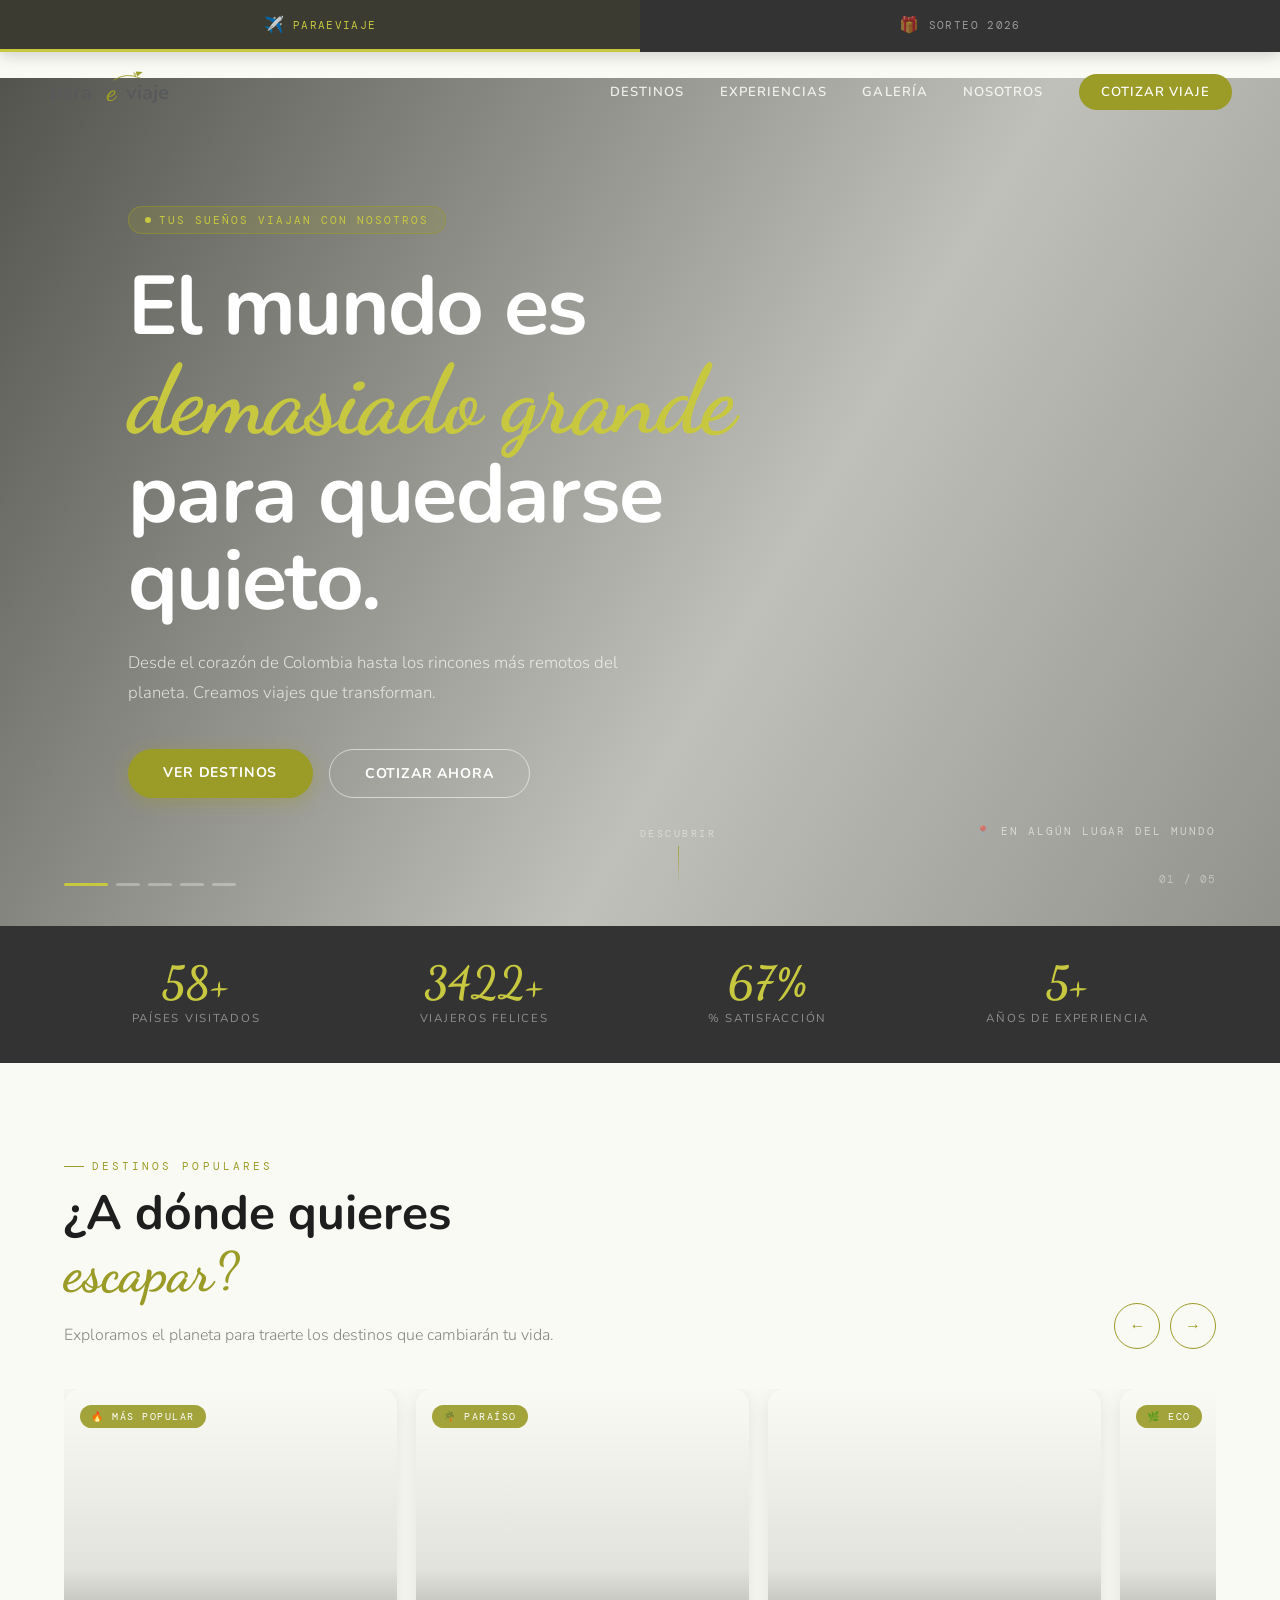
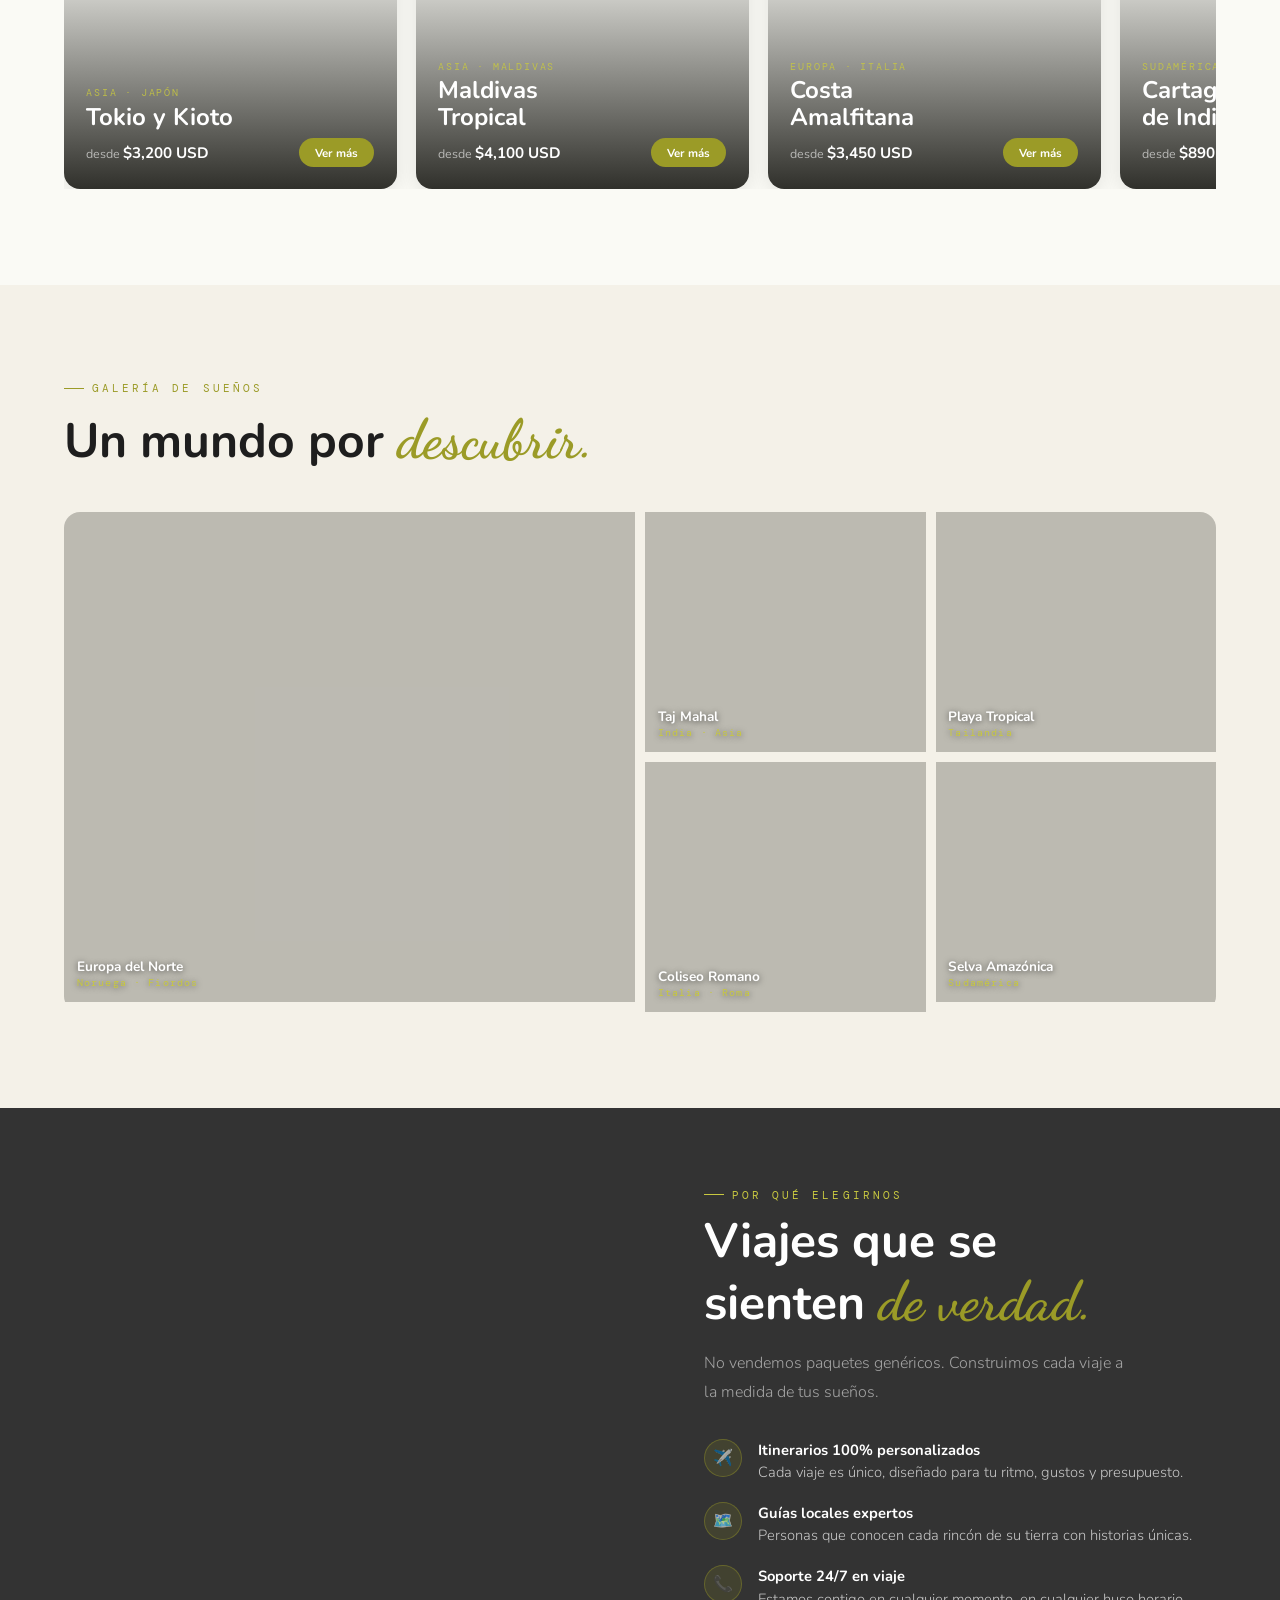
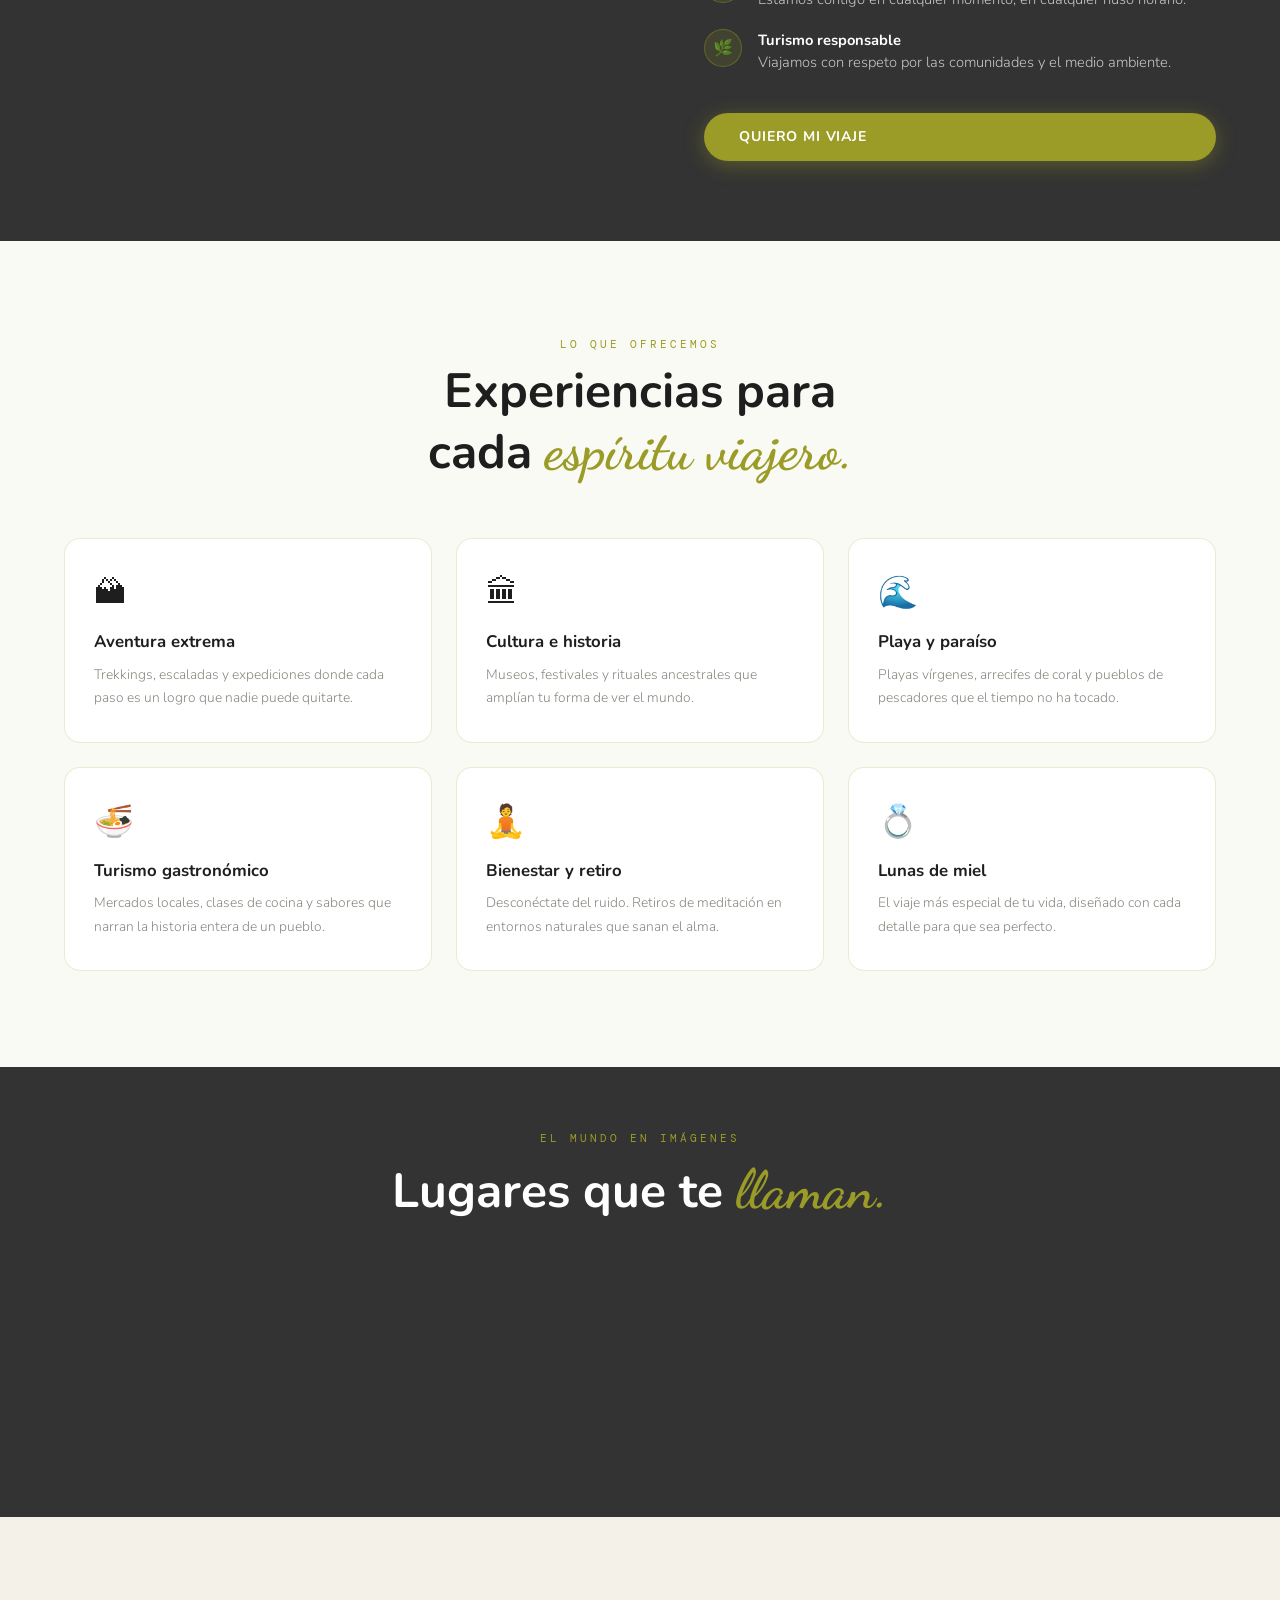
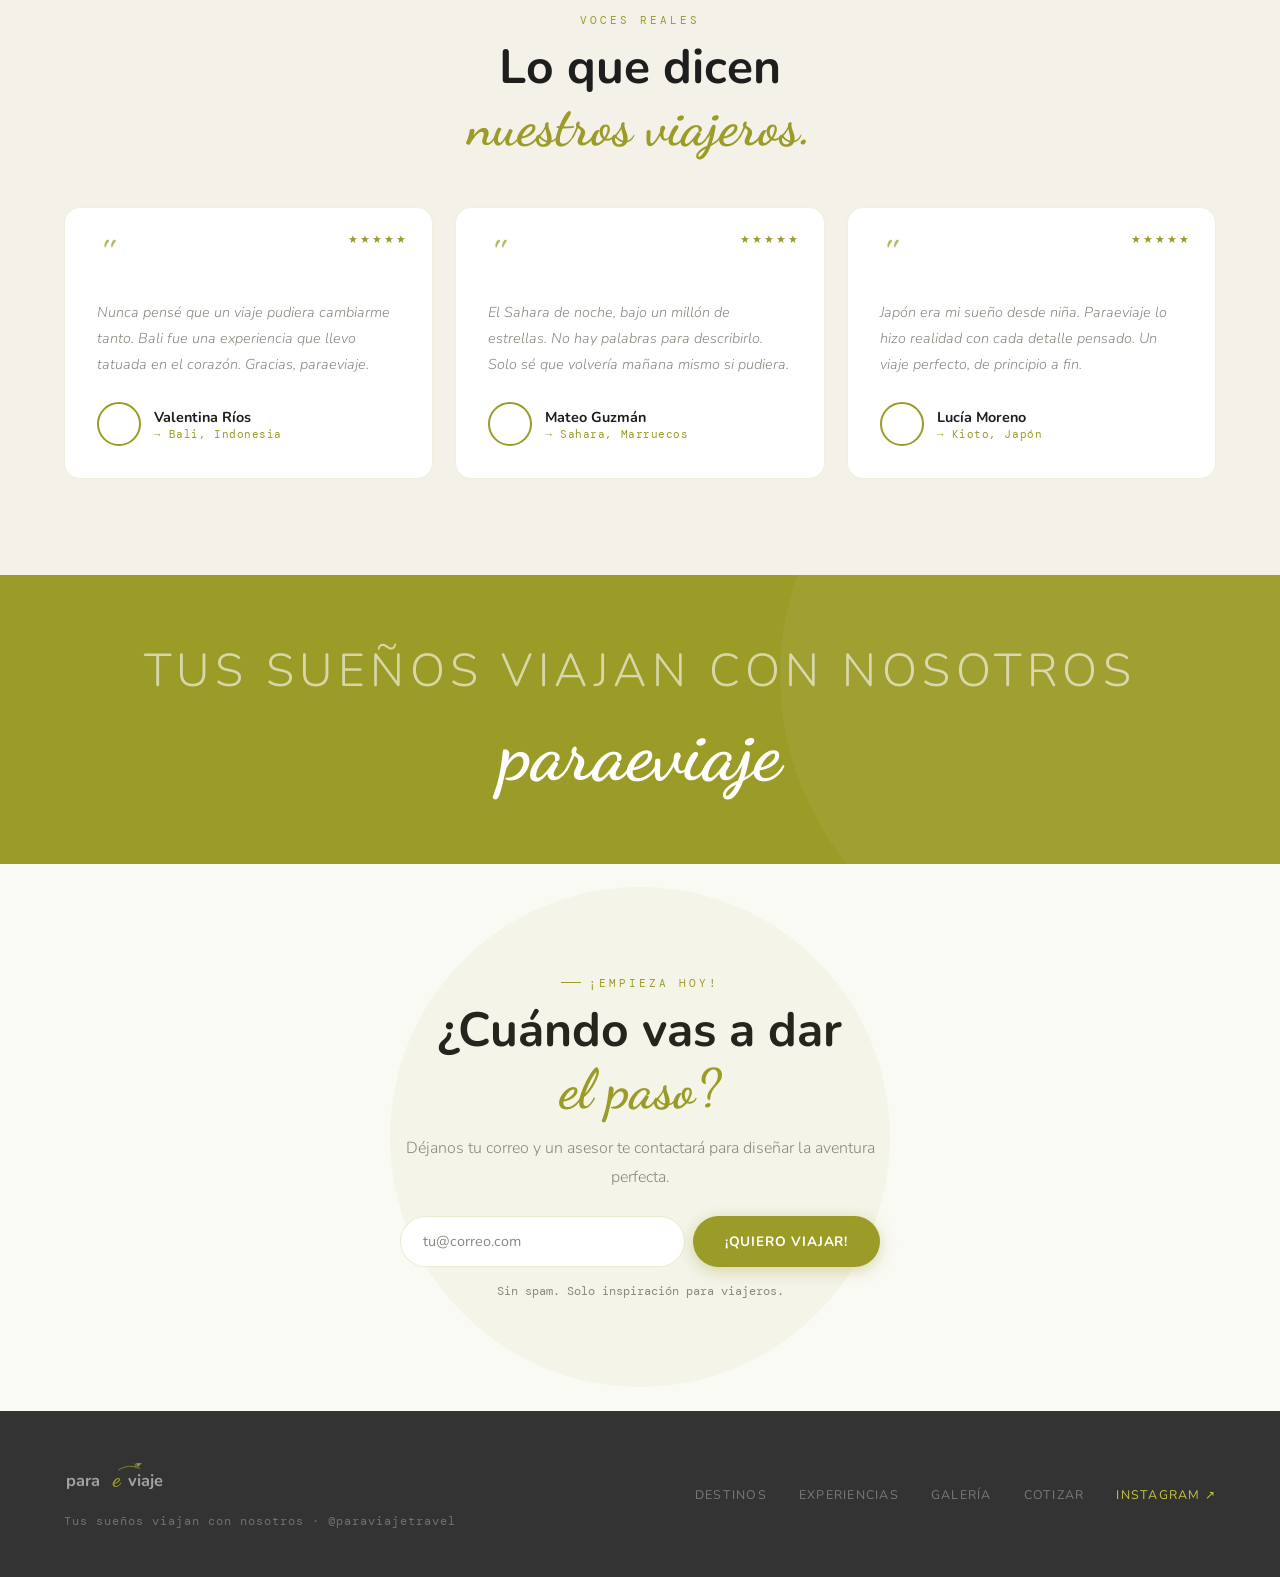
==== paraelviaje.html @ b7adeb0d "initial" ====
<!DOCTYPE html>
<html lang="es">
<head>
<meta charset="UTF-8">
<meta name="viewport" content="width=device-width, initial-scale=1.0">
<meta name="description" content="paraeviaje — Tus sueños viajan con nosotros. Agencia de viajes Colombia.">
<title>paraeviaje — Tus sueños viajan con nosotros</title>
<link rel="preconnect" href="https://fonts.googleapis.com">
<link rel="preconnect" href="https://fonts.gstatic.com" crossorigin>
<link href="https://fonts.googleapis.com/css2?family=Dancing+Script:wght@700&family=Nunito:ital,wght@0,300;0,400;0,600;0,700;1,300&family=DM+Mono:wght@400&display=swap" rel="stylesheet">
<style>
/* ============================================================
   TOKENS DE MARCA
============================================================ */
*, *::before, *::after { box-sizing: border-box; margin: 0; padding: 0; }
:root {
  --oliva:       #9B9B27;
  --oliva-dark:  #7A7A1E;
  --oliva-light: #C8C840;
  --gris:        #58595B;
  --gris-dark:   #333333;
  --cream:       #FAFAF5;
  --sand:        #F4F1E8;
  --white:       #FFFFFF;
  --ink:         #1E1E1E;
  --muted:       #888880;
  --border:      rgba(155,155,39,0.2);
  --error:       #c0392b;
  --success:     #27ae60;
}
html { scroll-behavior: smooth; }
body { font-family: 'Nunito', sans-serif; background: var(--cream); color: var(--ink); overflow-x: hidden; }

/* ============================================================
   BARRA DE TABS
============================================================ */
.tabs-bar {
  position: fixed;
  top: 0; left: 0; right: 0;
  z-index: 200;
  display: flex;
  align-items: stretch;
  background: var(--gris-dark);
  height: 52px;
  box-shadow: 0 2px 16px rgba(0,0,0,0.2);
}
.tab-btn {
  flex: 1;
  display: flex;
  align-items: center;
  justify-content: center;
  gap: 0.5rem;
  font-family: 'DM Mono', monospace;
  font-size: 0.7rem;
  letter-spacing: 0.12em;
  text-transform: uppercase;
  color: rgba(255,255,255,0.5);
  background: none;
  border: none;
  cursor: pointer;
  border-bottom: 3px solid transparent;
  transition: color 0.2s, border-color 0.2s, background 0.2s;
  padding: 0 0.5rem;
}
.tab-btn:hover { color: var(--oliva-light); background: rgba(255,255,255,0.04); }
.tab-btn.active { color: var(--oliva-light); border-bottom-color: var(--oliva-light); background: rgba(155,155,39,0.08); }
.tab-btn .tab-icon { font-size: 1rem; }

/* ============================================================
   PÁGINAS (tabs)
============================================================ */
.page { display: none; }
.page.active { display: block; }

/* ============================================================
   NAV (dentro de la landing)
============================================================ */
nav {
  position: sticky;
  top: 52px;
  left: 0; right: 0;
  z-index: 100;
  display: flex;
  align-items: center;
  justify-content: space-between;
  padding: 1rem 3rem;
  transition: background 0.4s, box-shadow 0.4s;
  background: transparent;
}
nav.scrolled { background: rgba(255,255,255,0.97); box-shadow: 0 1px 24px rgba(0,0,0,0.08); }
.nav-links { display: flex; gap: 2.2rem; list-style: none; align-items: center; }
.nav-links a { color: rgba(255,255,255,0.85); text-decoration: none; font-size: 0.82rem; letter-spacing: 0.08em; text-transform: uppercase; font-weight: 600; transition: color 0.2s; }
nav.scrolled .nav-links a { color: var(--gris); }
.nav-links a:hover { color: var(--oliva); }
.nav-cta { background: var(--oliva) !important; color: var(--white) !important; padding: 0.55rem 1.4rem; border-radius: 30px; }
.nav-cta:hover { background: var(--oliva-dark) !important; }
.hamburger { display: none; flex-direction: column; gap: 5px; cursor: pointer; background: none; border: none; padding: 4px; }
.hamburger span { display: block; width: 24px; height: 2px; background: var(--white); transition: all 0.3s; }
nav.scrolled .hamburger span { background: var(--gris-dark); }

/* ============================================================
   HERO
============================================================ */
.hero { height: calc(100vh - 52px); min-height: 600px; position: relative; display: flex; align-items: center; overflow: hidden; }
.hero-slides { position: absolute; inset: 0; }
.hero-slide { position: absolute; inset: 0; background-size: cover; background-position: center; opacity: 0; transition: opacity 1.4s ease; }
.hero-slide.active { opacity: 1; }
.hero-slide::after { content: ''; position: absolute; inset: 0; background: linear-gradient(120deg, rgba(20,20,15,0.72) 0%, rgba(20,20,15,0.25) 60%, rgba(20,20,15,0.45) 100%); }
.hero-content { position: relative; z-index: 2; padding: 0 4rem; max-width: 780px; }
.hero-badge { display: inline-flex; align-items: center; gap: 0.5rem; background: rgba(155,155,39,0.2); border: 1px solid rgba(155,155,39,0.5); padding: 0.4rem 1rem; border-radius: 30px; margin-bottom: 1.8rem; opacity: 0; animation: fadeUp 0.8s ease 0.3s forwards; }
.hero-badge span { font-family: 'DM Mono', monospace; font-size: 0.7rem; letter-spacing: 0.18em; text-transform: uppercase; color: var(--oliva-light); }
.hero-badge-dot { width: 6px; height: 6px; border-radius: 50%; background: var(--oliva-light); animation: pulse 2s infinite; }
@keyframes pulse { 0%,100%{opacity:1;transform:scale(1)} 50%{opacity:0.5;transform:scale(1.4)} }
.hero-title { font-family: 'Nunito', sans-serif; font-size: clamp(2.8rem, 6.5vw, 5.5rem); font-weight: 700; color: var(--white); line-height: 1.05; letter-spacing: -0.02em; margin-bottom: 1.4rem; opacity: 0; animation: fadeUp 0.8s ease 0.5s forwards; }
.hero-title .cursiva { font-family: 'Dancing Script', cursive; color: var(--oliva-light); font-size: 1.15em; }
.hero-sub { font-size: 1.05rem; color: rgba(255,255,255,0.72); line-height: 1.8; max-width: 500px; margin-bottom: 2.5rem; font-weight: 300; opacity: 0; animation: fadeUp 0.8s ease 0.7s forwards; }
.hero-actions { display: flex; gap: 1rem; flex-wrap: wrap; opacity: 0; animation: fadeUp 0.8s ease 0.9s forwards; }
.btn-primary { background: var(--oliva); color: var(--white); padding: 0.9rem 2.2rem; font-size: 0.88rem; font-weight: 700; letter-spacing: 0.06em; text-transform: uppercase; text-decoration: none; border: none; cursor: pointer; border-radius: 30px; transition: transform 0.2s, background 0.2s, box-shadow 0.2s; display: inline-block; box-shadow: 0 4px 20px rgba(155,155,39,0.4); }
.btn-primary:hover { background: var(--oliva-dark); transform: translateY(-2px); box-shadow: 0 8px 28px rgba(155,155,39,0.5); }
.btn-outline { background: transparent; color: var(--white); padding: 0.9rem 2.2rem; font-size: 0.88rem; font-weight: 700; letter-spacing: 0.06em; text-transform: uppercase; text-decoration: none; border: 1.5px solid rgba(255,255,255,0.55); cursor: pointer; border-radius: 30px; transition: border-color 0.2s, background 0.2s; display: inline-block; }
.btn-outline:hover { border-color: var(--oliva-light); background: rgba(155,155,39,0.12); }
.hero-scroll-hint { position: absolute; bottom: 2.5rem; left: 50%; transform: translateX(-50%); z-index: 3; display: flex; flex-direction: column; align-items: center; gap: 0.4rem; opacity: 0; animation: fadeUp 0.8s ease 1.2s forwards; }
.hero-scroll-hint span { font-family: 'DM Mono', monospace; font-size: 0.62rem; letter-spacing: 0.25em; text-transform: uppercase; color: rgba(255,255,255,0.45); }
.scroll-line { width: 1px; height: 40px; background: linear-gradient(to bottom, rgba(155,155,39,0.8), transparent); animation: scrollLine 2s infinite; }
@keyframes scrollLine { 0%{transform:scaleY(0);transform-origin:top} 50%{transform:scaleY(1);transform-origin:top} 51%{transform:scaleY(1);transform-origin:bottom} 100%{transform:scaleY(0);transform-origin:bottom} }
.hero-dots { position: absolute; bottom: 2.5rem; left: 4rem; z-index: 3; display: flex; gap: 0.5rem; }
.dot { width: 24px; height: 3px; background: rgba(255,255,255,0.3); cursor: pointer; border-radius: 2px; transition: background 0.3s, width 0.3s; }
.dot.active { background: var(--oliva-light); width: 44px; }
.hero-counter { position: absolute; bottom: 2.5rem; right: 4rem; z-index: 3; font-family: 'DM Mono', monospace; font-size: 0.7rem; color: rgba(255,255,255,0.4); letter-spacing: 0.1em; }
.slide-location { position: absolute; bottom: 5.5rem; right: 4rem; z-index: 3; font-family: 'DM Mono', monospace; font-size: 0.68rem; letter-spacing: 0.18em; text-transform: uppercase; color: rgba(255,255,255,0.55); }

/* STATS */
.stats-strip { background: var(--gris-dark); padding: 2.2rem 4rem; display: flex; justify-content: space-around; flex-wrap: wrap; gap: 1.5rem; }
.stat-item { text-align: center; }
.stat-number { font-family: 'Dancing Script', cursive; font-size: 2.8rem; font-weight: 700; color: var(--oliva-light); display: block; line-height: 1; }
.stat-label { font-size: 0.72rem; text-transform: uppercase; letter-spacing: 0.15em; color: rgba(255,255,255,0.45); margin-top: 0.3rem; }

/* SECTION COMMONS */
section { padding: 6rem 4rem; }
.section-tag { font-family: 'DM Mono', monospace; font-size: 0.68rem; letter-spacing: 0.28em; text-transform: uppercase; color: var(--oliva); margin-bottom: 0.8rem; display: flex; align-items: center; gap: 0.5rem; }
.section-tag::before { content: ''; width: 20px; height: 1px; background: var(--oliva); }
.section-title { font-family: 'Nunito', sans-serif; font-size: clamp(1.9rem, 3.8vw, 3rem); font-weight: 700; line-height: 1.15; color: var(--ink); margin-bottom: 1rem; }
.section-title .cursiva { font-family: 'Dancing Script', cursive; color: var(--oliva); font-size: 1.15em; }
.section-sub { font-size: 1rem; color: var(--muted); line-height: 1.8; max-width: 500px; font-weight: 300; }

/* DESTINOS */
.destinations { background: var(--cream); overflow: hidden; }
.dest-header { display: flex; justify-content: space-between; align-items: flex-end; margin-bottom: 2.5rem; flex-wrap: wrap; gap: 1.5rem; }
.dest-nav { display: flex; gap: 0.6rem; }
.arr-btn { width: 46px; height: 46px; border-radius: 50%; border: 1.5px solid var(--oliva); background: none; cursor: pointer; font-size: 1rem; display: flex; align-items: center; justify-content: center; transition: background 0.2s, color 0.2s; color: var(--oliva); }
.arr-btn:hover { background: var(--oliva); color: var(--white); }
.cards-track-wrap { overflow: hidden; }
.cards-track { display: flex; gap: 1.2rem; transition: transform 0.65s cubic-bezier(0.25,0.46,0.45,0.94); }
.dest-card { flex: 0 0 calc(30% - 0.8rem); min-width: 260px; border-radius: 16px; overflow: hidden; position: relative; cursor: pointer; box-shadow: 0 4px 20px rgba(0,0,0,0.1); transition: box-shadow 0.3s, transform 0.3s; }
.dest-card:hover { transform: translateY(-6px); box-shadow: 0 12px 36px rgba(0,0,0,0.18); }
.dest-card-img { height: 400px; background-size: cover; background-position: center; transition: transform 0.6s ease; position: relative; }
.dest-card:hover .dest-card-img { transform: scale(1.06); }
.dest-card-img::after { content: ''; position: absolute; inset: 0; background: linear-gradient(to top, rgba(20,20,15,0.88) 0%, rgba(20,20,15,0.1) 55%, transparent 100%); }
.dest-card-tag { position: absolute; top: 1rem; left: 1rem; z-index: 2; background: rgba(155,155,39,0.9); color: var(--white); font-size: 0.62rem; font-family: 'DM Mono', monospace; letter-spacing: 0.15em; text-transform: uppercase; padding: 0.3rem 0.7rem; border-radius: 20px; }
.dest-card-body { position: absolute; bottom: 0; left: 0; right: 0; padding: 1.4rem; z-index: 1; }
.dest-card-region { font-family: 'DM Mono', monospace; font-size: 0.62rem; letter-spacing: 0.18em; text-transform: uppercase; color: rgba(200,200,64,0.85); margin-bottom: 0.3rem; }
.dest-card-name { font-family: 'Nunito', sans-serif; font-size: 1.5rem; font-weight: 700; color: var(--white); line-height: 1.1; margin-bottom: 0.5rem; }
.dest-card-meta { display: flex; justify-content: space-between; align-items: center; }
.dest-card-price { font-size: 0.78rem; color: rgba(255,255,255,0.6); }
.dest-card-price strong { color: var(--white); font-size: 0.95rem; }
.dest-card-btn { background: var(--oliva); color: var(--white); border: none; padding: 0.4rem 1rem; border-radius: 20px; font-size: 0.72rem; font-weight: 700; cursor: pointer; transition: background 0.2s; text-decoration: none; font-family: 'Nunito', sans-serif; display: inline-block; }
.dest-card-btn:hover { background: var(--oliva-dark); }

/* MOSAICO */
.mosaic-section { background: var(--sand); padding: 6rem 4rem; }
.mosaic-grid { display: grid; grid-template-columns: repeat(4,1fr); grid-template-rows: 240px 240px; gap: 10px; border-radius: 16px; overflow: hidden; margin-top: 2.5rem; }
.mosaic-cell { background-size: cover; background-position: center; position: relative; overflow: hidden; cursor: pointer; }
.mosaic-cell::after { content: ''; position: absolute; inset: 0; background: rgba(20,20,15,0.25); transition: background 0.3s; }
.mosaic-cell:hover::after { background: rgba(155,155,39,0.25); }
.mosaic-cell.large { grid-column: span 2; grid-row: span 2; }
.mosaic-cell.tall  { grid-row: span 2; }
.mosaic-label { position: absolute; bottom: 0.8rem; left: 0.8rem; z-index: 2; color: var(--white); font-weight: 700; font-size: 0.85rem; text-shadow: 0 1px 6px rgba(0,0,0,0.6); }
.mosaic-label small { display: block; font-family: 'DM Mono', monospace; font-size: 0.6rem; letter-spacing: 0.12em; color: var(--oliva-light); font-weight: 400; }

/* FEATURE */
.feature-section { background: var(--gris-dark); display: grid; grid-template-columns: 1fr 1fr; gap: 0; padding: 0; min-height: 580px; }
.feature-img { background-size: cover; background-position: center; min-height: 480px; position: relative; }
.feature-img::after { content: ''; position: absolute; inset: 0; background: linear-gradient(to right, transparent 60%, rgba(51,51,51,0.5) 100%); }
.feature-text { padding: 5rem 4rem; display: flex; flex-direction: column; justify-content: center; }
.feature-text .section-tag { color: var(--oliva-light); }
.feature-text .section-tag::before { background: var(--oliva-light); }
.feature-text .section-title { color: var(--white); }
.feature-text .section-sub { color: rgba(255,255,255,0.55); max-width: 420px; }
.feature-list { list-style: none; margin: 2rem 0; display: flex; flex-direction: column; gap: 1.2rem; }
.feature-list li { display: flex; align-items: flex-start; gap: 1rem; color: rgba(255,255,255,0.72); font-size: 0.92rem; font-weight: 300; line-height: 1.5; }
.feat-icon { width: 38px; height: 38px; border-radius: 50%; background: rgba(155,155,39,0.15); border: 1px solid rgba(155,155,39,0.4); display: flex; align-items: center; justify-content: center; font-size: 1rem; flex-shrink: 0; }
.feat-text strong { color: var(--white); font-weight: 700; display: block; }

/* EXPERIENCIAS */
.experiences { background: var(--cream); }
.exp-header { text-align: center; max-width: 560px; margin: 0 auto 3.5rem; }
.exp-header .section-tag { justify-content: center; }
.exp-header .section-tag::before { display: none; }
.exp-grid { display: grid; grid-template-columns: repeat(3,1fr); gap: 1.5rem; }
.exp-item { background: var(--white); border: 1px solid var(--border); border-radius: 16px; padding: 2rem 1.8rem; transition: border-color 0.3s, box-shadow 0.3s, transform 0.3s; cursor: default; position: relative; overflow: hidden; }
.exp-item::before { content: ''; position: absolute; top: 0; left: 0; right: 0; height: 3px; background: var(--oliva); transform: scaleX(0); transform-origin: left; transition: transform 0.3s; }
.exp-item:hover::before { transform: scaleX(1); }
.exp-item:hover { border-color: var(--oliva); box-shadow: 0 8px 28px rgba(155,155,39,0.12); transform: translateY(-4px); }
.exp-icon { font-size: 2rem; margin-bottom: 1rem; }
.exp-title { font-size: 1.05rem; font-weight: 700; margin-bottom: 0.6rem; color: var(--ink); }
.exp-desc { font-size: 0.86rem; color: var(--muted); line-height: 1.7; font-weight: 300; }

/* GALERÍA */
.gallery-section { background: var(--gris-dark); padding: 4rem 0; overflow: hidden; }
.gallery-title { text-align: center; margin-bottom: 2rem; padding: 0 4rem; }
.gallery-title .section-tag { justify-content: center; }
.gallery-title .section-tag::before { display: none; }
.gallery-title .section-title { color: var(--white); }
.gallery-strip { display: flex; gap: 1rem; animation: scrollStrip 40s linear infinite; width: max-content; }
.gallery-strip:hover { animation-play-state: paused; }
@keyframes scrollStrip { from{transform:translateX(0)} to{transform:translateX(-50%)} }
.gallery-img { width: 260px; height: 200px; flex-shrink: 0; background-size: cover; background-position: center; border-radius: 12px; opacity: 0.85; transition: opacity 0.3s, transform 0.3s; }
.gallery-img:hover { opacity: 1; transform: scale(1.03); }

/* TESTIMONIOS */
.testimonials { background: var(--sand); }
.test-header { text-align: center; max-width: 480px; margin: 0 auto 3rem; }
.test-header .section-tag { justify-content: center; }
.test-header .section-tag::before { display: none; }
.test-grid { display: grid; grid-template-columns: repeat(3,1fr); gap: 1.4rem; }
.test-card { background: var(--white); border: 1px solid rgba(155,155,39,0.15); border-radius: 16px; padding: 2rem; position: relative; transition: box-shadow 0.3s; }
.test-card:hover { box-shadow: 0 8px 28px rgba(155,155,39,0.1); }
.test-quote { font-family: 'Dancing Script', cursive; font-size: 3.5rem; color: var(--oliva); line-height: 0.8; margin-bottom: 1rem; opacity: 0.7; }
.test-text { font-size: 0.9rem; color: var(--muted); line-height: 1.8; font-weight: 300; margin-bottom: 1.5rem; font-style: italic; }
.test-author { display: flex; align-items: center; gap: 0.8rem; }
.test-avatar { width: 44px; height: 44px; border-radius: 50%; background-size: cover; background-position: center; flex-shrink: 0; border: 2px solid var(--oliva); }
.test-name { font-weight: 700; font-size: 0.9rem; color: var(--ink); }
.test-trip { font-size: 0.7rem; color: var(--oliva); font-family: 'DM Mono', monospace; letter-spacing: 0.05em; }
.test-stars { position: absolute; top: 1.5rem; right: 1.5rem; color: var(--oliva); font-size: 0.7rem; letter-spacing: 2px; }

/* TAGLINE */
.tagline-section { background: var(--oliva); padding: 4rem; text-align: center; overflow: hidden; position: relative; }
.tagline-section::before { content: ''; position: absolute; width: 600px; height: 600px; border-radius: 50%; background: rgba(255,255,255,0.05); top: -200px; right: -100px; }
.tagline-big { font-family: 'Dancing Script', cursive; font-size: clamp(2.5rem,6vw,5rem); color: var(--white); font-weight: 700; position: relative; z-index: 1; }
.tagline-big span { opacity: 0.6; font-size: 0.6em; font-family: 'Nunito', sans-serif; display: block; letter-spacing: 0.12em; text-transform: uppercase; font-weight: 300; margin-bottom: 0.3rem; }

/* CTA */
.cta-section { background: var(--cream); text-align: center; padding: 7rem 4rem; position: relative; }
.cta-section::before { content: ''; position: absolute; width: 500px; height: 500px; border-radius: 50%; background: rgba(155,155,39,0.06); top: 50%; left: 50%; transform: translate(-50%,-50%); }
.cta-section .section-sub { margin: 0 auto 1rem; }
.cta-form { display: flex; gap: 0.5rem; max-width: 480px; margin: 1.5rem auto 0; flex-wrap: wrap; position: relative; z-index: 1; }
.cta-input { flex: 1; min-width: 220px; padding: 0.9rem 1.4rem; background: var(--white); border: 1.5px solid var(--border); border-radius: 30px; color: var(--ink); font-family: 'Nunito', sans-serif; font-size: 0.9rem; outline: none; transition: border-color 0.2s; }
.cta-input::placeholder { color: var(--muted); }
.cta-input:focus { border-color: var(--oliva); }
.cta-btn { background: var(--oliva); color: var(--white); border: none; padding: 0.9rem 2rem; font-family: 'Nunito', sans-serif; font-size: 0.85rem; font-weight: 700; letter-spacing: 0.06em; text-transform: uppercase; cursor: pointer; border-radius: 30px; transition: background 0.2s, transform 0.2s; white-space: nowrap; box-shadow: 0 4px 16px rgba(155,155,39,0.35); }
.cta-btn:hover { background: var(--oliva-dark); transform: translateY(-1px); }

/* FOOTER */
footer { background: var(--gris-dark); padding: 3rem 4rem; display: grid; grid-template-columns: 1fr auto; gap: 2rem; align-items: center; }
.footer-tagline { font-size: 0.78rem; color: rgba(255,255,255,0.3); margin-top: 0.5rem; font-family: 'DM Mono', monospace; letter-spacing: 0.08em; }
.footer-links { display: flex; gap: 2rem; list-style: none; flex-wrap: wrap; }
.footer-links a { font-size: 0.78rem; color: rgba(255,255,255,0.35); text-decoration: none; text-transform: uppercase; letter-spacing: 0.1em; transition: color 0.2s; }
.footer-links a:hover { color: var(--oliva-light); }

/* MOBILE MENU */
.mobile-menu { display: none; position: fixed; inset: 0; background: var(--gris-dark); z-index: 200; flex-direction: column; align-items: center; justify-content: center; gap: 2rem; }
.mobile-menu.open { display: flex; }
.mobile-menu a { font-family: 'Dancing Script', cursive; font-size: 2.4rem; font-weight: 700; color: var(--white); text-decoration: none; transition: color 0.2s; }
.mobile-menu a:hover { color: var(--oliva-light); }
.mobile-close { position: absolute; top: calc(52px + 1rem); right: 1.5rem; background: none; border: none; color: var(--white); font-size: 1.6rem; cursor: pointer; }

/* REVEAL */
@keyframes fadeUp { from{opacity:0;transform:translateY(24px)} to{opacity:1;transform:translateY(0)} }
.reveal { opacity: 0; transform: translateY(28px); transition: opacity 0.7s ease, transform 0.7s ease; }
.reveal.visible { opacity: 1; transform: translateY(0); }

/* NOTIF */
.notif { position: fixed; bottom: 2rem; right: 2rem; background: var(--gris-dark); color: var(--white); padding: 1rem 1.5rem; font-size: 0.85rem; border-left: 3px solid var(--oliva); z-index: 9999; border-radius: 8px; transform: translateX(150%); transition: transform 0.4s cubic-bezier(0.175,0.885,0.32,1.275); max-width: 300px; }
.notif.show { transform: translateX(0); }

/* ============================================================
   SORTEO — estilos con marca paraeviaje
============================================================ */
.sorteo-page {
  min-height: 100vh;
  background: var(--cream);
  padding-top: 0;
}

/* Hero sorteo */
.sorteo-hero {
  background:
    linear-gradient(135deg, rgba(26,22,16,0.9) 0%, rgba(155,155,39,0.55) 100%),
    url('https://images.unsplash.com/photo-1506929562872-bb421503ef21?w=1400&q=80') center/cover;
  min-height: 60vh;
  display: flex;
  align-items: center;
  justify-content: center;
  text-align: center;
  padding: 5rem 2rem 3rem;
  position: relative;
  overflow: hidden;
}
.sorteo-hero::before {
  content: '';
  position: absolute;
  width: 500px; height: 500px;
  border-radius: 50%;
  border: 2px solid rgba(200,200,64,0.12);
  top: -150px; right: -150px;
}
.sorteo-hero::after {
  content: '';
  position: absolute;
  width: 300px; height: 300px;
  border-radius: 50%;
  border: 2px solid rgba(200,200,64,0.08);
  bottom: -100px; left: -80px;
}
.sorteo-hero-content { position: relative; z-index: 2; max-width: 600px; }

.sorteo-logo-icon {
  font-size: 72px;
  display: block;
  margin-bottom: 1.2rem;
  animation: flotar 3.5s ease-in-out infinite;
  filter: drop-shadow(0 6px 16px rgba(0,0,0,0.4));
}
@keyframes flotar {
  0%,100% { transform: translateY(0) rotate(-3deg); }
  50%      { transform: translateY(-14px) rotate(3deg); }
}

.sorteo-hero h1 {
  font-family: 'Nunito', sans-serif;
  font-size: clamp(2.4rem, 8vw, 4rem);
  font-weight: 700;
  color: var(--white);
  line-height: 1.1;
  margin-bottom: 0.8rem;
  letter-spacing: -0.02em;
}
.sorteo-hero h1 .cursiva {
  font-family: 'Dancing Script', cursive;
  color: var(--oliva-light);
  font-size: 1.15em;
}
.sorteo-hero-sub {
  font-family: 'DM Mono', monospace;
  font-size: 0.78rem;
  letter-spacing: 0.22em;
  text-transform: uppercase;
  color: var(--oliva-light);
  margin-bottom: 1.5rem;
  display: block;
}
.sorteo-hero-desc {
  font-size: 1rem;
  color: rgba(255,255,255,0.8);
  line-height: 1.8;
  margin-bottom: 2rem;
  font-weight: 300;
}
.sorteo-btn-hero {
  display: inline-block;
  background: var(--oliva);
  color: var(--white);
  font-family: 'Nunito', sans-serif;
  font-size: 0.9rem;
  font-weight: 700;
  letter-spacing: 0.08em;
  text-transform: uppercase;
  padding: 1rem 2.4rem;
  border-radius: 30px;
  text-decoration: none;
  transition: background 0.2s, transform 0.2s, box-shadow 0.2s;
  box-shadow: 0 4px 20px rgba(155,155,39,0.45);
}
.sorteo-btn-hero:hover { background: var(--oliva-dark); transform: translateY(-2px); box-shadow: 0 8px 28px rgba(155,155,39,0.55); }

/* Contenedor del formulario sorteo */
.sorteo-body {
  max-width: 600px;
  margin: 0 auto;
  padding: 0 1.5rem 4rem;
}

.form-card {
  background: var(--white);
  border-radius: 20px;
  box-shadow: 0 8px 40px rgba(0,0,0,0.1);
  padding: 2.5rem 2rem;
  margin-top: -2.5rem;
  position: relative;
  border: 1px solid var(--border);
}

.form-header { text-align: center; margin-bottom: 2rem; }
.form-icon { font-size: 2.8rem; display: block; margin-bottom: 0.8rem; }
.form-header h2 {
  font-family: 'Nunito', sans-serif;
  font-size: 1.5rem;
  font-weight: 700;
  color: var(--ink);
  margin-bottom: 0.4rem;
}
.form-header p { font-size: 0.88rem; color: var(--muted); }

.form-group { margin-bottom: 1.2rem; }
.form-group label {
  display: block;
  font-size: 0.82rem;
  font-weight: 700;
  color: var(--gris-dark);
  margin-bottom: 0.5rem;
  letter-spacing: 0.03em;
}
.form-group input {
  width: 100%;
  padding: 0.85rem 1.1rem;
  border: 1.5px solid rgba(155,155,39,0.25);
  border-radius: 12px;
  font-size: 0.95rem;
  font-family: 'Nunito', sans-serif;
  color: var(--ink);
  background: var(--cream);
  outline: none;
  transition: border-color 0.2s, box-shadow 0.2s, background 0.2s;
  -webkit-appearance: none;
}
.form-group input:focus {
  border-color: var(--oliva);
  background: var(--white);
  box-shadow: 0 0 0 3px rgba(155,155,39,0.15);
}
.form-group input.input-error { border-color: var(--error); background: #fff5f5; }
.form-group input.input-valid { border-color: var(--success); background: #f6fff8; }

.error-msg {
  display: block;
  font-size: 0.75rem;
  color: var(--error);
  margin-top: 0.4rem;
  min-height: 16px;
  padding-left: 4px;
  font-family: 'DM Mono', monospace;
}
.required { color: var(--error); }

/* Nota de condición */
.prize-condition-note {
  display: flex;
  align-items: flex-start;
  gap: 0.8rem;
  background: linear-gradient(135deg, #f9f7e8, #f4f1d8);
  border: 1.5px solid rgba(155,155,39,0.35);
  border-radius: 12px;
  padding: 1rem 1.2rem;
  margin: 1.5rem 0 1.2rem;
}
.note-icon { font-size: 1.1rem; flex-shrink: 0; margin-top: 1px; }
.prize-condition-note p { font-size: 0.82rem; color: #5a4e10; line-height: 1.6; }
.prize-condition-note strong { color: var(--oliva-dark); }

/* Botón submit */
.btn-submit {
  width: 100%;
  background: var(--oliva);
  color: var(--white);
  border: none;
  border-radius: 30px;
  padding: 1rem 1.5rem;
  font-family: 'Nunito', sans-serif;
  font-size: 1rem;
  font-weight: 700;
  letter-spacing: 0.06em;
  text-transform: uppercase;
  cursor: pointer;
  transition: background 0.2s, transform 0.2s, box-shadow 0.2s;
  display: flex;
  align-items: center;
  justify-content: center;
  gap: 0.6rem;
  box-shadow: 0 4px 20px rgba(155,155,39,0.38);
}
.btn-submit:hover { background: var(--oliva-dark); transform: translateY(-2px); box-shadow: 0 8px 28px rgba(155,155,39,0.5); }
.btn-submit:disabled { opacity: 0.65; cursor: not-allowed; transform: none; }
.btn-icon { font-size: 1.2rem; }

.legal-note {
  margin-top: 1.2rem;
  padding-top: 1rem;
  border-top: 1px solid rgba(155,155,39,0.15);
}
.legal-note p { font-size: 0.7rem; color: var(--muted); line-height: 1.7; margin-bottom: 3px; font-family: 'DM Mono', monospace; }

/* Sección premio */
.prize-section { padding: 2rem 0 4rem; min-height: 60vh; display: flex; align-items: center; }
.prize-section.hidden { display: none !important; }

.prize-card {
  background: var(--white);
  border-radius: 20px;
  box-shadow: 0 8px 40px rgba(0,0,0,0.1);
  padding: 2.5rem 2rem;
  text-align: center;
  position: relative;
  overflow: hidden;
  border: 1px solid var(--border);
  animation: entradaSlide 0.65s ease both;
}
@keyframes entradaSlide { from{opacity:0;transform:translateY(36px)} to{opacity:1;transform:translateY(0)} }

.prize-trophy { font-size: 68px; display: block; margin-bottom: 1rem; animation: reboteTrofeo 0.7s ease 0.2s both; }
@keyframes reboteTrofeo { 0%{transform:scale(0);opacity:0} 55%{transform:scale(1.25)} 78%{transform:scale(0.88)} 100%{transform:scale(1);opacity:1} }

.prize-title {
  font-family: 'Dancing Script', cursive;
  font-size: clamp(2rem, 7vw, 2.8rem);
  font-weight: 700;
  color: var(--oliva);
  margin-bottom: 0.5rem;
}
.prize-winner-name { font-size: 1.1rem; font-weight: 700; color: var(--ink); margin-bottom: 0.5rem; }
.prize-subtitle { color: var(--muted); font-size: 0.9rem; margin-bottom: 0.3rem; }

.prize-box {
  background: var(--gris-dark);
  border-radius: 16px;
  padding: 1.8rem 1.5rem;
  margin: 1.5rem 0 1.2rem;
  position: relative;
  overflow: hidden;
  box-shadow: 0 4px 20px rgba(0,0,0,0.18);
}
.prize-box::before { content: '✈️'; position: absolute; font-size: 120px; opacity: 0.06; right: -20px; bottom: -24px; transform: rotate(-18deg); pointer-events: none; }
.prize-number { font-family: 'DM Mono', monospace; font-size: 0.72rem; color: var(--oliva-light); letter-spacing: 0.2em; text-transform: uppercase; margin-bottom: 1rem; }
.prize-description { font-size: 0.9rem; color: rgba(255,255,255,0.88); font-weight: 600; line-height: 1.65; }

.prize-footer-note { background: var(--sand); border-radius: 12px; padding: 1rem 1.2rem; margin-bottom: 1.5rem; }
.prize-footer-note p { font-size: 0.76rem; color: var(--muted); line-height: 1.65; font-family: 'DM Mono', monospace; }

.btn-reclamar {
  width: 100%;
  background: linear-gradient(135deg, #25d366, #128c4f);
  color: var(--white);
  border: none;
  border-radius: 30px;
  padding: 1.1rem 1.5rem;
  font-family: 'Nunito', sans-serif;
  font-size: 1rem;
  font-weight: 700;
  letter-spacing: 0.06em;
  text-transform: uppercase;
  cursor: pointer;
  transition: all 0.2s;
  display: flex;
  align-items: center;
  justify-content: center;
  gap: 0.6rem;
  box-shadow: 0 5px 20px rgba(37,211,102,0.45);
  margin-bottom: 1rem;
  animation: pulsoVerde 2s ease-in-out infinite;
}
@keyframes pulsoVerde { 0%,100%{box-shadow:0 5px 20px rgba(37,211,102,0.45)} 50%{box-shadow:0 5px 32px rgba(37,211,102,0.72)} }
.btn-reclamar:hover { background: linear-gradient(135deg,#20c05c,#0e7a42); animation: none; transform: translateY(-2px); }

.prize-actions { display: flex; gap: 0.8rem; justify-content: center; flex-wrap: wrap; }
.btn-share, .btn-new {
  flex: 1;
  min-width: 130px;
  max-width: 200px;
  padding: 0.8rem 1rem;
  border: none;
  border-radius: 30px;
  font-family: 'Nunito', sans-serif;
  font-size: 0.88rem;
  font-weight: 700;
  cursor: pointer;
  transition: all 0.2s;
}
.btn-share { background: var(--oliva); color: var(--white); box-shadow: 0 3px 12px rgba(155,155,39,0.35); }
.btn-share:hover { background: var(--oliva-dark); transform: translateY(-2px); }
.btn-new { background: var(--white); color: var(--ink); border: 1.5px solid var(--border); }
.btn-new:hover { background: var(--sand); transform: translateY(-2px); }

/* Confetti */
.prize-confetti { position: absolute; top: 0; left: 0; width: 100%; height: 100%; pointer-events: none; overflow: hidden; }
.confetti-piece { position: absolute; border-radius: 2px; animation: lluviConfetti linear forwards; }
@keyframes lluviConfetti { 0%{transform:translateY(-20px) rotate(0deg);opacity:1} 100%{transform:translateY(500px) rotate(720deg);opacity:0} }

/* ADMIN PANEL */
.admin-section { padding: 1.5rem 0 4rem; }
.admin-section.hidden { display: none !important; }
.admin-card { background: var(--white); border-radius: 16px; box-shadow: 0 4px 20px rgba(0,0,0,0.1); overflow: hidden; border: 1px solid var(--border); }
.admin-header { background: var(--gris-dark); padding: 1rem 1.5rem; display: flex; align-items: center; justify-content: space-between; flex-wrap: wrap; gap: 0.8rem; }
.admin-header h3 { color: var(--white); font-size: 0.95rem; font-weight: 700; font-family: 'DM Mono', monospace; letter-spacing: 0.1em; }
.admin-actions { display: flex; gap: 0.5rem; flex-wrap: wrap; }
.btn-export, .btn-clear, .btn-close-admin { padding: 0.4rem 0.9rem; border: none; border-radius: 20px; font-size: 0.72rem; font-weight: 700; cursor: pointer; transition: all 0.2s; font-family: 'Nunito', sans-serif; }
.btn-export { background: var(--oliva); color: var(--white); }
.btn-export:hover { background: var(--oliva-dark); }
.btn-clear { background: var(--error); color: var(--white); }
.btn-clear:hover { background: #a93226; }
.btn-close-admin { background: rgba(255,255,255,0.15); color: var(--white); }
.btn-close-admin:hover { background: rgba(255,255,255,0.28); }
.admin-stats { display: flex; border-bottom: 1px solid var(--border); }
.stat-box { flex: 1; text-align: center; padding: 1rem 0.5rem; border-right: 1px solid var(--border); }
.stat-box:last-child { border-right: none; }
.admin-stat-number { display: block; font-family: 'Dancing Script', cursive; font-size: 1.8rem; font-weight: 700; color: var(--oliva); line-height: 1.1; }
.admin-stat-label { font-family: 'DM Mono', monospace; font-size: 0.62rem; color: var(--muted); text-transform: uppercase; letter-spacing: 0.1em; }
.admin-table-wrapper { overflow-x: auto; -webkit-overflow-scrolling: touch; }
.admin-table { width: 100%; border-collapse: collapse; font-size: 0.78rem; min-width: 520px; }
.admin-table th { background: var(--sand); padding: 0.8rem 1rem; text-align: left; font-weight: 700; color: var(--gris-dark); border-bottom: 2px solid var(--border); white-space: nowrap; font-family: 'DM Mono', monospace; font-size: 0.7rem; letter-spacing: 0.08em; }
.admin-table td { padding: 0.7rem 1rem; border-bottom: 1px solid var(--border); vertical-align: top; }
.admin-table tr:hover td { background: #f5f8f0; }
.no-records { text-align: center; padding: 2rem; color: var(--muted); font-size: 0.88rem; font-family: 'DM Mono', monospace; }

/* Botón flotante admin */
.btn-admin-float {
  position: fixed;
  bottom: 1.5rem;
  right: 1rem;
  width: 46px; height: 46px;
  border-radius: 50%;
  background: var(--oliva-dark);
  color: var(--white);
  border: none;
  font-size: 1.1rem;
  cursor: pointer;
  box-shadow: 0 4px 14px rgba(0,0,0,0.3);
  z-index: 999;
  transition: all 0.2s;
  opacity: 0.75;
  display: none;
  align-items: center;
  justify-content: center;
}
.btn-admin-float.visible { display: flex; }
.btn-admin-float:hover { opacity: 1; transform: scale(1.1) rotate(20deg); }

/* Footer sorteo */
.sorteo-footer {
  background: var(--gris-dark);
  color: rgba(255,255,255,0.5);
  text-align: center;
  padding: 1.5rem 1rem;
}
.sorteo-footer p { font-size: 0.72rem; line-height: 1.7; font-family: 'DM Mono', monospace; }

/* Toast */
.toast {
  position: fixed;
  top: 70px;
  left: 50%;
  transform: translateX(-50%) translateY(-90px);
  background: var(--gris-dark);
  color: var(--white);
  padding: 0.9rem 1.8rem;
  border-radius: 30px;
  font-size: 0.88rem;
  font-weight: 600;
  z-index: 9999;
  transition: transform 0.4s ease;
  box-shadow: 0 8px 32px rgba(0,0,0,0.2);
  max-width: 90vw;
  text-align: center;
  pointer-events: none;
  border-left: 3px solid var(--oliva);
  font-family: 'Nunito', sans-serif;
}
.toast.show { transform: translateX(-50%) translateY(0); }
.toast.toast-error   { border-left-color: var(--error);   }
.toast.toast-success { border-left-color: var(--success); }
.toast.toast-warn    { border-left-color: #e67e00; }

/* ============================================================
   RESPONSIVE
============================================================ */
@media (max-width: 1024px) {
  .exp-grid { grid-template-columns: repeat(2,1fr); }
  .mosaic-grid { grid-template-columns: repeat(2,1fr); grid-template-rows: auto; }
  .mosaic-cell.large { grid-column: span 2; height: 280px; }
  .mosaic-cell.tall  { grid-row: span 1; height: 200px; }
  .mosaic-cell       { height: 200px; }
}
@media (max-width: 900px) {
  nav { padding: 1rem 1.5rem; }
  .nav-links { display: none; }
  .hamburger { display: flex; }
  .hero-content { padding: 0 1.5rem; }
  .hero-dots { left: 1.5rem; }
  .hero-counter { right: 1.5rem; }
  .slide-location { display: none; }
  section { padding: 4rem 1.5rem; }
  .stats-strip { padding: 2rem 1.5rem; }
  .dest-card { flex: 0 0 78vw; }
  .feature-section { grid-template-columns: 1fr; }
  .feature-img { min-height: 280px; }
  .feature-text { padding: 3rem 1.5rem; }
  .exp-grid { grid-template-columns: 1fr; }
  .test-grid { grid-template-columns: 1fr; }
  footer { grid-template-columns: 1fr; }
  .footer-links { gap: 1rem; }
  .cta-form { flex-direction: column; }
  .cta-input { min-width: unset; }
  .mosaic-section { padding: 4rem 1.5rem; }
  .gallery-title { padding: 0 1.5rem; }
  .tagline-section { padding: 3rem 1.5rem; }
  .tab-btn .tab-label { display: none; }
  .tab-btn { font-size: 0; }
  .tab-btn .tab-icon { font-size: 1.3rem; }
  .prize-actions { flex-direction: column; align-items: center; }
  .btn-share, .btn-new { max-width: 100%; }
}
@media (max-width: 600px) {
  .dest-card { flex: 0 0 88vw; }
  .mosaic-grid { grid-template-columns: 1fr; }
  .mosaic-cell.large, .mosaic-cell.tall, .mosaic-cell { grid-column: span 1; grid-row: span 1; height: 200px; }
  .form-card { padding: 1.8rem 1.2rem; }
}
</style>
</head>
<body>

<!-- ============================================================
     BARRA DE TABS
============================================================ -->
<div class="tabs-bar" role="tablist">
  <button class="tab-btn active" id="tab-landing" onclick="switchTab('landing')" role="tab" aria-selected="true">
    <span class="tab-icon">✈️</span>
    <span class="tab-label">paraeviaje</span>
  </button>
  <button class="tab-btn" id="tab-sorteo" onclick="switchTab('sorteo')" role="tab" aria-selected="false">
    <span class="tab-icon">🎁</span>
    <span class="tab-label">Sorteo 2026</span>
  </button>
</div>

<!-- ============================================================
     MOBILE MENU (landing)
============================================================ -->
<div class="mobile-menu" id="mobileMenu">
  <button class="mobile-close" id="mobileClose">✕</button>
  <a href="#destinos" class="mobile-link">Destinos</a>
  <a href="#experiencias" class="mobile-link">Experiencias</a>
  <a href="#galeria" class="mobile-link">Galería</a>
  <a href="#nosotros" class="mobile-link">Nosotros</a>
  <a href="#cta" class="mobile-link" style="color:var(--oliva-light)">Cotizar</a>
</div>

<!-- ============================================================
     TAB 1: LANDING PAGE
============================================================ -->
<div class="page active" id="page-landing">

  <!-- NAV -->
  <nav id="navbar">
    <a href="#" style="text-decoration:none;display:flex;align-items:center;">
      <svg width="170" height="46" viewBox="0 0 340 92" xmlns="http://www.w3.org/2000/svg">
        <text x="4" y="62" font-family="Nunito,sans-serif" font-size="40" font-weight="700" fill="#58595B">para</text>
        <text x="118" y="64" font-family="Dancing Script,cursive" font-size="54" font-weight="700" fill="#9B9B27">e</text>
        <path d="M132,24 Q156,8 184,20" stroke="#9B9B27" stroke-width="1.8" fill="none" stroke-linecap="round"/>
        <g transform="translate(177,12) rotate(-18)">
          <polygon points="0,-5 13,0 0,5" fill="#9B9B27"/>
          <polygon points="0,0 -5,7 -5,-7" fill="#9B9B27" opacity="0.6"/>
        </g>
        <text x="156" y="62" font-family="Nunito,sans-serif" font-size="40" font-weight="700" fill="#58595B">viaje</text>
      </svg>
    </a>
    <ul class="nav-links">
      <li><a href="#destinos">Destinos</a></li>
      <li><a href="#experiencias">Experiencias</a></li>
      <li><a href="#galeria">Galería</a></li>
      <li><a href="#nosotros">Nosotros</a></li>
      <li><a href="#cta" class="nav-cta">Cotizar viaje</a></li>
    </ul>
    <button class="hamburger" id="hamburger" aria-label="Menú"><span></span><span></span><span></span></button>
  </nav>

  <!-- HERO -->
  <section class="hero" id="hero">
    <div class="hero-slides">
      <div class="hero-slide active" style="background-image:url('https://images.unsplash.com/photo-1469854523086-cc02fe5d8800?w=1800&q=85')"></div>
      <div class="hero-slide" style="background-image:url('https://images.unsplash.com/photo-1476514525535-07fb3b4ae5f1?w=1800&q=85')"></div>
      <div class="hero-slide" style="background-image:url('https://images.unsplash.com/photo-1527631746610-bca00a040d60?w=1800&q=85')"></div>
      <div class="hero-slide" style="background-image:url('https://images.unsplash.com/photo-1506929562872-bb421503ef21?w=1800&q=85')"></div>
      <div class="hero-slide" style="background-image:url('https://images.unsplash.com/photo-1500530855697-b586d89ba3ee?w=1800&q=85')"></div>
    </div>
    <div class="hero-content">
      <div class="hero-badge"><div class="hero-badge-dot"></div><span>Tus sueños viajan con nosotros</span></div>
      <h1 class="hero-title">El mundo es<br><span class="cursiva">demasiado grande</span><br>para quedarse quieto.</h1>
      <p class="hero-sub">Desde el corazón de Colombia hasta los rincones más remotos del planeta. Creamos viajes que transforman.</p>
      <div class="hero-actions">
        <a href="#destinos" class="btn-primary">Ver destinos</a>
        <a href="#cta" class="btn-outline">Cotizar ahora</a>
      </div>
    </div>
    <div class="hero-dots" id="heroDots">
      <div class="dot active" data-i="0"></div>
      <div class="dot" data-i="1"></div>
      <div class="dot" data-i="2"></div>
      <div class="dot" data-i="3"></div>
      <div class="dot" data-i="4"></div>
    </div>
    <div class="hero-counter" id="heroCounter">01 / 05</div>
    <div class="slide-location" id="slideLocation">📍 En algún lugar del mundo</div>
    <div class="hero-scroll-hint"><span>Descubrir</span><div class="scroll-line"></div></div>
  </section>

  <!-- STATS -->
  <div class="stats-strip reveal">
    <div class="stat-item"><span class="stat-number" data-target="85">0</span><span class="stat-label">Países visitados</span></div>
    <div class="stat-item"><span class="stat-number" data-target="5000">0</span><span class="stat-label">Viajeros felices</span></div>
    <div class="stat-item"><span class="stat-number" data-target="98">0</span><span class="stat-label">% satisfacción</span></div>
    <div class="stat-item"><span class="stat-number" data-target="8">0</span><span class="stat-label">Años de experiencia</span></div>
  </div>

  <!-- DESTINOS -->
  <section class="destinations" id="destinos">
    <div class="dest-header reveal">
      <div>
        <p class="section-tag">Destinos populares</p>
        <h2 class="section-title">¿A dónde quieres<br><span class="cursiva">escapar?</span></h2>
        <p class="section-sub">Exploramos el planeta para traerte los destinos que cambiarán tu vida.</p>
      </div>
      <div class="dest-nav"><button class="arr-btn" id="prevBtn">←</button><button class="arr-btn" id="nextBtn">→</button></div>
    </div>
    <div class="cards-track-wrap">
      <div class="cards-track" id="cardsTrack">
        <div class="dest-card"><div class="dest-card-img" style="background-image:url('https://images.unsplash.com/photo-1542051841857-5f90071e7989?w=700&q=85')"><span class="dest-card-tag">🔥 Más popular</span></div><div class="dest-card-body"><p class="dest-card-region">Asia · Japón</p><h3 class="dest-card-name">Tokio y Kioto</h3><div class="dest-card-meta"><p class="dest-card-price">desde <strong>$3,200 USD</strong></p><a href="#cta" class="dest-card-btn">Ver más</a></div></div></div>
        <div class="dest-card"><div class="dest-card-img" style="background-image:url('https://images.unsplash.com/photo-1573843981267-be1999ff37cd?w=700&q=85')"><span class="dest-card-tag">🌴 Paraíso</span></div><div class="dest-card-body"><p class="dest-card-region">Asia · Maldivas</p><h3 class="dest-card-name">Maldivas<br>Tropical</h3><div class="dest-card-meta"><p class="dest-card-price">desde <strong>$4,100 USD</strong></p><a href="#cta" class="dest-card-btn">Ver más</a></div></div></div>
        <div class="dest-card"><div class="dest-card-img" style="background-image:url('https://images.unsplash.com/photo-1504701954957-2010ec3bcec1?w=700&q=85')"></div><div class="dest-card-body"><p class="dest-card-region">Europa · Italia</p><h3 class="dest-card-name">Costa<br>Amalfitana</h3><div class="dest-card-meta"><p class="dest-card-price">desde <strong>$3,450 USD</strong></p><a href="#cta" class="dest-card-btn">Ver más</a></div></div></div>
        <div class="dest-card"><div class="dest-card-img" style="background-image:url('https://images.unsplash.com/photo-1583001809873-a128495da465?w=700&q=85')"><span class="dest-card-tag">🌿 Eco</span></div><div class="dest-card-body"><p class="dest-card-region">Sudamérica · Colombia</p><h3 class="dest-card-name">Cartagena<br>de Indias</h3><div class="dest-card-meta"><p class="dest-card-price">desde <strong>$890 USD</strong></p><a href="#cta" class="dest-card-btn">Ver más</a></div></div></div>
        <div class="dest-card"><div class="dest-card-img" style="background-image:url('https://images.unsplash.com/photo-1526392060635-9d6019884377?w=700&q=85')"></div><div class="dest-card-body"><p class="dest-card-region">África · Marruecos</p><h3 class="dest-card-name">Desierto<br>del Sahara</h3><div class="dest-card-meta"><p class="dest-card-price">desde <strong>$2,100 USD</strong></p><a href="#cta" class="dest-card-btn">Ver más</a></div></div></div>
        <div class="dest-card"><div class="dest-card-img" style="background-image:url('https://images.unsplash.com/photo-1493246507139-91e8fad9978e?w=700&q=85')"></div><div class="dest-card-body"><p class="dest-card-region">Europa · Suiza</p><h3 class="dest-card-name">Alpes<br>Nevados</h3><div class="dest-card-meta"><p class="dest-card-price">desde <strong>$3,800 USD</strong></p><a href="#cta" class="dest-card-btn">Ver más</a></div></div></div>
        <div class="dest-card"><div class="dest-card-img" style="background-image:url('https://images.unsplash.com/photo-1552733407-5d5c46c3bb3b?w=700&q=85')"><span class="dest-card-tag">⭐ Favorito</span></div><div class="dest-card-body"><p class="dest-card-region">Oceanía · Bali</p><h3 class="dest-card-name">Bali<br>Espiritual</h3><div class="dest-card-meta"><p class="dest-card-price">desde <strong>$2,350 USD</strong></p><a href="#cta" class="dest-card-btn">Ver más</a></div></div></div>
        <div class="dest-card"><div class="dest-card-img" style="background-image:url('https://images.unsplash.com/photo-1539635278303-d4002c07eae3?w=700&q=85')"></div><div class="dest-card-body"><p class="dest-card-region">Europa · Grecia</p><h3 class="dest-card-name">Santorini<br>Azul</h3><div class="dest-card-meta"><p class="dest-card-price">desde <strong>$2,900 USD</strong></p><a href="#cta" class="dest-card-btn">Ver más</a></div></div></div>
        <div class="dest-card"><div class="dest-card-img" style="background-image:url('https://images.unsplash.com/photo-1500835556837-99ac94a94552?w=700&q=85')"></div><div class="dest-card-body"><p class="dest-card-region">Norteamérica · EE.UU.</p><h3 class="dest-card-name">Gran<br>Cañón</h3><div class="dest-card-meta"><p class="dest-card-price">desde <strong>$2,200 USD</strong></p><a href="#cta" class="dest-card-btn">Ver más</a></div></div></div>
        <div class="dest-card"><div class="dest-card-img" style="background-image:url('https://images.unsplash.com/photo-1483729558449-99ef09a8c325?w=700&q=85')"></div><div class="dest-card-body"><p class="dest-card-region">Sudamérica · Brasil</p><h3 class="dest-card-name">Río de<br>Janeiro</h3><div class="dest-card-meta"><p class="dest-card-price">desde <strong>$1,650 USD</strong></p><a href="#cta" class="dest-card-btn">Ver más</a></div></div></div>
      </div>
    </div>
  </section>

  <!-- MOSAICO -->
  <section class="mosaic-section reveal" id="galeria">
    <p class="section-tag">Galería de sueños</p>
    <h2 class="section-title">Un mundo por <span class="cursiva">descubrir.</span></h2>
    <div class="mosaic-grid">
      <div class="mosaic-cell large" style="background-image:url('https://images.unsplash.com/photo-1476514525535-07fb3b4ae5f1?w=900&q=85')"><div class="mosaic-label">Europa del Norte<small>Noruega · Fiordos</small></div></div>
      <div class="mosaic-cell" style="background-image:url('https://images.unsplash.com/photo-1583454110551-21f2fa2afe61?w=600&q=85')"><div class="mosaic-label">Taj Mahal<small>India · Asia</small></div></div>
      <div class="mosaic-cell" style="background-image:url('https://images.unsplash.com/photo-1518548419970-58e3b4079ab2?w=600&q=85')"><div class="mosaic-label">Playa Tropical<small>Tailandia</small></div></div>
      <div class="mosaic-cell tall" style="background-image:url('https://images.unsplash.com/photo-1467269204594-9661b134dd2b?w=600&q=85')"><div class="mosaic-label">Coliseo Romano<small>Italia · Roma</small></div></div>
      <div class="mosaic-cell" style="background-image:url('https://images.unsplash.com/photo-1520250497591-112f2f40a3f4?w=600&q=85')"><div class="mosaic-label">Selva Amazónica<small>Sudamérica</small></div></div>
      <div class="mosaic-cell" style="background-image:url('https://images.unsplash.com/photo-1518684079-3c830dcef090?w=600&q=85')"><div class="mosaic-label">Dubai<small>Emiratos Árabes</small></div></div>
    </div>
  </section>

  <!-- NOSOTROS -->
  <div class="feature-section" id="nosotros">
    <div class="feature-img" style="background-image:url('https://images.unsplash.com/photo-1528543606781-2f6e6857f318?w=900&q=85')"></div>
    <div class="feature-text reveal">
      <p class="section-tag">Por qué elegirnos</p>
      <h2 class="section-title">Viajes que se<br>sienten <span class="cursiva">de verdad.</span></h2>
      <p class="section-sub">No vendemos paquetes genéricos. Construimos cada viaje a la medida de tus sueños.</p>
      <ul class="feature-list">
        <li><div class="feat-icon">✈️</div><div class="feat-text"><strong>Itinerarios 100% personalizados</strong>Cada viaje es único, diseñado para tu ritmo, gustos y presupuesto.</div></li>
        <li><div class="feat-icon">🗺️</div><div class="feat-text"><strong>Guías locales expertos</strong>Personas que conocen cada rincón de su tierra con historias únicas.</div></li>
        <li><div class="feat-icon">📞</div><div class="feat-text"><strong>Soporte 24/7 en viaje</strong>Estamos contigo en cualquier momento, en cualquier huso horario.</div></li>
        <li><div class="feat-icon">🌿</div><div class="feat-text"><strong>Turismo responsable</strong>Viajamos con respeto por las comunidades y el medio ambiente.</div></li>
      </ul>
      <a href="#cta" class="btn-primary" style="display:inline-block;margin-top:0.5rem;text-decoration:none;">Quiero mi viaje</a>
    </div>
  </div>

  <!-- EXPERIENCIAS -->
  <section class="experiences" id="experiencias">
    <div class="exp-header reveal">
      <p class="section-tag">Lo que ofrecemos</p>
      <h2 class="section-title">Experiencias para<br>cada <span class="cursiva">espíritu viajero.</span></h2>
    </div>
    <div class="exp-grid reveal">
      <div class="exp-item"><div class="exp-icon">🏔</div><h3 class="exp-title">Aventura extrema</h3><p class="exp-desc">Trekkings, escaladas y expediciones donde cada paso es un logro que nadie puede quitarte.</p></div>
      <div class="exp-item"><div class="exp-icon">🏛</div><h3 class="exp-title">Cultura e historia</h3><p class="exp-desc">Museos, festivales y rituales ancestrales que amplían tu forma de ver el mundo.</p></div>
      <div class="exp-item"><div class="exp-icon">🌊</div><h3 class="exp-title">Playa y paraíso</h3><p class="exp-desc">Playas vírgenes, arrecifes de coral y pueblos de pescadores que el tiempo no ha tocado.</p></div>
      <div class="exp-item"><div class="exp-icon">🍜</div><h3 class="exp-title">Turismo gastronómico</h3><p class="exp-desc">Mercados locales, clases de cocina y sabores que narran la historia entera de un pueblo.</p></div>
      <div class="exp-item"><div class="exp-icon">🧘</div><h3 class="exp-title">Bienestar y retiro</h3><p class="exp-desc">Desconéctate del ruido. Retiros de meditación en entornos naturales que sanan el alma.</p></div>
      <div class="exp-item"><div class="exp-icon">💍</div><h3 class="exp-title">Lunas de miel</h3><p class="exp-desc">El viaje más especial de tu vida, diseñado con cada detalle para que sea perfecto.</p></div>
    </div>
  </section>

  <!-- GALERÍA ANIMADA -->
  <div class="gallery-section">
    <div class="gallery-title reveal">
      <p class="section-tag" style="justify-content:center;">El mundo en imágenes</p>
      <h2 class="section-title">Lugares que te <span class="cursiva">llaman.</span></h2>
    </div>
    <div class="gallery-strip">
      <div class="gallery-img" style="background-image:url('https://images.unsplash.com/photo-1528543606781-2f6e6857f318?w=500&q=80')"></div>
      <div class="gallery-img" style="background-image:url('https://images.unsplash.com/photo-1512100356356-de1b84283e18?w=500&q=80')"></div>
      <div class="gallery-img" style="background-image:url('https://images.unsplash.com/photo-1502791451862-7bd8c1df43a7?w=500&q=80')"></div>
      <div class="gallery-img" style="background-image:url('https://images.unsplash.com/photo-1501426026826-31c667bdf23d?w=500&q=80')"></div>
      <div class="gallery-img" style="background-image:url('https://images.unsplash.com/photo-1544551763-46a013bb70d5?w=500&q=80')"></div>
      <div class="gallery-img" style="background-image:url('https://images.unsplash.com/photo-1516483638261-f4dbaf036963?w=500&q=80')"></div>
      <div class="gallery-img" style="background-image:url('https://images.unsplash.com/photo-1535530992830-e25d07cfa780?w=500&q=80')"></div>
      <div class="gallery-img" style="background-image:url('https://images.unsplash.com/photo-1532274402911-5a369e4c4bb5?w=500&q=80')"></div>
      <div class="gallery-img" style="background-image:url('https://images.unsplash.com/photo-1559128010-7c1ad6e1b6a5?w=500&q=80')"></div>
      <div class="gallery-img" style="background-image:url('https://images.unsplash.com/photo-1547036967-23d11aacaee0?w=500&q=80')"></div>
      <div class="gallery-img" style="background-image:url('https://images.unsplash.com/photo-1528543606781-2f6e6857f318?w=500&q=80')"></div>
      <div class="gallery-img" style="background-image:url('https://images.unsplash.com/photo-1512100356356-de1b84283e18?w=500&q=80')"></div>
      <div class="gallery-img" style="background-image:url('https://images.unsplash.com/photo-1502791451862-7bd8c1df43a7?w=500&q=80')"></div>
      <div class="gallery-img" style="background-image:url('https://images.unsplash.com/photo-1501426026826-31c667bdf23d?w=500&q=80')"></div>
      <div class="gallery-img" style="background-image:url('https://images.unsplash.com/photo-1544551763-46a013bb70d5?w=500&q=80')"></div>
      <div class="gallery-img" style="background-image:url('https://images.unsplash.com/photo-1516483638261-f4dbaf036963?w=500&q=80')"></div>
      <div class="gallery-img" style="background-image:url('https://images.unsplash.com/photo-1535530992830-e25d07cfa780?w=500&q=80')"></div>
      <div class="gallery-img" style="background-image:url('https://images.unsplash.com/photo-1532274402911-5a369e4c4bb5?w=500&q=80')"></div>
      <div class="gallery-img" style="background-image:url('https://images.unsplash.com/photo-1559128010-7c1ad6e1b6a5?w=500&q=80')"></div>
      <div class="gallery-img" style="background-image:url('https://images.unsplash.com/photo-1547036967-23d11aacaee0?w=500&q=80')"></div>
    </div>
  </div>

  <!-- TESTIMONIOS -->
  <section class="testimonials">
    <div class="test-header reveal">
      <p class="section-tag">Voces reales</p>
      <h2 class="section-title">Lo que dicen<br><span class="cursiva">nuestros viajeros.</span></h2>
    </div>
    <div class="test-grid reveal">
      <div class="test-card"><div class="test-stars">★★★★★</div><div class="test-quote">"</div><p class="test-text">Nunca pensé que un viaje pudiera cambiarme tanto. Bali fue una experiencia que llevo tatuada en el corazón. Gracias, paraeviaje.</p><div class="test-author"><div class="test-avatar" style="background-image:url('https://images.unsplash.com/photo-1494790108377-be9c29b29330?w=100&q=80')"></div><div><div class="test-name">Valentina Ríos</div><div class="test-trip">→ Bali, Indonesia</div></div></div></div>
      <div class="test-card"><div class="test-stars">★★★★★</div><div class="test-quote">"</div><p class="test-text">El Sahara de noche, bajo un millón de estrellas. No hay palabras para describirlo. Solo sé que volvería mañana mismo si pudiera.</p><div class="test-author"><div class="test-avatar" style="background-image:url('https://images.unsplash.com/photo-1507003211169-0a1dd7228f2d?w=100&q=80')"></div><div><div class="test-name">Mateo Guzmán</div><div class="test-trip">→ Sahara, Marruecos</div></div></div></div>
      <div class="test-card"><div class="test-stars">★★★★★</div><div class="test-quote">"</div><p class="test-text">Japón era mi sueño desde niña. Paraeviaje lo hizo realidad con cada detalle pensado. Un viaje perfecto, de principio a fin.</p><div class="test-author"><div class="test-avatar" style="background-image:url('https://images.unsplash.com/photo-1438761681033-6461ffad8d80?w=100&q=80')"></div><div><div class="test-name">Lucía Moreno</div><div class="test-trip">→ Kioto, Japón</div></div></div></div>
    </div>
  </section>

  <!-- TAGLINE -->
  <div class="tagline-section reveal">
    <p class="tagline-big"><span>Tus sueños viajan con nosotros</span>paraeviaje</p>
  </div>

  <!-- CTA -->
  <section class="cta-section" id="cta">
    <p class="section-tag" style="justify-content:center;color:var(--oliva);">¡Empieza hoy!</p>
    <h2 class="section-title" style="margin-bottom:0.8rem;">¿Cuándo vas a dar<br><span class="cursiva">el paso?</span></h2>
    <p class="section-sub" style="margin:0 auto;">Déjanos tu correo y un asesor te contactará para diseñar la aventura perfecta.</p>
    <div class="cta-form">
      <input type="email" class="cta-input" placeholder="tu@correo.com" id="emailInput">
      <button class="cta-btn" id="ctaBtn">¡Quiero viajar!</button>
    </div>
    <p style="font-size:0.75rem;color:var(--muted);margin-top:1rem;font-family:'DM Mono',monospace;">Sin spam. Solo inspiración para viajeros.</p>
  </section>

  <!-- FOOTER -->
  <footer>
    <div>
      <svg width="140" height="40" viewBox="0 0 340 92" xmlns="http://www.w3.org/2000/svg">
        <text x="4" y="62" font-family="Nunito,sans-serif" font-size="40" font-weight="700" fill="rgba(255,255,255,0.55)">para</text>
        <text x="118" y="64" font-family="Dancing Script,cursive" font-size="54" font-weight="700" fill="#9B9B27">e</text>
        <path d="M132,24 Q156,8 184,20" stroke="#9B9B27" stroke-width="1.8" fill="none" stroke-linecap="round"/>
        <g transform="translate(177,12) rotate(-18)"><polygon points="0,-5 13,0 0,5" fill="#9B9B27"/><polygon points="0,0 -5,7 -5,-7" fill="#9B9B27" opacity="0.6"/></g>
        <text x="156" y="62" font-family="Nunito,sans-serif" font-size="40" font-weight="700" fill="rgba(255,255,255,0.55)">viaje</text>
      </svg>
      <p class="footer-tagline">Tus sueños viajan con nosotros · @paraviajetravel</p>
    </div>
    <ul class="footer-links">
      <li><a href="#destinos">Destinos</a></li>
      <li><a href="#experiencias">Experiencias</a></li>
      <li><a href="#galeria">Galería</a></li>
      <li><a href="#cta">Cotizar</a></li>
      <li><a href="https://www.instagram.com/paraviajetravel" target="_blank" style="color:var(--oliva-light)!important;">Instagram ↗</a></li>
    </ul>
  </footer>

</div><!-- /page-landing -->


<!-- ============================================================
     TAB 2: SORTEO 2026
============================================================ -->
<div class="page" id="page-sorteo">
  <div class="sorteo-page">

    <!-- HERO SORTEO -->
    <div class="sorteo-hero">
      <div class="sorteo-hero-content">
        <span class="sorteo-logo-icon">✈️</span>
        <h1>¡Viaja y<br><span class="cursiva">Gana!</span></h1>
        <span class="sorteo-hero-sub">Gran Sorteo de Premios · 2026</span>
        <p class="sorteo-hero-desc">Escaneaste nuestro código QR y ya eres parte de esta experiencia.<br>Completa tus datos y descubre el premio que el mundo tiene reservado para ti.</p>
        <a href="#formulario-sorteo" class="sorteo-btn-hero">Participar Ahora 🎁</a>
      </div>
    </div>

    <!-- FORMULARIO -->
    <div class="sorteo-body">
      <section id="formulario-sorteo">
        <div class="form-card">
          <div class="form-header">
            <span class="form-icon">🌍</span>
            <h2>Registro de Participante</h2>
            <p>Completa tus datos para descubrir tu premio</p>
          </div>
          <form id="registroForm" novalidate autocomplete="on">
            <div class="form-group">
              <label for="nombre">Nombre Completo <span class="required">*</span></label>
              <input type="text" id="nombre" name="nombre" placeholder="Ej: María González Pérez" autocomplete="name" required>
              <span class="error-msg" id="error-nombre" role="alert" aria-live="polite"></span>
            </div>
            <div class="form-group">
              <label for="cedula">Número de Cédula <span class="required">*</span></label>
              <input type="text" id="cedula" name="cedula" placeholder="Ej: 1023456789" inputmode="numeric" autocomplete="off" required>
              <span class="error-msg" id="error-cedula" role="alert" aria-live="polite"></span>
            </div>
            <div class="form-group">
              <label for="telefono">Teléfono / Celular <span class="required">*</span></label>
              <input type="tel" id="telefono" name="telefono" placeholder="Ej: 3001234567" inputmode="tel" autocomplete="tel" required>
              <span class="error-msg" id="error-telefono" role="alert" aria-live="polite"></span>
            </div>
            <div class="form-group">
              <label for="email">Correo Electrónico <span class="required">*</span></label>
              <input type="email" id="email" name="email" placeholder="Ej: maria@correo.com" autocomplete="email" required>
              <span class="error-msg" id="error-email" role="alert" aria-live="polite"></span>
            </div>
            <div class="prize-condition-note" role="note">
              <span class="note-icon">⭐</span>
              <p>Los premios aplican únicamente para compras iguales o superiores a <strong>$25.000</strong></p>
            </div>
            <button type="submit" class="btn-submit" id="btnSubmit">
              <span class="btn-text">¡Descubrir mi Premio!</span>
              <span class="btn-icon">🎁</span>
            </button>
          </form>
          <div class="legal-note" role="contentinfo">
            <p>* Los premios aplican únicamente para compras iguales o superiores a $25.000.</p>
            <p>* Los descuentos aplican antes de impuestos. Para temporada media y alta validar descuentos y beneficios. Válido para 2026 y 2027.</p>
          </div>
        </div>
      </section>

      <!-- SECCIÓN PREMIO -->
      <section id="premio-section" class="prize-section hidden" aria-live="polite">
        <div class="prize-card">
          <div class="prize-confetti" id="confetti-container" aria-hidden="true"></div>
          <div class="prize-header">
            <div class="prize-trophy">🏆</div>
            <h2 class="prize-title">¡Felicitaciones!</h2>
            <p class="prize-winner-name" id="ganador-nombre"></p>
            <p class="prize-subtitle">Has ganado el siguiente premio:</p>
          </div>
          <div class="prize-box">
            <div class="prize-number" id="premio-titulo"></div>
            <div class="prize-description" id="premio-texto"></div>
          </div>
          <div class="prize-footer-note">
            <p>⭐ Aplica para compras ≥ $25.000 · Válido 2026–2027</p>
            <p>Un asesor de viajes se comunicará contigo para hacer efectivo tu premio.</p>
          </div>
          <button class="btn-reclamar" onclick="reclamarPremio()">
            <span>📲 Reclamar Premio por WhatsApp</span>
          </button>
          <div class="prize-actions">
            <button class="btn-share" onclick="compartirPremio()">📤 Compartir</button>
            <button class="btn-new" onclick="reiniciarPagina()">🔄 Nueva Consulta</button>
          </div>
        </div>
      </section>

      <!-- PANEL ADMIN -->
      <section id="admin-section" class="admin-section hidden">
        <div class="admin-card">
          <div class="admin-header">
            <h3>Panel de Registros</h3>
            <div class="admin-actions">
              <button class="btn-export" onclick="exportarJSON()">⬇️ Exportar JSON</button>
              <button class="btn-clear" onclick="limpiarRegistros()">🗑️ Limpiar Todo</button>
              <button class="btn-close-admin" onclick="toggleAdmin()">✕ Cerrar</button>
            </div>
          </div>
          <div class="admin-stats" id="admin-stats"></div>
          <div class="admin-table-wrapper">
            <table class="admin-table" id="admin-tabla">
              <thead>
                <tr><th>#</th><th>Nombre</th><th>Cédula</th><th>Teléfono</th><th>Email</th><th>Premio</th><th>Fecha</th></tr>
              </thead>
              <tbody id="admin-tbody"></tbody>
            </table>
            <p class="no-records hidden" id="no-records">No hay registros aún.</p>
          </div>
        </div>
      </section>

    </div><!-- /sorteo-body -->

    <!-- FOOTER SORTEO -->
    <div class="sorteo-footer">
      <svg width="110" height="30" viewBox="0 0 340 92" xmlns="http://www.w3.org/2000/svg" style="margin-bottom:0.5rem;">
        <text x="4" y="62" font-family="Nunito,sans-serif" font-size="40" font-weight="700" fill="rgba(255,255,255,0.45)">para</text>
        <text x="118" y="64" font-family="Dancing Script,cursive" font-size="54" font-weight="700" fill="#9B9B27">e</text>
        <path d="M132,24 Q156,8 184,20" stroke="#9B9B27" stroke-width="1.8" fill="none" stroke-linecap="round"/>
        <g transform="translate(177,12) rotate(-18)"><polygon points="0,-5 13,0 0,5" fill="#9B9B27"/><polygon points="0,0 -5,7 -5,-7" fill="#9B9B27" opacity="0.6"/></g>
        <text x="156" y="62" font-family="Nunito,sans-serif" font-size="40" font-weight="700" fill="rgba(255,255,255,0.45)">viaje</text>
      </svg>
      <p>© 2026 paraeviaje · Todos los derechos reservados</p>
      <p>Los premios aplican para compras ≥ $25.000 · Descuentos antes de impuestos · Válido 2026–2027</p>
    </div>

  </div><!-- /sorteo-page -->
</div><!-- /page-sorteo -->

<!-- Botón admin flotante (solo visible en tab sorteo) -->
<button class="btn-admin-float" id="btnAdminFloat" onclick="toggleAdmin()" title="Panel Admin" aria-label="Abrir panel de administración">⚙️</button>

<!-- Toast -->
<div class="notif" id="notif">✓ ¡Genial! Te escribiremos muy pronto. Prepárate para viajar 🌍</div>

<script>
'use strict';

/* ============================================================
   TABS
============================================================ */
function switchTab(tab) {
  document.querySelectorAll('.page').forEach(p => p.classList.remove('active'));
  document.querySelectorAll('.tab-btn').forEach(b => { b.classList.remove('active'); b.setAttribute('aria-selected','false'); });
  document.getElementById('page-' + tab).classList.add('active');
  document.getElementById('tab-' + tab).classList.add('active');
  document.getElementById('tab-' + tab).setAttribute('aria-selected','true');
  // Botón admin solo visible en sorteo
  const floatBtn = document.getElementById('btnAdminFloat');
  floatBtn.classList.toggle('visible', tab === 'sorteo');
  window.scrollTo({ top: 0, behavior: 'smooth' });
}

/* ============================================================
   LANDING: NAV SCROLL
============================================================ */
const navbar = document.getElementById('navbar');
window.addEventListener('scroll', () => {
  if (document.getElementById('page-landing').classList.contains('active')) {
    navbar.classList.toggle('scrolled', window.scrollY > 70);
  }
});

// HAMBURGER
const hamburger = document.getElementById('hamburger');
const mobileMenu = document.getElementById('mobileMenu');
document.getElementById('mobileClose').addEventListener('click', () => mobileMenu.classList.remove('open'));
hamburger.addEventListener('click', () => mobileMenu.classList.add('open'));
document.querySelectorAll('.mobile-link').forEach(l => l.addEventListener('click', () => mobileMenu.classList.remove('open')));

// HERO SLIDER
const slides = document.querySelectorAll('.hero-slide');
const dots   = document.querySelectorAll('.dot');
const counter = document.getElementById('heroCounter');
const locations = ['📍 En algún lugar del mundo','📍 Noruega, Europa del Norte','📍 Kioto, Japón','📍 Bali, Indonesia','📍 Patagonia, Sudamérica'];
let current = 0;
function goTo(i) {
  slides[current].classList.remove('active'); dots[current].classList.remove('active');
  current = (i + slides.length) % slides.length;
  slides[current].classList.add('active'); dots[current].classList.add('active');
  counter.textContent = String(current+1).padStart(2,'0') + ' / ' + String(slides.length).padStart(2,'0');
  document.getElementById('slideLocation').textContent = locations[current];
}
dots.forEach(d => d.addEventListener('click', () => { clearInterval(si); goTo(parseInt(d.dataset.i)); si = setInterval(() => goTo(current+1), 5500); }));
let si = setInterval(() => goTo(current+1), 5500);

// CARRUSEL DESTINOS
const track = document.getElementById('cardsTrack');
const dCards = track.querySelectorAll('.dest-card');
let tPos = 0;
function cardW() { return dCards[0] ? dCards[0].offsetWidth + 12 : 0; }
function maxOff() { return Math.max(0, dCards.length * cardW() - track.parentElement.offsetWidth); }
document.getElementById('nextBtn').addEventListener('click', () => { tPos = Math.min(tPos+cardW(), maxOff()); track.style.transform=`translateX(-${tPos}px)`; });
document.getElementById('prevBtn').addEventListener('click', () => { tPos = Math.max(tPos-cardW(), 0); track.style.transform=`translateX(-${tPos}px)`; });
let sX = 0;
track.addEventListener('touchstart', e => { sX = e.touches[0].clientX; }, {passive:true});
track.addEventListener('touchend', e => { const d=sX-e.changedTouches[0].clientX; if(Math.abs(d)>50){tPos=d>0?Math.min(tPos+cardW(),maxOff()):Math.max(tPos-cardW(),0);track.style.transform=`translateX(-${tPos}px)`;} }, {passive:true});

// REVEAL
const reveals = document.querySelectorAll('.reveal');
const io = new IntersectionObserver(entries => {
  entries.forEach(e => { if(e.isIntersecting){e.target.classList.add('visible');io.unobserve(e.target);} });
}, {threshold:0.08});
reveals.forEach(r => io.observe(r));

// COUNTERS
function animateCounter(el, target) {
  const steps = 1800/16, inc = target/steps; let val=0;
  const t=setInterval(()=>{ val=Math.min(val+inc,target); el.textContent=Math.floor(val).toLocaleString('es')+(el.dataset.target=='98'?'%':'+'); if(val>=target)clearInterval(t); },16);
}
const sio = new IntersectionObserver(entries=>{entries.forEach(e=>{if(e.isIntersecting){animateCounter(e.target,parseInt(e.target.dataset.target));sio.unobserve(e.target);}});},{threshold:0.5});
document.querySelectorAll('.stat-number[data-target]').forEach(n=>sio.observe(n));

// CTA EMAIL
document.getElementById('ctaBtn').addEventListener('click', () => {
  const email = document.getElementById('emailInput').value.trim();
  if (!email || !email.includes('@')) { document.getElementById('emailInput').style.borderColor='#c44'; setTimeout(()=>document.getElementById('emailInput').style.borderColor='',1500); return; }
  const notif = document.getElementById('notif'); notif.classList.add('show');
  document.getElementById('emailInput').value='';
  setTimeout(()=>notif.classList.remove('show'),4500);
});

/* ============================================================
   SORTEO: lógica completa (app.js integrado y re-skinneado)
============================================================ */

const PREMIOS = [
  { id:1, titulo:'Premio #1 · Descuento 10% Viajes Nacionales y Caribe', descripcion:'BONO DESCUENTO DE 10% EN SALIDAS PUNTUALES EN TEMPORADA BAJA PARA VIAJES NACIONALES Y POR EL CARIBE (PUNTA CANA, CANCÚN, ARUBA Y CURAZAO). APLICA DE 1 A 4 PERSONAS EN LA MISMA RESERVA.' },
  { id:2, titulo:'Premio #2 · Tour de Cortesía Punta Cana y Cancún', descripcion:'TOUR DE CORTESÍA EN PUNTA CANA Y CANCÚN PARA 4 PERSONAS EN LA MISMA RESERVA. APLICA SÓLO PARA RESERVAS DEL PLAN COMPLETO.' },
  { id:3, titulo:'Premio #3 · Descuento hasta $700.000 en Turquía', descripcion:'DESCUENTO DE HASTA $700.000 EN SALIDAS PUNTUALES DESDE MEDELLÍN Y BOGOTÁ PARA TURQUÍA Y SUS COMBINADOS.' },
  { id:4, titulo:'Premio #4 · 2×1 Alojamiento San Andrés y Santa Marta', descripcion:'2X1 EN ALOJAMIENTO EN SAN ANDRÉS Y SANTA MARTA EN FECHAS PUNTUALES EN 2026 Y 2027.' },
  { id:5, titulo:'Premio #5 · Hasta 50% 2ª y 3ª Persona · Europa / Asia', descripcion:'DESCUENTOS DE LA SEGUNDA Y TERCERA PERSONA DE HASTA EL 50% EN SALIDAS PUNTUALES DE 2026 Y 2027 PARA EUROPA, MEDIO ORIENTE Y TAILANDIA. APLICA ANTES DE IMPUESTOS.' },
  { id:6, titulo:'Premio #6 · Descuento 10% Caribe Colombiano', descripcion:'BONO DESCUENTO DE 10% EN SALIDAS PUNTUALES EN TEMPORADA BAJA PARA VIAJES NACIONALES Y POR EL CARIBE COLOMBIANO (SANTA MARTA, CARTAGENA Y SAN ANDRÉS). APLICA DE 1 A 4 PERSONAS EN LA MISMA RESERVA.' },
  { id:7, titulo:'Premio #7 · Descuento hasta $200.000 en Suramérica', descripcion:'DESCUENTO DE HASTA $200.000 EN SALIDAS PUNTUALES DESDE MEDELLÍN Y BOGOTÁ PARA SURAMÉRICA.' },
  { id:8, titulo:'Premio #8 · 2×1 Alojamiento Punta Cana y Cancún', descripcion:'2X1 EN ALOJAMIENTO EN PUNTA CANA Y CANCÚN EN FECHAS PUNTUALES EN 2026 Y 2027.' },
  { id:9, titulo:'Premio #9 · Descuento 8% Destinos Culturales', descripcion:'BONO DESCUENTO DE 8% EN SALIDAS TERRESTRES PUNTUALES EN TEMPORADA BAJA PARA VIAJES DE CULTURA (EJE CAFETERO, SANTANDER, BOYACÁ Y MUCHOS DESTINOS MÁS). APLICA DE 1 A 4 PERSONAS EN LA MISMA RESERVA.' },
  { id:10, titulo:'Premio #10 · Descuento hasta $500.000 en Europa', descripcion:'DESCUENTO DE HASTA $500.000 EN SALIDAS PUNTUALES DESDE MEDELLÍN Y BOGOTÁ PARA EUROPA.' }
];

const STORAGE_KEY = 'sorteo_viajes_2026';
function obtenerRegistros() { try { const r=localStorage.getItem(STORAGE_KEY); return r?JSON.parse(r):[]; } catch { return []; } }
function guardarRegistros(r) { localStorage.setItem(STORAGE_KEY, JSON.stringify(r)); }
function agregarRegistro(r) { const t=obtenerRegistros(); t.push(r); guardarRegistros(t); }

function validarFormulario() {
  let ok=true;
  const nombre=document.getElementById('nombre').value.trim();
  const cedula=document.getElementById('cedula').value.trim();
  const telefono=document.getElementById('telefono').value.trim();
  const email=document.getElementById('email').value.trim();
  limpiarErrores();
  if(!nombre||nombre.length<3){ setError('nombre','error-nombre','Ingresa tu nombre completo (mínimo 3 caracteres).'); ok=false; } else setValido('nombre');
  if(!cedula||!/^\d{5,12}$/.test(cedula)){ setError('cedula','error-cedula','La cédula debe tener entre 5 y 12 dígitos numéricos.'); ok=false; } else setValido('cedula');
  const tel=telefono.replace(/[\s\-\(\)\.]/g,'');
  if(!tel||!/^(\+?57)?3\d{9}$/.test(tel)){ setError('telefono','error-telefono','Ingresa un número celular colombiano válido (Ej: 3001234567).'); ok=false; } else setValido('telefono');
  if(!email||!/^[^\s@]+@[^\s@]+\.[^\s@]{2,}$/.test(email)){ setError('email','error-email','Ingresa un correo electrónico válido.'); ok=false; } else setValido('email');
  return ok;
}
function setError(fId,eId,msg) { const i=document.getElementById(fId),s=document.getElementById(eId); if(i){i.classList.add('input-error');i.classList.remove('input-valid');} if(s)s.textContent=msg; }
function setValido(fId) { const i=document.getElementById(fId); if(i){i.classList.remove('input-error');i.classList.add('input-valid');} }
function limpiarErrores() {
  ['nombre','cedula','telefono','email'].forEach(id=>{ const i=document.getElementById(id); if(i)i.classList.remove('input-error','input-valid'); });
  ['error-nombre','error-cedula','error-telefono','error-email'].forEach(id=>{ const e=document.getElementById(id); if(e)e.textContent=''; });
}
function buscarDuplicado(cedula,email) { const r=obtenerRegistros(),em=email.toLowerCase(); return r.find(x=>x.cedula===cedula||x.email===em)??null; }
function asignarPremioAleatorio() { return PREMIOS[Math.floor(Math.random()*PREMIOS.length)]; }

function mostrarPremio(registro) {
  document.getElementById('ganador-nombre').textContent=registro.nombre;
  document.getElementById('premio-titulo').textContent=registro.premio.titulo;
  document.getElementById('premio-texto').textContent=registro.premio.descripcion;
  document.getElementById('formulario-sorteo').classList.add('hidden');
  const s=document.getElementById('premio-section');
  s.classList.remove('hidden');
  setTimeout(()=>s.scrollIntoView({behavior:'smooth',block:'start'}),80);
  lanzarConfetti();
}

function lanzarConfetti() {
  const c=document.getElementById('confetti-container'); if(!c)return; c.innerHTML='';
  const cols=['#9B9B27','#C8C840','#333333','#FAFAF5','#7A7A1E','#ffffff','#F4F1E8'];
  for(let i=0;i<48;i++){
    const p=document.createElement('div'); p.className='confetti-piece';
    const circ=Math.random()>0.55;
    p.style.cssText=`left:${Math.random()*100}%;top:-15px;width:${5+Math.random()*9}px;height:${5+Math.random()*9}px;background:${cols[Math.floor(Math.random()*cols.length)]};border-radius:${circ?'50%':'2px'};animation-name:lluviConfetti;animation-duration:${1.4+Math.random()*2.2}s;animation-delay:${Math.random()*0.9}s;animation-fill-mode:forwards;animation-timing-function:linear;`;
    c.appendChild(p);
  }
  setTimeout(()=>{c.innerHTML='';},4500);
}

const WA_NUMERO='573217505345';
function reclamarPremio() {
  const nombre=document.getElementById('ganador-nombre').textContent;
  const pt=document.getElementById('premio-titulo').textContent;
  const pd=document.getElementById('premio-texto').textContent;
  const msg=`🏆 *RECLAMO DE PREMIO - Sorteo paraeviaje 2026*\n\n👤 *Nombre:* ${nombre}\n🎁 *Premio ganado:* ${pt}\n\n📋 *Detalle:*\n${pd}\n\n⭐ Aplica para compras ≥ $25.000 · Válido 2026–2027\n\n_Mensaje generado automáticamente desde el sorteo._`;
  window.open(`https://wa.me/${WA_NUMERO}?text=${encodeURIComponent(msg)}`, '_blank', 'noopener,noreferrer');
}

function compartirPremio() {
  const pd=document.getElementById('premio-texto').textContent;
  const texto=`🏆 ¡Gané un premio de viajes con paraeviaje!\n\n${pd}\n\n⭐ Aplica para compras ≥ $25.000 · Válido 2026–2027`;
  if(navigator.share){ navigator.share({title:'¡Gané con paraeviaje!',text:texto}).catch(()=>{}); }
  else if(navigator.clipboard){ navigator.clipboard.writeText(texto).then(()=>mostrarToast('✅ Texto copiado al portapapeles','success')).catch(()=>mostrarToast('No se pudo copiar. Toma una captura.','warn')); }
  else { mostrarToast('Comparte tu pantalla o toma una captura.','warn'); }
}

function reiniciarPagina() {
  document.getElementById('registroForm').reset();
  limpiarErrores();
  document.getElementById('premio-section').classList.add('hidden');
  document.getElementById('formulario-sorteo').classList.remove('hidden');
  setTimeout(()=>document.getElementById('formulario-sorteo').scrollIntoView({behavior:'smooth',block:'start'}),80);
}

function toggleAdmin() {
  const s=document.getElementById('admin-section');
  if(s.classList.contains('hidden')){ s.classList.remove('hidden'); renderizarTablaAdmin(); setTimeout(()=>s.scrollIntoView({behavior:'smooth',block:'start'}),80); }
  else { s.classList.add('hidden'); }
}

function renderizarTablaAdmin() {
  const regs=obtenerRegistros(), tbody=document.getElementById('admin-tbody'), noR=document.getElementById('no-records'), stats=document.getElementById('admin-stats');
  const ultima=regs.length>0?new Date(regs[regs.length-1].fecha).toLocaleDateString('es-CO'):'—';
  stats.innerHTML=`<div class="stat-box"><span class="admin-stat-number">${regs.length}</span><span class="admin-stat-label">Participantes</span></div><div class="stat-box"><span class="admin-stat-number">${new Set(regs.map(r=>r.premio.id)).size}</span><span class="admin-stat-label">Premios distintos</span></div><div class="stat-box"><span class="admin-stat-number">${ultima}</span><span class="admin-stat-label">Último registro</span></div>`;
  if(regs.length===0){ tbody.innerHTML=''; noR.classList.remove('hidden'); return; }
  noR.classList.add('hidden');
  tbody.innerHTML=[...regs].reverse().map((r,i)=>`<tr><td>${regs.length-i}</td><td>${esc(r.nombre)}</td><td>${esc(r.cedula)}</td><td>${esc(r.telefono)}</td><td>${esc(r.email)}</td><td style="max-width:180px;font-size:0.7rem;line-height:1.4;">${esc(r.premio.titulo)}</td><td>${new Date(r.fecha).toLocaleString('es-CO',{dateStyle:'short',timeStyle:'short'})}</td></tr>`).join('');
}

function esc(s){ return String(s??'').replace(/&/g,'&amp;').replace(/</g,'&lt;').replace(/>/g,'&gt;').replace(/"/g,'&quot;').replace(/'/g,'&#39;'); }

function exportarJSON() {
  const r=obtenerRegistros();
  if(!r.length){ mostrarToast('No hay registros para exportar.','warn'); return; }
  const blob=new Blob([JSON.stringify({evento:'Sorteo paraeviaje 2026',exportado_en:new Date().toISOString(),total_participantes:r.length,registros:r},null,2)],{type:'application/json;charset=utf-8'});
  const url=URL.createObjectURL(blob), a=document.createElement('a');
  a.href=url; a.download=`registros_sorteo_${new Date().toISOString().slice(0,10)}.json`;
  document.body.appendChild(a); a.click(); document.body.removeChild(a); URL.revokeObjectURL(url);
  mostrarToast(`✅ ${r.length} registro(s) exportados correctamente.`,'success');
}

function limpiarRegistros() {
  if(!confirm('⚠️ ¿Seguro que deseas eliminar TODOS los registros?\n\nEsta acción no se puede deshacer.'))return;
  localStorage.removeItem(STORAGE_KEY); renderizarTablaAdmin();
  mostrarToast('🗑️ Todos los registros han sido eliminados.','warn');
}

function mostrarToast(msg, tipo='info') {
  document.querySelector('.toast')?.remove();
  const t=document.createElement('div'); t.className=`toast toast-${tipo}`; t.textContent=msg;
  document.body.appendChild(t);
  requestAnimationFrame(()=>requestAnimationFrame(()=>t.classList.add('show')));
  setTimeout(()=>{ t.classList.remove('show'); setTimeout(()=>t.remove(),420); },3500);
}

// FORM SUBMIT
document.getElementById('registroForm').addEventListener('submit', function(e) {
  e.preventDefault();
  if(!validarFormulario()){ mostrarToast('Por favor corrige los errores antes de continuar.','error'); return; }
  const nombre=document.getElementById('nombre').value.trim();
  const cedula=document.getElementById('cedula').value.trim();
  const telefono=document.getElementById('telefono').value.trim();
  const email=document.getElementById('email').value.trim().toLowerCase();
  const dup=buscarDuplicado(cedula,email);
  if(dup){ const campo=dup.cedula===cedula?'cédula':'correo electrónico'; mostrarToast(`⚠️ Ya participaste con este ${campo}. Tu premio: "${dup.premio.titulo}"`, 'warn'); setTimeout(()=>mostrarPremio(dup),600); return; }
  const premio=asignarPremioAleatorio();
  const registro={ id:`${Date.now().toString(36)}-${Math.random().toString(36).slice(2,8)}`, nombre, cedula, telefono, email, premio, fecha:new Date().toISOString() };
  agregarRegistro(registro);
  mostrarPremio(registro);
});

// INIT
window.addEventListener('DOMContentLoaded', () => {
  window.verRegistros = function(){ const r=obtenerRegistros(); if(!r.length){console.info('No hay registros.');return[];} console.table(r.map(x=>({Nombre:x.nombre,Cédula:x.cedula,Email:x.email,Premio:x.premio.titulo,Fecha:new Date(x.fecha).toLocaleString('es-CO')}))); return r; };
  window.exportarJSON=exportarJSON; window.limpiarRegistros=limpiarRegistros; window.toggleAdmin=toggleAdmin;
  console.log('%c✈️ paraeviaje — Sorteo 2026','font-size:16px;color:#9B9B27;font-weight:900;');
});
</script>
</body>
</html>
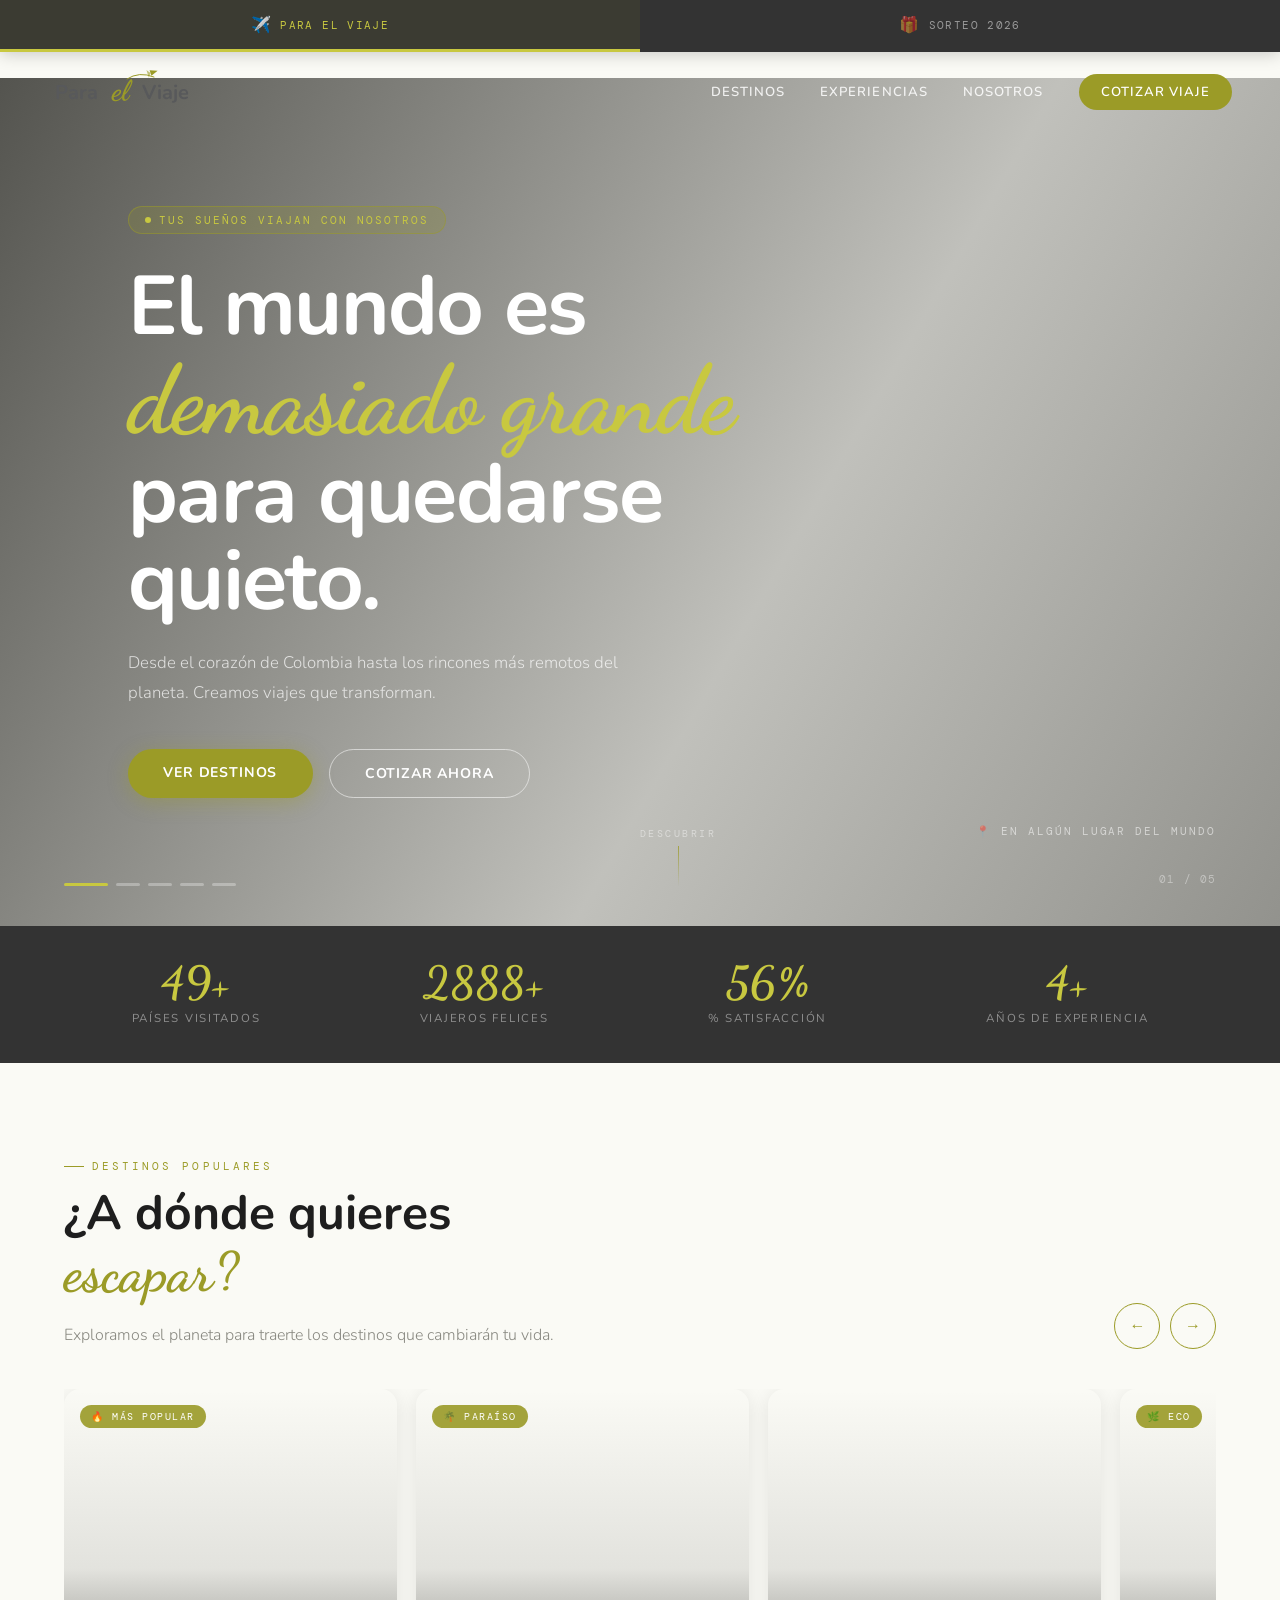
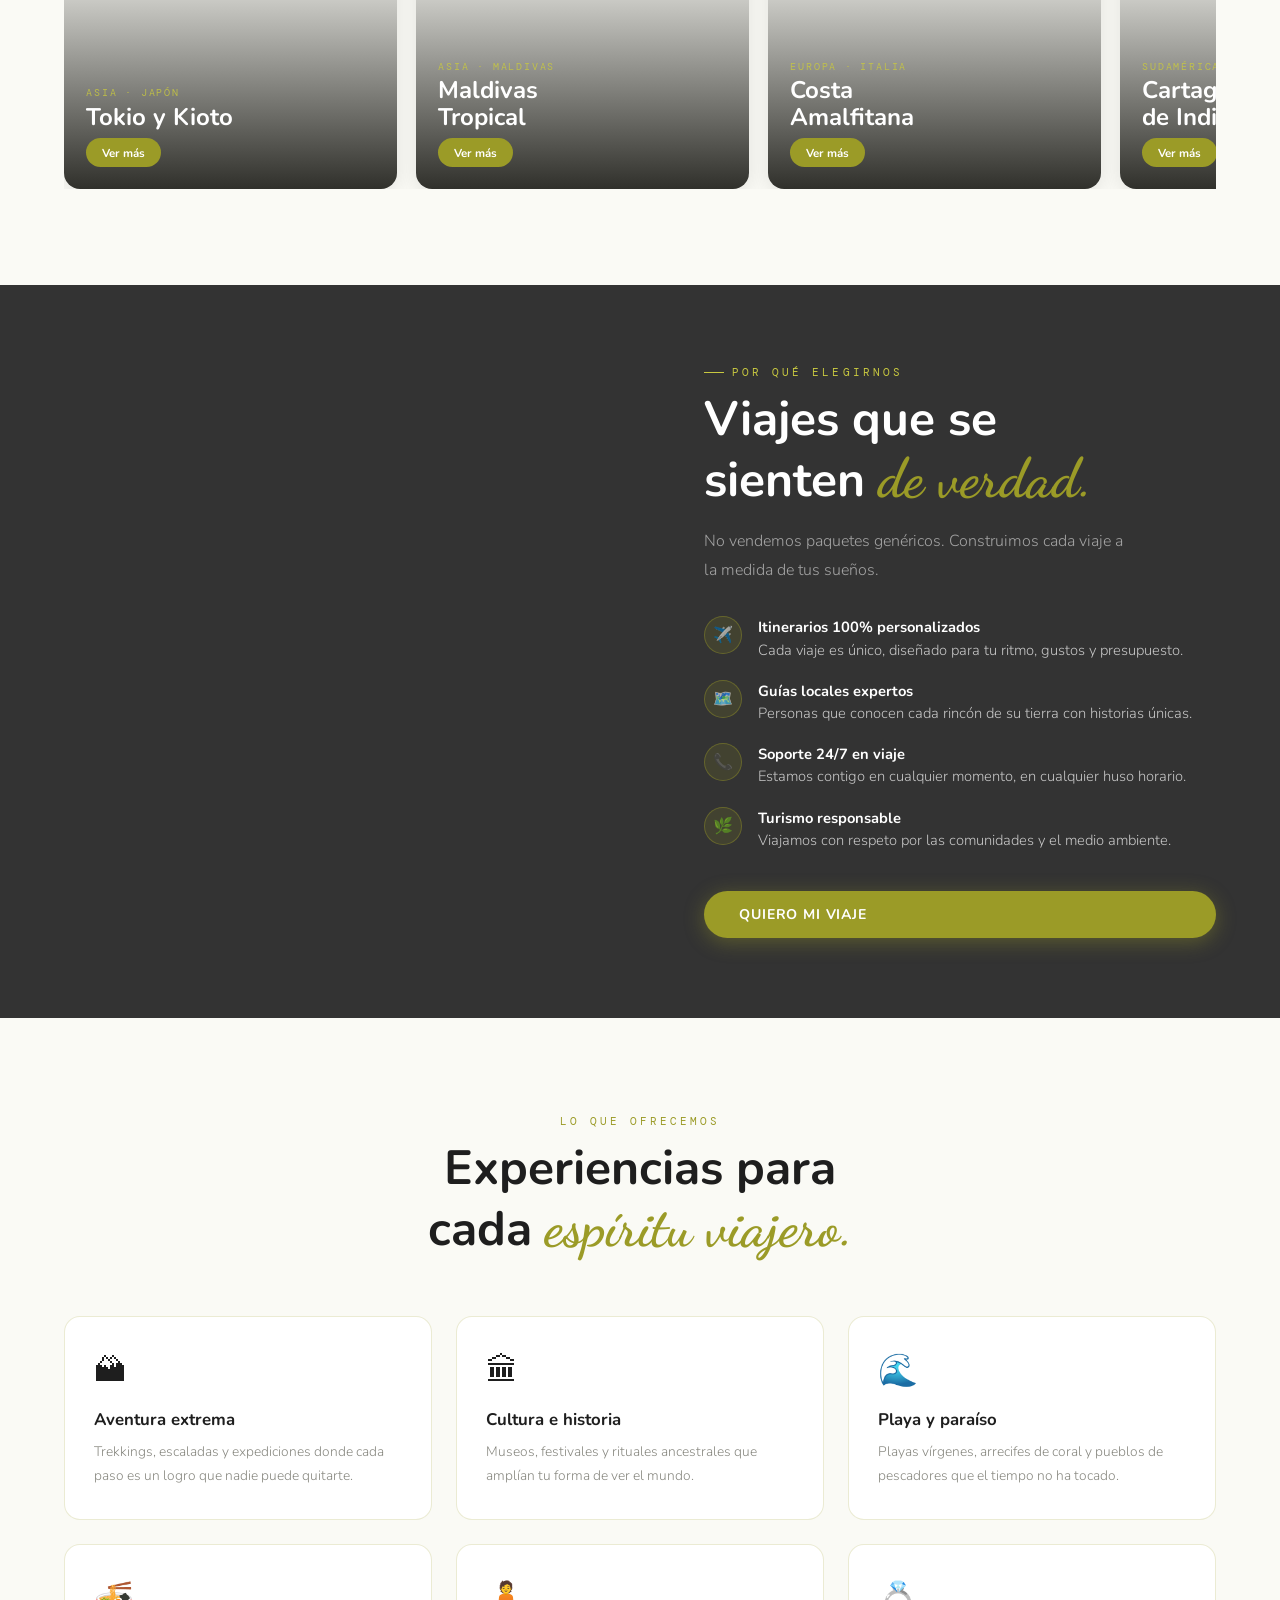
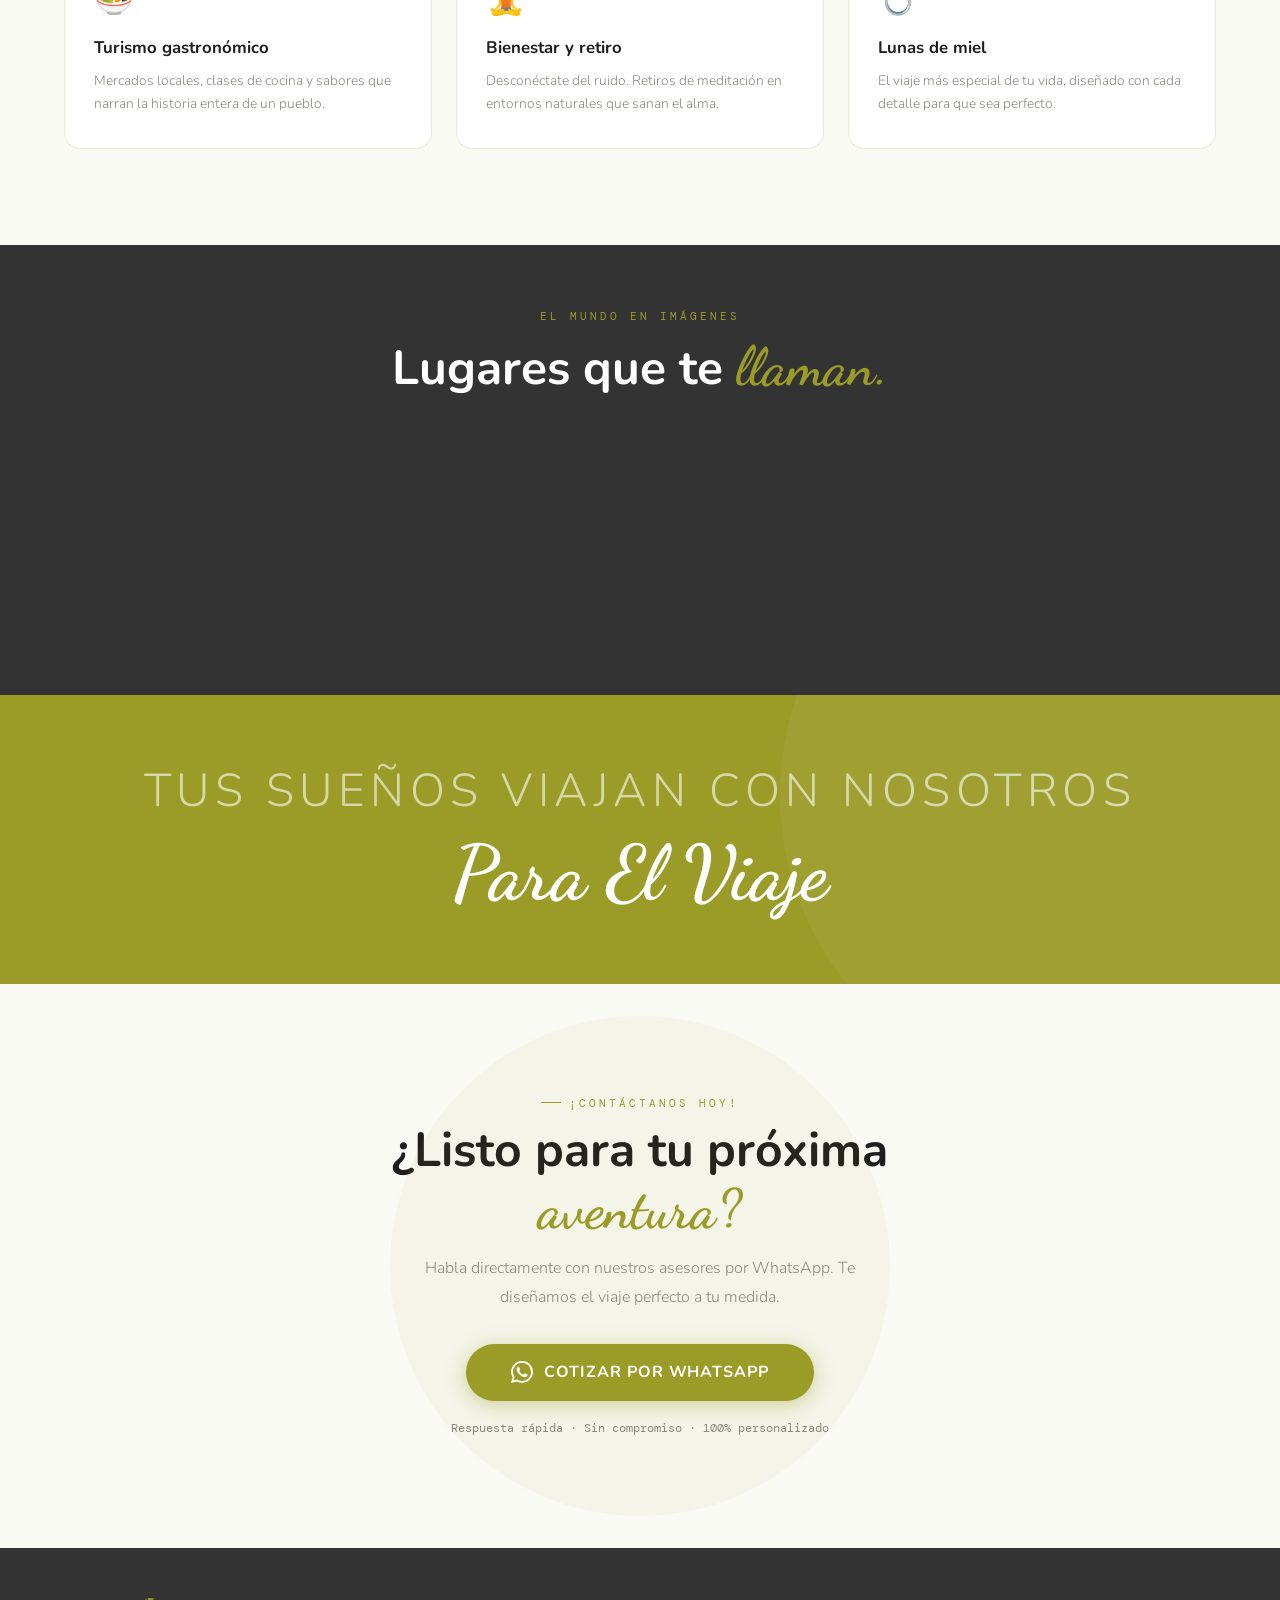
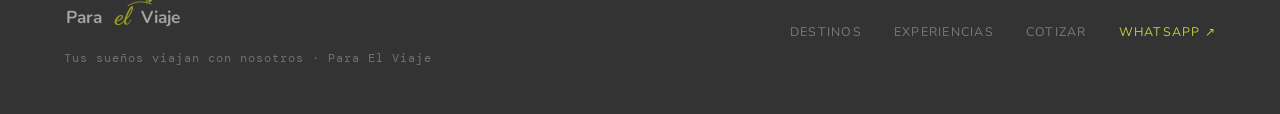
==== commit 28de7641: "done" ====
--- a/paraelviaje.html
+++ b/paraelviaje.html
@@ -3,8 +3,8 @@
 <head>
 <meta charset="UTF-8">
 <meta name="viewport" content="width=device-width, initial-scale=1.0">
-<meta name="description" content="paraeviaje — Tus sueños viajan con nosotros. Agencia de viajes Colombia.">
-<title>paraeviaje — Tus sueños viajan con nosotros</title>
+<meta name="description" content="Para El Viaje — Tus sueños viajan con nosotros. Agencia de viajes Colombia.">
+<title>Para El Viaje — Tus sueños viajan con nosotros</title>
 <link rel="preconnect" href="https://fonts.googleapis.com">
 <link rel="preconnect" href="https://fonts.gstatic.com" crossorigin>
 <link href="https://fonts.googleapis.com/css2?family=Dancing+Script:wght@700&family=Nunito:ital,wght@0,300;0,400;0,600;0,700;1,300&family=DM+Mono:wght@400&display=swap" rel="stylesheet">
@@ -274,7 +274,7 @@
 .notif.show { transform: translateX(0); }
 
 /* ============================================================
-   SORTEO — estilos con marca paraeviaje
+   SORTEO — estilos con marca Para El Viaje
 ============================================================ */
 .sorteo-page {
   min-height: 100vh;
@@ -723,7 +723,7 @@
 <div class="tabs-bar" role="tablist">
   <button class="tab-btn active" id="tab-landing" onclick="switchTab('landing')" role="tab" aria-selected="true">
     <span class="tab-icon">✈️</span>
-    <span class="tab-label">paraeviaje</span>
+    <span class="tab-label">Para El Viaje</span>
   </button>
   <button class="tab-btn" id="tab-sorteo" onclick="switchTab('sorteo')" role="tab" aria-selected="false">
     <span class="tab-icon">🎁</span>
@@ -738,9 +738,8 @@
   <button class="mobile-close" id="mobileClose">✕</button>
   <a href="#destinos" class="mobile-link">Destinos</a>
   <a href="#experiencias" class="mobile-link">Experiencias</a>
-  <a href="#galeria" class="mobile-link">Galería</a>
   <a href="#nosotros" class="mobile-link">Nosotros</a>
-  <a href="#cta" class="mobile-link" style="color:var(--oliva-light)">Cotizar</a>
+  <a href="https://wa.me/31966623279?text=Hola%2C%20me%20gustar%C3%ADa%20cotizar%20un%20viaje" target="_blank" rel="noopener noreferrer" class="mobile-link" style="color:var(--oliva-light)">Cotizar</a>
 </div>
 
 <!-- ============================================================
@@ -751,23 +750,22 @@
   <!-- NAV -->
   <nav id="navbar">
     <a href="#" style="text-decoration:none;display:flex;align-items:center;">
-      <svg width="170" height="46" viewBox="0 0 340 92" xmlns="http://www.w3.org/2000/svg">
-        <text x="4" y="62" font-family="Nunito,sans-serif" font-size="40" font-weight="700" fill="#58595B">para</text>
-        <text x="118" y="64" font-family="Dancing Script,cursive" font-size="54" font-weight="700" fill="#9B9B27">e</text>
-        <path d="M132,24 Q156,8 184,20" stroke="#9B9B27" stroke-width="1.8" fill="none" stroke-linecap="round"/>
-        <g transform="translate(177,12) rotate(-18)">
-          <polygon points="0,-5 13,0 0,5" fill="#9B9B27"/>
-          <polygon points="0,0 -5,7 -5,-7" fill="#9B9B27" opacity="0.6"/>
+      <svg width="195" height="46" viewBox="0 0 370 92" xmlns="http://www.w3.org/2000/svg">
+        <text x="4" y="62" font-family="Nunito,sans-serif" font-size="40" font-weight="700" fill="#58595B">Para</text>
+        <text x="118" y="64" font-family="Dancing Script,cursive" font-size="58" font-weight="700" fill="#9B9B27">el</text>
+        <path d="M148,22 Q172,6 202,18" stroke="#9B9B27" stroke-width="2" fill="none" stroke-linecap="round"/>
+        <g transform="translate(195,10) rotate(-18)">
+          <polygon points="0,-6 15,0 0,6" fill="#9B9B27"/>
+          <polygon points="0,0 -6,8 -6,-8" fill="#9B9B27" opacity="0.6"/>
         </g>
-        <text x="156" y="62" font-family="Nunito,sans-serif" font-size="40" font-weight="700" fill="#58595B">viaje</text>
+        <text x="178" y="62" font-family="Nunito,sans-serif" font-size="40" font-weight="700" fill="#58595B">Viaje</text>
       </svg>
     </a>
     <ul class="nav-links">
       <li><a href="#destinos">Destinos</a></li>
       <li><a href="#experiencias">Experiencias</a></li>
-      <li><a href="#galeria">Galería</a></li>
       <li><a href="#nosotros">Nosotros</a></li>
-      <li><a href="#cta" class="nav-cta">Cotizar viaje</a></li>
+      <li><a href="https://wa.me/31966623279?text=Hola%2C%20me%20gustar%C3%ADa%20cotizar%20un%20viaje" target="_blank" rel="noopener noreferrer" class="nav-cta">Cotizar viaje</a></li>
     </ul>
     <button class="hamburger" id="hamburger" aria-label="Menú"><span></span><span></span><span></span></button>
   </nav>
@@ -787,7 +785,7 @@
       <p class="hero-sub">Desde el corazón de Colombia hasta los rincones más remotos del planeta. Creamos viajes que transforman.</p>
       <div class="hero-actions">
         <a href="#destinos" class="btn-primary">Ver destinos</a>
-        <a href="#cta" class="btn-outline">Cotizar ahora</a>
+        <a href="https://wa.me/31966623279?text=Hola%2C%20me%20gustar%C3%ADa%20cotizar%20un%20viaje" target="_blank" rel="noopener noreferrer" class="btn-outline">Cotizar ahora</a>
       </div>
     </div>
     <div class="hero-dots" id="heroDots">
@@ -822,33 +820,20 @@
     </div>
     <div class="cards-track-wrap">
       <div class="cards-track" id="cardsTrack">
-        <div class="dest-card"><div class="dest-card-img" style="background-image:url('https://images.unsplash.com/photo-1542051841857-5f90071e7989?w=700&q=85')"><span class="dest-card-tag">🔥 Más popular</span></div><div class="dest-card-body"><p class="dest-card-region">Asia · Japón</p><h3 class="dest-card-name">Tokio y Kioto</h3><div class="dest-card-meta"><p class="dest-card-price">desde <strong>$3,200 USD</strong></p><a href="#cta" class="dest-card-btn">Ver más</a></div></div></div>
-        <div class="dest-card"><div class="dest-card-img" style="background-image:url('https://images.unsplash.com/photo-1573843981267-be1999ff37cd?w=700&q=85')"><span class="dest-card-tag">🌴 Paraíso</span></div><div class="dest-card-body"><p class="dest-card-region">Asia · Maldivas</p><h3 class="dest-card-name">Maldivas<br>Tropical</h3><div class="dest-card-meta"><p class="dest-card-price">desde <strong>$4,100 USD</strong></p><a href="#cta" class="dest-card-btn">Ver más</a></div></div></div>
-        <div class="dest-card"><div class="dest-card-img" style="background-image:url('https://images.unsplash.com/photo-1504701954957-2010ec3bcec1?w=700&q=85')"></div><div class="dest-card-body"><p class="dest-card-region">Europa · Italia</p><h3 class="dest-card-name">Costa<br>Amalfitana</h3><div class="dest-card-meta"><p class="dest-card-price">desde <strong>$3,450 USD</strong></p><a href="#cta" class="dest-card-btn">Ver más</a></div></div></div>
-        <div class="dest-card"><div class="dest-card-img" style="background-image:url('https://images.unsplash.com/photo-1583001809873-a128495da465?w=700&q=85')"><span class="dest-card-tag">🌿 Eco</span></div><div class="dest-card-body"><p class="dest-card-region">Sudamérica · Colombia</p><h3 class="dest-card-name">Cartagena<br>de Indias</h3><div class="dest-card-meta"><p class="dest-card-price">desde <strong>$890 USD</strong></p><a href="#cta" class="dest-card-btn">Ver más</a></div></div></div>
-        <div class="dest-card"><div class="dest-card-img" style="background-image:url('https://images.unsplash.com/photo-1526392060635-9d6019884377?w=700&q=85')"></div><div class="dest-card-body"><p class="dest-card-region">África · Marruecos</p><h3 class="dest-card-name">Desierto<br>del Sahara</h3><div class="dest-card-meta"><p class="dest-card-price">desde <strong>$2,100 USD</strong></p><a href="#cta" class="dest-card-btn">Ver más</a></div></div></div>
-        <div class="dest-card"><div class="dest-card-img" style="background-image:url('https://images.unsplash.com/photo-1493246507139-91e8fad9978e?w=700&q=85')"></div><div class="dest-card-body"><p class="dest-card-region">Europa · Suiza</p><h3 class="dest-card-name">Alpes<br>Nevados</h3><div class="dest-card-meta"><p class="dest-card-price">desde <strong>$3,800 USD</strong></p><a href="#cta" class="dest-card-btn">Ver más</a></div></div></div>
-        <div class="dest-card"><div class="dest-card-img" style="background-image:url('https://images.unsplash.com/photo-1552733407-5d5c46c3bb3b?w=700&q=85')"><span class="dest-card-tag">⭐ Favorito</span></div><div class="dest-card-body"><p class="dest-card-region">Oceanía · Bali</p><h3 class="dest-card-name">Bali<br>Espiritual</h3><div class="dest-card-meta"><p class="dest-card-price">desde <strong>$2,350 USD</strong></p><a href="#cta" class="dest-card-btn">Ver más</a></div></div></div>
-        <div class="dest-card"><div class="dest-card-img" style="background-image:url('https://images.unsplash.com/photo-1539635278303-d4002c07eae3?w=700&q=85')"></div><div class="dest-card-body"><p class="dest-card-region">Europa · Grecia</p><h3 class="dest-card-name">Santorini<br>Azul</h3><div class="dest-card-meta"><p class="dest-card-price">desde <strong>$2,900 USD</strong></p><a href="#cta" class="dest-card-btn">Ver más</a></div></div></div>
-        <div class="dest-card"><div class="dest-card-img" style="background-image:url('https://images.unsplash.com/photo-1500835556837-99ac94a94552?w=700&q=85')"></div><div class="dest-card-body"><p class="dest-card-region">Norteamérica · EE.UU.</p><h3 class="dest-card-name">Gran<br>Cañón</h3><div class="dest-card-meta"><p class="dest-card-price">desde <strong>$2,200 USD</strong></p><a href="#cta" class="dest-card-btn">Ver más</a></div></div></div>
-        <div class="dest-card"><div class="dest-card-img" style="background-image:url('https://images.unsplash.com/photo-1483729558449-99ef09a8c325?w=700&q=85')"></div><div class="dest-card-body"><p class="dest-card-region">Sudamérica · Brasil</p><h3 class="dest-card-name">Río de<br>Janeiro</h3><div class="dest-card-meta"><p class="dest-card-price">desde <strong>$1,650 USD</strong></p><a href="#cta" class="dest-card-btn">Ver más</a></div></div></div>
+        <div class="dest-card"><div class="dest-card-img" style="background-image:url('https://images.unsplash.com/photo-1542051841857-5f90071e7989?w=700&q=85')"><span class="dest-card-tag">🔥 Más popular</span></div><div class="dest-card-body"><p class="dest-card-region">Asia · Japón</p><h3 class="dest-card-name">Tokio y Kioto</h3><div class="dest-card-meta"><a href="https://wa.me/31966623279?text=Hola%2C%20me%20gustar%C3%ADa%20cotizar%20este%20destino" target="_blank" rel="noopener noreferrer" class="dest-card-btn">Ver más</a></div></div></div>
+        <div class="dest-card"><div class="dest-card-img" style="background-image:url('https://images.unsplash.com/photo-1573843981267-be1999ff37cd?w=700&q=85')"><span class="dest-card-tag">🌴 Paraíso</span></div><div class="dest-card-body"><p class="dest-card-region">Asia · Maldivas</p><h3 class="dest-card-name">Maldivas<br>Tropical</h3><div class="dest-card-meta"><a href="https://wa.me/31966623279?text=Hola%2C%20me%20gustar%C3%ADa%20cotizar%20este%20destino" target="_blank" rel="noopener noreferrer" class="dest-card-btn">Ver más</a></div></div></div>
+        <div class="dest-card"><div class="dest-card-img" style="background-image:url('https://images.unsplash.com/photo-1504701954957-2010ec3bcec1?w=700&q=85')"></div><div class="dest-card-body"><p class="dest-card-region">Europa · Italia</p><h3 class="dest-card-name">Costa<br>Amalfitana</h3><div class="dest-card-meta"><a href="https://wa.me/31966623279?text=Hola%2C%20me%20gustar%C3%ADa%20cotizar%20este%20destino" target="_blank" rel="noopener noreferrer" class="dest-card-btn">Ver más</a></div></div></div>
+        <div class="dest-card"><div class="dest-card-img" style="background-image:url('https://images.unsplash.com/photo-1533050487297-09b450131914?w=700&q=85')"><span class="dest-card-tag">🌿 Eco</span></div><div class="dest-card-body"><p class="dest-card-region">Sudamérica · Colombia</p><h3 class="dest-card-name">Cartagena<br>de Indias</h3><div class="dest-card-meta"><a href="https://wa.me/31966623279?text=Hola%2C%20me%20gustar%C3%ADa%20cotizar%20este%20destino" target="_blank" rel="noopener noreferrer" class="dest-card-btn">Ver más</a></div></div></div>
+        <div class="dest-card"><div class="dest-card-img" style="background-image:url('https://images.unsplash.com/photo-1509316785289-025f5b846b35?w=700&q=85')"></div><div class="dest-card-body"><p class="dest-card-region">África · Marruecos</p><h3 class="dest-card-name">Desierto<br>del Sahara</h3><div class="dest-card-meta"><a href="https://wa.me/31966623279?text=Hola%2C%20me%20gustar%C3%ADa%20cotizar%20este%20destino" target="_blank" rel="noopener noreferrer" class="dest-card-btn">Ver más</a></div></div></div>
+        <div class="dest-card"><div class="dest-card-img" style="background-image:url('https://images.unsplash.com/photo-1493246507139-91e8fad9978e?w=700&q=85')"></div><div class="dest-card-body"><p class="dest-card-region">Europa · Suiza</p><h3 class="dest-card-name">Alpes<br>Nevados</h3><div class="dest-card-meta"><a href="https://wa.me/31966623279?text=Hola%2C%20me%20gustar%C3%ADa%20cotizar%20este%20destino" target="_blank" rel="noopener noreferrer" class="dest-card-btn">Ver más</a></div></div></div>
+        <div class="dest-card"><div class="dest-card-img" style="background-image:url('https://images.unsplash.com/photo-1552733407-5d5c46c3bb3b?w=700&q=85')"><span class="dest-card-tag">⭐ Favorito</span></div><div class="dest-card-body"><p class="dest-card-region">Oceanía · Bali</p><h3 class="dest-card-name">Bali<br>Espiritual</h3><div class="dest-card-meta"><a href="https://wa.me/31966623279?text=Hola%2C%20me%20gustar%C3%ADa%20cotizar%20este%20destino" target="_blank" rel="noopener noreferrer" class="dest-card-btn">Ver más</a></div></div></div>
+        <div class="dest-card"><div class="dest-card-img" style="background-image:url('https://images.unsplash.com/photo-1539635278303-d4002c07eae3?w=700&q=85')"></div><div class="dest-card-body"><p class="dest-card-region">Europa · Grecia</p><h3 class="dest-card-name">Santorini<br>Azul</h3><div class="dest-card-meta"><a href="https://wa.me/31966623279?text=Hola%2C%20me%20gustar%C3%ADa%20cotizar%20este%20destino" target="_blank" rel="noopener noreferrer" class="dest-card-btn">Ver más</a></div></div></div>
+        <div class="dest-card"><div class="dest-card-img" style="background-image:url('https://images.unsplash.com/photo-1474044159687-1ee9f3a51722?w=700&q=85')"></div><div class="dest-card-body"><p class="dest-card-region">Norteamérica · EE.UU.</p><h3 class="dest-card-name">Gran<br>Cañón</h3><div class="dest-card-meta"><a href="https://wa.me/31966623279?text=Hola%2C%20me%20gustar%C3%ADa%20cotizar%20este%20destino" target="_blank" rel="noopener noreferrer" class="dest-card-btn">Ver más</a></div></div></div>
+        <div class="dest-card"><div class="dest-card-img" style="background-image:url('https://images.unsplash.com/photo-1483729558449-99ef09a8c325?w=700&q=85')"></div><div class="dest-card-body"><p class="dest-card-region">Sudamérica · Brasil</p><h3 class="dest-card-name">Río de<br>Janeiro</h3><div class="dest-card-meta"><a href="https://wa.me/31966623279?text=Hola%2C%20me%20gustar%C3%ADa%20cotizar%20este%20destino" target="_blank" rel="noopener noreferrer" class="dest-card-btn">Ver más</a></div></div></div>
       </div>
     </div>
   </section>
 
-  <!-- MOSAICO -->
-  <section class="mosaic-section reveal" id="galeria">
-    <p class="section-tag">Galería de sueños</p>
-    <h2 class="section-title">Un mundo por <span class="cursiva">descubrir.</span></h2>
-    <div class="mosaic-grid">
-      <div class="mosaic-cell large" style="background-image:url('https://images.unsplash.com/photo-1476514525535-07fb3b4ae5f1?w=900&q=85')"><div class="mosaic-label">Europa del Norte<small>Noruega · Fiordos</small></div></div>
-      <div class="mosaic-cell" style="background-image:url('https://images.unsplash.com/photo-1583454110551-21f2fa2afe61?w=600&q=85')"><div class="mosaic-label">Taj Mahal<small>India · Asia</small></div></div>
-      <div class="mosaic-cell" style="background-image:url('https://images.unsplash.com/photo-1518548419970-58e3b4079ab2?w=600&q=85')"><div class="mosaic-label">Playa Tropical<small>Tailandia</small></div></div>
-      <div class="mosaic-cell tall" style="background-image:url('https://images.unsplash.com/photo-1467269204594-9661b134dd2b?w=600&q=85')"><div class="mosaic-label">Coliseo Romano<small>Italia · Roma</small></div></div>
-      <div class="mosaic-cell" style="background-image:url('https://images.unsplash.com/photo-1520250497591-112f2f40a3f4?w=600&q=85')"><div class="mosaic-label">Selva Amazónica<small>Sudamérica</small></div></div>
-      <div class="mosaic-cell" style="background-image:url('https://images.unsplash.com/photo-1518684079-3c830dcef090?w=600&q=85')"><div class="mosaic-label">Dubai<small>Emiratos Árabes</small></div></div>
-    </div>
-  </section>
 
   <!-- NOSOTROS -->
   <div class="feature-section" id="nosotros">
@@ -863,7 +848,7 @@
         <li><div class="feat-icon">📞</div><div class="feat-text"><strong>Soporte 24/7 en viaje</strong>Estamos contigo en cualquier momento, en cualquier huso horario.</div></li>
         <li><div class="feat-icon">🌿</div><div class="feat-text"><strong>Turismo responsable</strong>Viajamos con respeto por las comunidades y el medio ambiente.</div></li>
       </ul>
-      <a href="#cta" class="btn-primary" style="display:inline-block;margin-top:0.5rem;text-decoration:none;">Quiero mi viaje</a>
+      <a href="https://wa.me/31966623279?text=Hola%2C%20quiero%20planificar%20mi%20viaje%20ideal" target="_blank" rel="noopener noreferrer" class="btn-primary" style="display:inline-block;margin-top:0.5rem;text-decoration:none;">Quiero mi viaje</a>
     </div>
   </div>
 
@@ -913,54 +898,43 @@
     </div>
   </div>
 
-  <!-- TESTIMONIOS -->
-  <section class="testimonials">
-    <div class="test-header reveal">
-      <p class="section-tag">Voces reales</p>
-      <h2 class="section-title">Lo que dicen<br><span class="cursiva">nuestros viajeros.</span></h2>
-    </div>
-    <div class="test-grid reveal">
-      <div class="test-card"><div class="test-stars">★★★★★</div><div class="test-quote">"</div><p class="test-text">Nunca pensé que un viaje pudiera cambiarme tanto. Bali fue una experiencia que llevo tatuada en el corazón. Gracias, paraeviaje.</p><div class="test-author"><div class="test-avatar" style="background-image:url('https://images.unsplash.com/photo-1494790108377-be9c29b29330?w=100&q=80')"></div><div><div class="test-name">Valentina Ríos</div><div class="test-trip">→ Bali, Indonesia</div></div></div></div>
-      <div class="test-card"><div class="test-stars">★★★★★</div><div class="test-quote">"</div><p class="test-text">El Sahara de noche, bajo un millón de estrellas. No hay palabras para describirlo. Solo sé que volvería mañana mismo si pudiera.</p><div class="test-author"><div class="test-avatar" style="background-image:url('https://images.unsplash.com/photo-1507003211169-0a1dd7228f2d?w=100&q=80')"></div><div><div class="test-name">Mateo Guzmán</div><div class="test-trip">→ Sahara, Marruecos</div></div></div></div>
-      <div class="test-card"><div class="test-stars">★★★★★</div><div class="test-quote">"</div><p class="test-text">Japón era mi sueño desde niña. Paraeviaje lo hizo realidad con cada detalle pensado. Un viaje perfecto, de principio a fin.</p><div class="test-author"><div class="test-avatar" style="background-image:url('https://images.unsplash.com/photo-1438761681033-6461ffad8d80?w=100&q=80')"></div><div><div class="test-name">Lucía Moreno</div><div class="test-trip">→ Kioto, Japón</div></div></div></div>
-    </div>
-  </section>
 
   <!-- TAGLINE -->
   <div class="tagline-section reveal">
-    <p class="tagline-big"><span>Tus sueños viajan con nosotros</span>paraeviaje</p>
+    <p class="tagline-big"><span>Tus sueños viajan con nosotros</span>Para El Viaje</p>
   </div>
 
   <!-- CTA -->
   <section class="cta-section" id="cta">
-    <p class="section-tag" style="justify-content:center;color:var(--oliva);">¡Empieza hoy!</p>
-    <h2 class="section-title" style="margin-bottom:0.8rem;">¿Cuándo vas a dar<br><span class="cursiva">el paso?</span></h2>
-    <p class="section-sub" style="margin:0 auto;">Déjanos tu correo y un asesor te contactará para diseñar la aventura perfecta.</p>
-    <div class="cta-form">
-      <input type="email" class="cta-input" placeholder="tu@correo.com" id="emailInput">
-      <button class="cta-btn" id="ctaBtn">¡Quiero viajar!</button>
+    <p class="section-tag" style="justify-content:center;color:var(--oliva);">¡Contáctanos hoy!</p>
+    <h2 class="section-title" style="margin-bottom:0.8rem;">¿Listo para tu próxima<br><span class="cursiva">aventura?</span></h2>
+    <p class="section-sub" style="margin:0 auto;">Habla directamente con nuestros asesores por WhatsApp. Te diseñamos el viaje perfecto a tu medida.</p>
+    <div style="text-align:center;margin-top:2rem;position:relative;z-index:1;">
+      <a href="https://wa.me/31966623279?text=Hola%2C%20me%20gustar%C3%ADa%20cotizar%20un%20viaje%20con%20Para%20El%20Viaje" target="_blank" rel="noopener noreferrer" class="btn-primary" style="font-size:1rem;padding:1.1rem 2.8rem;display:inline-flex;align-items:center;gap:0.7rem;text-decoration:none;">
+        <svg width="22" height="22" viewBox="0 0 24 24" fill="white" xmlns="http://www.w3.org/2000/svg"><path d="M17.472 14.382c-.297-.149-1.758-.867-2.03-.967-.273-.099-.471-.148-.67.15-.197.297-.767.966-.94 1.164-.173.199-.347.223-.644.075-.297-.15-1.255-.463-2.39-1.475-.883-.788-1.48-1.761-1.653-2.059-.173-.297-.018-.458.13-.606.134-.133.298-.347.446-.52.149-.174.198-.298.298-.497.099-.198.05-.371-.025-.52-.075-.149-.669-1.612-.916-2.207-.242-.579-.487-.5-.669-.51-.173-.008-.371-.01-.57-.01-.198 0-.52.074-.792.372-.272.297-1.04 1.016-1.04 2.479 0 1.462 1.065 2.875 1.213 3.074.149.198 2.096 3.2 5.077 4.487.709.306 1.262.489 1.694.625.712.227 1.36.195 1.871.118.571-.085 1.758-.719 2.006-1.413.248-.694.248-1.289.173-1.413-.074-.124-.272-.198-.57-.347m-5.421 7.403h-.004a9.87 9.87 0 01-5.031-1.378l-.361-.214-3.741.982.998-3.648-.235-.374a9.86 9.86 0 01-1.51-5.26c.001-5.45 4.436-9.884 9.888-9.884 2.64 0 5.122 1.03 6.988 2.898a9.825 9.825 0 012.893 6.994c-.003 5.45-4.437 9.884-9.885 9.884m8.413-18.297A11.815 11.815 0 0012.05 0C5.495 0 .16 5.335.157 11.892c0 2.096.547 4.142 1.588 5.945L.057 24l6.305-1.654a11.882 11.882 0 005.683 1.448h.005c6.554 0 11.89-5.335 11.893-11.893a11.821 11.821 0 00-3.48-8.413z"/></svg>
+        Cotizar por WhatsApp
+      </a>
     </div>
-    <p style="font-size:0.75rem;color:var(--muted);margin-top:1rem;font-family:'DM Mono',monospace;">Sin spam. Solo inspiración para viajeros.</p>
+    <p style="font-size:0.75rem;color:var(--muted);margin-top:1.2rem;font-family:'DM Mono',monospace;">Respuesta rápida · Sin compromiso · 100% personalizado</p>
   </section>
 
   <!-- FOOTER -->
   <footer>
     <div>
-      <svg width="140" height="40" viewBox="0 0 340 92" xmlns="http://www.w3.org/2000/svg">
-        <text x="4" y="62" font-family="Nunito,sans-serif" font-size="40" font-weight="700" fill="rgba(255,255,255,0.55)">para</text>
-        <text x="118" y="64" font-family="Dancing Script,cursive" font-size="54" font-weight="700" fill="#9B9B27">e</text>
-        <path d="M132,24 Q156,8 184,20" stroke="#9B9B27" stroke-width="1.8" fill="none" stroke-linecap="round"/>
-        <g transform="translate(177,12) rotate(-18)"><polygon points="0,-5 13,0 0,5" fill="#9B9B27"/><polygon points="0,0 -5,7 -5,-7" fill="#9B9B27" opacity="0.6"/></g>
-        <text x="156" y="62" font-family="Nunito,sans-serif" font-size="40" font-weight="700" fill="rgba(255,255,255,0.55)">viaje</text>
+      <svg width="160" height="40" viewBox="0 0 370 92" xmlns="http://www.w3.org/2000/svg">
+        <text x="4" y="62" font-family="Nunito,sans-serif" font-size="40" font-weight="700" fill="rgba(255,255,255,0.55)">Para</text>
+        <text x="118" y="64" font-family="Dancing Script,cursive" font-size="58" font-weight="700" fill="#9B9B27">el</text>
+        <path d="M148,22 Q172,6 202,18" stroke="#9B9B27" stroke-width="2" fill="none" stroke-linecap="round"/>
+        <g transform="translate(195,10) rotate(-18)"><polygon points="0,-6 15,0 0,6" fill="#9B9B27"/><polygon points="0,0 -6,8 -6,-8" fill="#9B9B27" opacity="0.6"/></g>
+        <text x="178" y="62" font-family="Nunito,sans-serif" font-size="40" font-weight="700" fill="rgba(255,255,255,0.55)">Viaje</text>
       </svg>
-      <p class="footer-tagline">Tus sueños viajan con nosotros · @paraviajetravel</p>
+      <p class="footer-tagline">Tus sueños viajan con nosotros · Para El Viaje</p>
     </div>
     <ul class="footer-links">
       <li><a href="#destinos">Destinos</a></li>
       <li><a href="#experiencias">Experiencias</a></li>
-      <li><a href="#galeria">Galería</a></li>
-      <li><a href="#cta">Cotizar</a></li>
-      <li><a href="https://www.instagram.com/paraviajetravel" target="_blank" style="color:var(--oliva-light)!important;">Instagram ↗</a></li>
+      <li><a href="https://wa.me/31966623279?text=Hola%2C%20me%20gustar%C3%ADa%20cotizar%20un%20viaje" target="_blank" rel="noopener noreferrer">Cotizar</a></li>
+      <li><a href="https://wa.me/31966623279" target="_blank" rel="noopener noreferrer" style="color:var(--oliva-light)!important;">WhatsApp ↗</a></li>
     </ul>
   </footer>
 
@@ -976,7 +950,15 @@
     <!-- HERO SORTEO -->
     <div class="sorteo-hero">
       <div class="sorteo-hero-content">
-        <span class="sorteo-logo-icon">✈️</span>
+        <div style="margin-bottom:1.5rem;display:flex;justify-content:center;">
+          <svg width="220" height="58" viewBox="0 0 370 92" xmlns="http://www.w3.org/2000/svg" style="filter:drop-shadow(0 4px 16px rgba(0,0,0,0.5));">
+            <text x="4" y="62" font-family="Nunito,sans-serif" font-size="40" font-weight="700" fill="rgba(255,255,255,0.92)">Para</text>
+            <text x="118" y="64" font-family="Dancing Script,cursive" font-size="58" font-weight="700" fill="#C8C840">el</text>
+            <path d="M148,22 Q172,6 202,18" stroke="#C8C840" stroke-width="2" fill="none" stroke-linecap="round"/>
+            <g transform="translate(195,10) rotate(-18)"><polygon points="0,-6 15,0 0,6" fill="#C8C840"/><polygon points="0,0 -6,8 -6,-8" fill="#C8C840" opacity="0.6"/></g>
+            <text x="178" y="62" font-family="Nunito,sans-serif" font-size="40" font-weight="700" fill="rgba(255,255,255,0.92)">Viaje</text>
+          </svg>
+        </div>
         <h1>¡Viaja y<br><span class="cursiva">Gana!</span></h1>
         <span class="sorteo-hero-sub">Gran Sorteo de Premios · 2026</span>
         <p class="sorteo-hero-desc">Escaneaste nuestro código QR y ya eres parte de esta experiencia.<br>Completa tus datos y descubre el premio que el mundo tiene reservado para ti.</p>
@@ -1035,6 +1017,15 @@
         <div class="prize-card">
           <div class="prize-confetti" id="confetti-container" aria-hidden="true"></div>
           <div class="prize-header">
+            <div style="display:flex;justify-content:center;margin-bottom:1rem;">
+              <svg width="160" height="40" viewBox="0 0 370 92" xmlns="http://www.w3.org/2000/svg">
+                <text x="4" y="62" font-family="Nunito,sans-serif" font-size="40" font-weight="700" fill="#58595B">Para</text>
+                <text x="118" y="64" font-family="Dancing Script,cursive" font-size="58" font-weight="700" fill="#9B9B27">el</text>
+                <path d="M148,22 Q172,6 202,18" stroke="#9B9B27" stroke-width="2" fill="none" stroke-linecap="round"/>
+                <g transform="translate(195,10) rotate(-18)"><polygon points="0,-6 15,0 0,6" fill="#9B9B27"/><polygon points="0,0 -6,8 -6,-8" fill="#9B9B27" opacity="0.6"/></g>
+                <text x="178" y="62" font-family="Nunito,sans-serif" font-size="40" font-weight="700" fill="#58595B">Viaje</text>
+              </svg>
+            </div>
             <div class="prize-trophy">🏆</div>
             <h2 class="prize-title">¡Felicitaciones!</h2>
             <p class="prize-winner-name" id="ganador-nombre"></p>
@@ -1086,14 +1077,14 @@
 
     <!-- FOOTER SORTEO -->
     <div class="sorteo-footer">
-      <svg width="110" height="30" viewBox="0 0 340 92" xmlns="http://www.w3.org/2000/svg" style="margin-bottom:0.5rem;">
-        <text x="4" y="62" font-family="Nunito,sans-serif" font-size="40" font-weight="700" fill="rgba(255,255,255,0.45)">para</text>
-        <text x="118" y="64" font-family="Dancing Script,cursive" font-size="54" font-weight="700" fill="#9B9B27">e</text>
-        <path d="M132,24 Q156,8 184,20" stroke="#9B9B27" stroke-width="1.8" fill="none" stroke-linecap="round"/>
-        <g transform="translate(177,12) rotate(-18)"><polygon points="0,-5 13,0 0,5" fill="#9B9B27"/><polygon points="0,0 -5,7 -5,-7" fill="#9B9B27" opacity="0.6"/></g>
-        <text x="156" y="62" font-family="Nunito,sans-serif" font-size="40" font-weight="700" fill="rgba(255,255,255,0.45)">viaje</text>
+      <svg width="130" height="30" viewBox="0 0 370 92" xmlns="http://www.w3.org/2000/svg" style="margin-bottom:0.5rem;">
+        <text x="4" y="62" font-family="Nunito,sans-serif" font-size="40" font-weight="700" fill="rgba(255,255,255,0.45)">Para</text>
+        <text x="118" y="64" font-family="Dancing Script,cursive" font-size="58" font-weight="700" fill="#9B9B27">el</text>
+        <path d="M148,22 Q172,6 202,18" stroke="#9B9B27" stroke-width="2" fill="none" stroke-linecap="round"/>
+        <g transform="translate(195,10) rotate(-18)"><polygon points="0,-6 15,0 0,6" fill="#9B9B27"/><polygon points="0,0 -6,8 -6,-8" fill="#9B9B27" opacity="0.6"/></g>
+        <text x="178" y="62" font-family="Nunito,sans-serif" font-size="40" font-weight="700" fill="rgba(255,255,255,0.45)">Viaje</text>
       </svg>
-      <p>© 2026 paraeviaje · Todos los derechos reservados</p>
+      <p>© 2026 Para El Viaje · Todos los derechos reservados</p>
       <p>Los premios aplican para compras ≥ $25.000 · Descuentos antes de impuestos · Válido 2026–2027</p>
     </div>
 
@@ -1104,7 +1095,6 @@
 <button class="btn-admin-float" id="btnAdminFloat" onclick="toggleAdmin()" title="Panel Admin" aria-label="Abrir panel de administración">⚙️</button>
 
 <!-- Toast -->
-<div class="notif" id="notif">✓ ¡Genial! Te escribiremos muy pronto. Prepárate para viajar 🌍</div>
 
 <script>
 'use strict';
@@ -1184,14 +1174,6 @@
 const sio = new IntersectionObserver(entries=>{entries.forEach(e=>{if(e.isIntersecting){animateCounter(e.target,parseInt(e.target.dataset.target));sio.unobserve(e.target);}});},{threshold:0.5});
 document.querySelectorAll('.stat-number[data-target]').forEach(n=>sio.observe(n));
 
-// CTA EMAIL
-document.getElementById('ctaBtn').addEventListener('click', () => {
-  const email = document.getElementById('emailInput').value.trim();
-  if (!email || !email.includes('@')) { document.getElementById('emailInput').style.borderColor='#c44'; setTimeout(()=>document.getElementById('emailInput').style.borderColor='',1500); return; }
-  const notif = document.getElementById('notif'); notif.classList.add('show');
-  document.getElementById('emailInput').value='';
-  setTimeout(()=>notif.classList.remove('show'),4500);
-});
 
 /* ============================================================
    SORTEO: lógica completa (app.js integrado y re-skinneado)
@@ -1261,19 +1243,19 @@
   setTimeout(()=>{c.innerHTML='';},4500);
 }
 
-const WA_NUMERO='573217505345';
+const WA_NUMERO='31966623279';
 function reclamarPremio() {
   const nombre=document.getElementById('ganador-nombre').textContent;
   const pt=document.getElementById('premio-titulo').textContent;
   const pd=document.getElementById('premio-texto').textContent;
-  const msg=`🏆 *RECLAMO DE PREMIO - Sorteo paraeviaje 2026*\n\n👤 *Nombre:* ${nombre}\n🎁 *Premio ganado:* ${pt}\n\n📋 *Detalle:*\n${pd}\n\n⭐ Aplica para compras ≥ $25.000 · Válido 2026–2027\n\n_Mensaje generado automáticamente desde el sorteo._`;
+  const msg=`🏆 *RECLAMO DE PREMIO - Sorteo Para El Viaje 2026*\n\n👤 *Nombre:* ${nombre}\n🎁 *Premio ganado:* ${pt}\n\n📋 *Detalle:*\n${pd}\n\n⭐ Aplica para compras ≥ $25.000 · Válido 2026–2027\n\n_Mensaje generado automáticamente desde el sorteo._`;
   window.open(`https://wa.me/${WA_NUMERO}?text=${encodeURIComponent(msg)}`, '_blank', 'noopener,noreferrer');
 }
 
 function compartirPremio() {
   const pd=document.getElementById('premio-texto').textContent;
-  const texto=`🏆 ¡Gané un premio de viajes con paraeviaje!\n\n${pd}\n\n⭐ Aplica para compras ≥ $25.000 · Válido 2026–2027`;
-  if(navigator.share){ navigator.share({title:'¡Gané con paraeviaje!',text:texto}).catch(()=>{}); }
+  const texto=`🏆 ¡Gané un premio de viajes con Para El Viaje!\n\n${pd}\n\n⭐ Aplica para compras ≥ $25.000 · Válido 2026–2027`;
+  if(navigator.share){ navigator.share({title:'¡Gané con Para El Viaje!',text:texto}).catch(()=>{}); }
   else if(navigator.clipboard){ navigator.clipboard.writeText(texto).then(()=>mostrarToast('✅ Texto copiado al portapapeles','success')).catch(()=>mostrarToast('No se pudo copiar. Toma una captura.','warn')); }
   else { mostrarToast('Comparte tu pantalla o toma una captura.','warn'); }
 }
@@ -1306,7 +1288,7 @@
 function exportarJSON() {
   const r=obtenerRegistros();
   if(!r.length){ mostrarToast('No hay registros para exportar.','warn'); return; }
-  const blob=new Blob([JSON.stringify({evento:'Sorteo paraeviaje 2026',exportado_en:new Date().toISOString(),total_participantes:r.length,registros:r},null,2)],{type:'application/json;charset=utf-8'});
+  const blob=new Blob([JSON.stringify({evento:'Sorteo Para El Viaje 2026',exportado_en:new Date().toISOString(),total_participantes:r.length,registros:r},null,2)],{type:'application/json;charset=utf-8'});
   const url=URL.createObjectURL(blob), a=document.createElement('a');
   a.href=url; a.download=`registros_sorteo_${new Date().toISOString().slice(0,10)}.json`;
   document.body.appendChild(a); a.click(); document.body.removeChild(a); URL.revokeObjectURL(url);
@@ -1347,7 +1329,7 @@
 window.addEventListener('DOMContentLoaded', () => {
   window.verRegistros = function(){ const r=obtenerRegistros(); if(!r.length){console.info('No hay registros.');return[];} console.table(r.map(x=>({Nombre:x.nombre,Cédula:x.cedula,Email:x.email,Premio:x.premio.titulo,Fecha:new Date(x.fecha).toLocaleString('es-CO')}))); return r; };
   window.exportarJSON=exportarJSON; window.limpiarRegistros=limpiarRegistros; window.toggleAdmin=toggleAdmin;
-  console.log('%c✈️ paraeviaje — Sorteo 2026','font-size:16px;color:#9B9B27;font-weight:900;');
+  console.log('%c✈️ Para El Viaje — Sorteo 2026','font-size:16px;color:#9B9B27;font-weight:900;');
 });
 </script>
 </body>
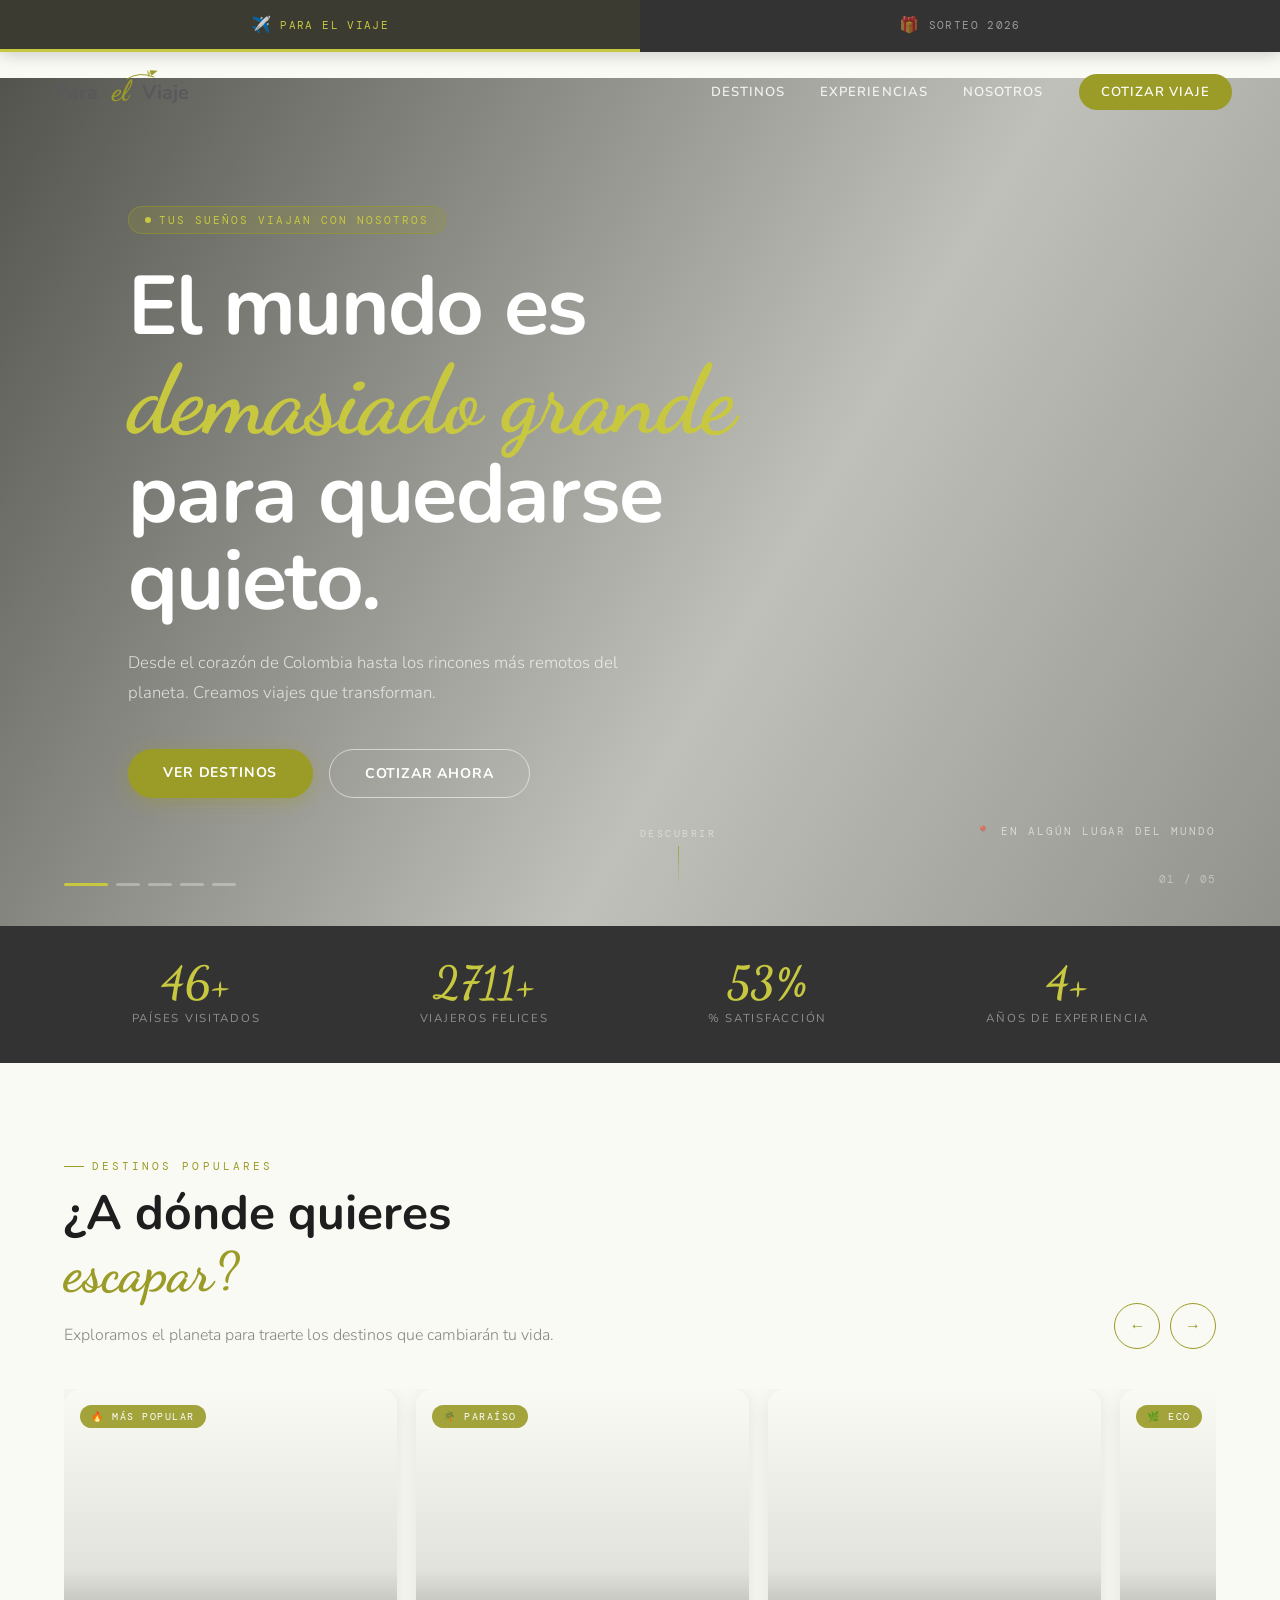
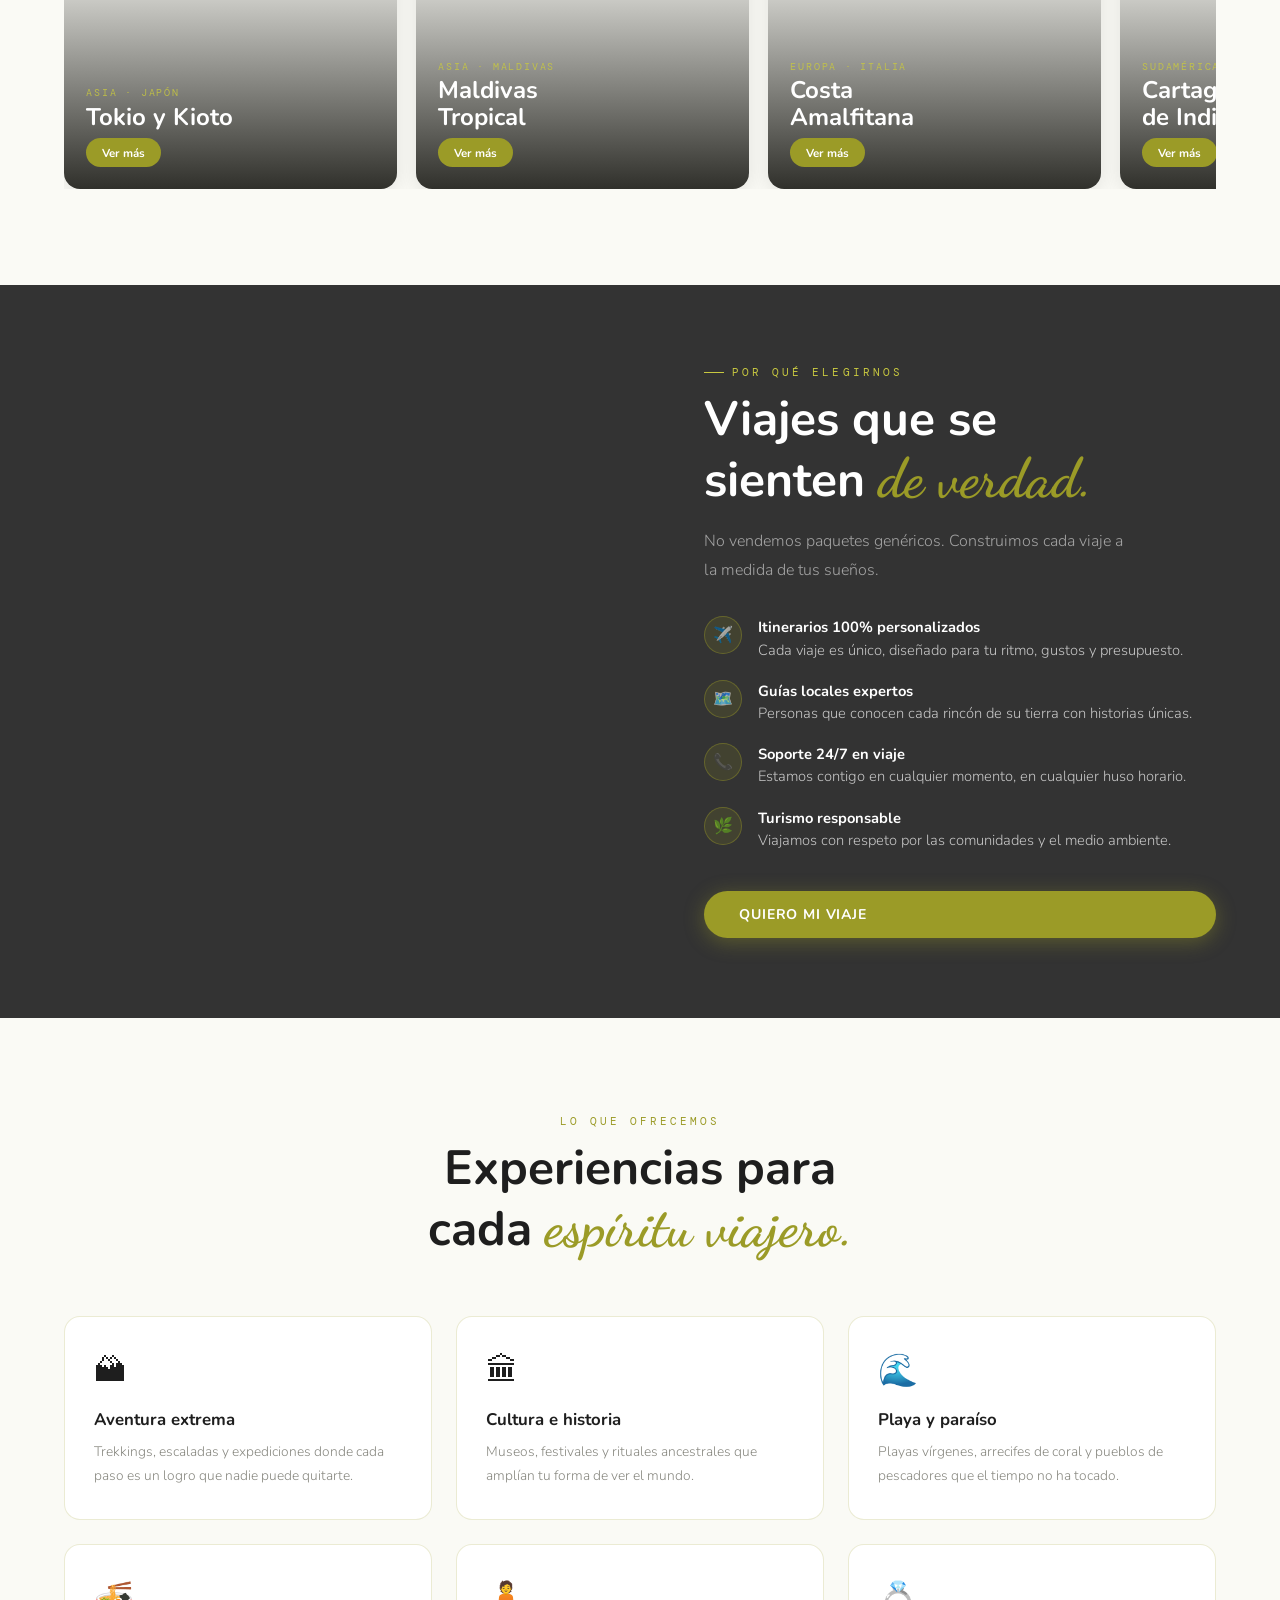
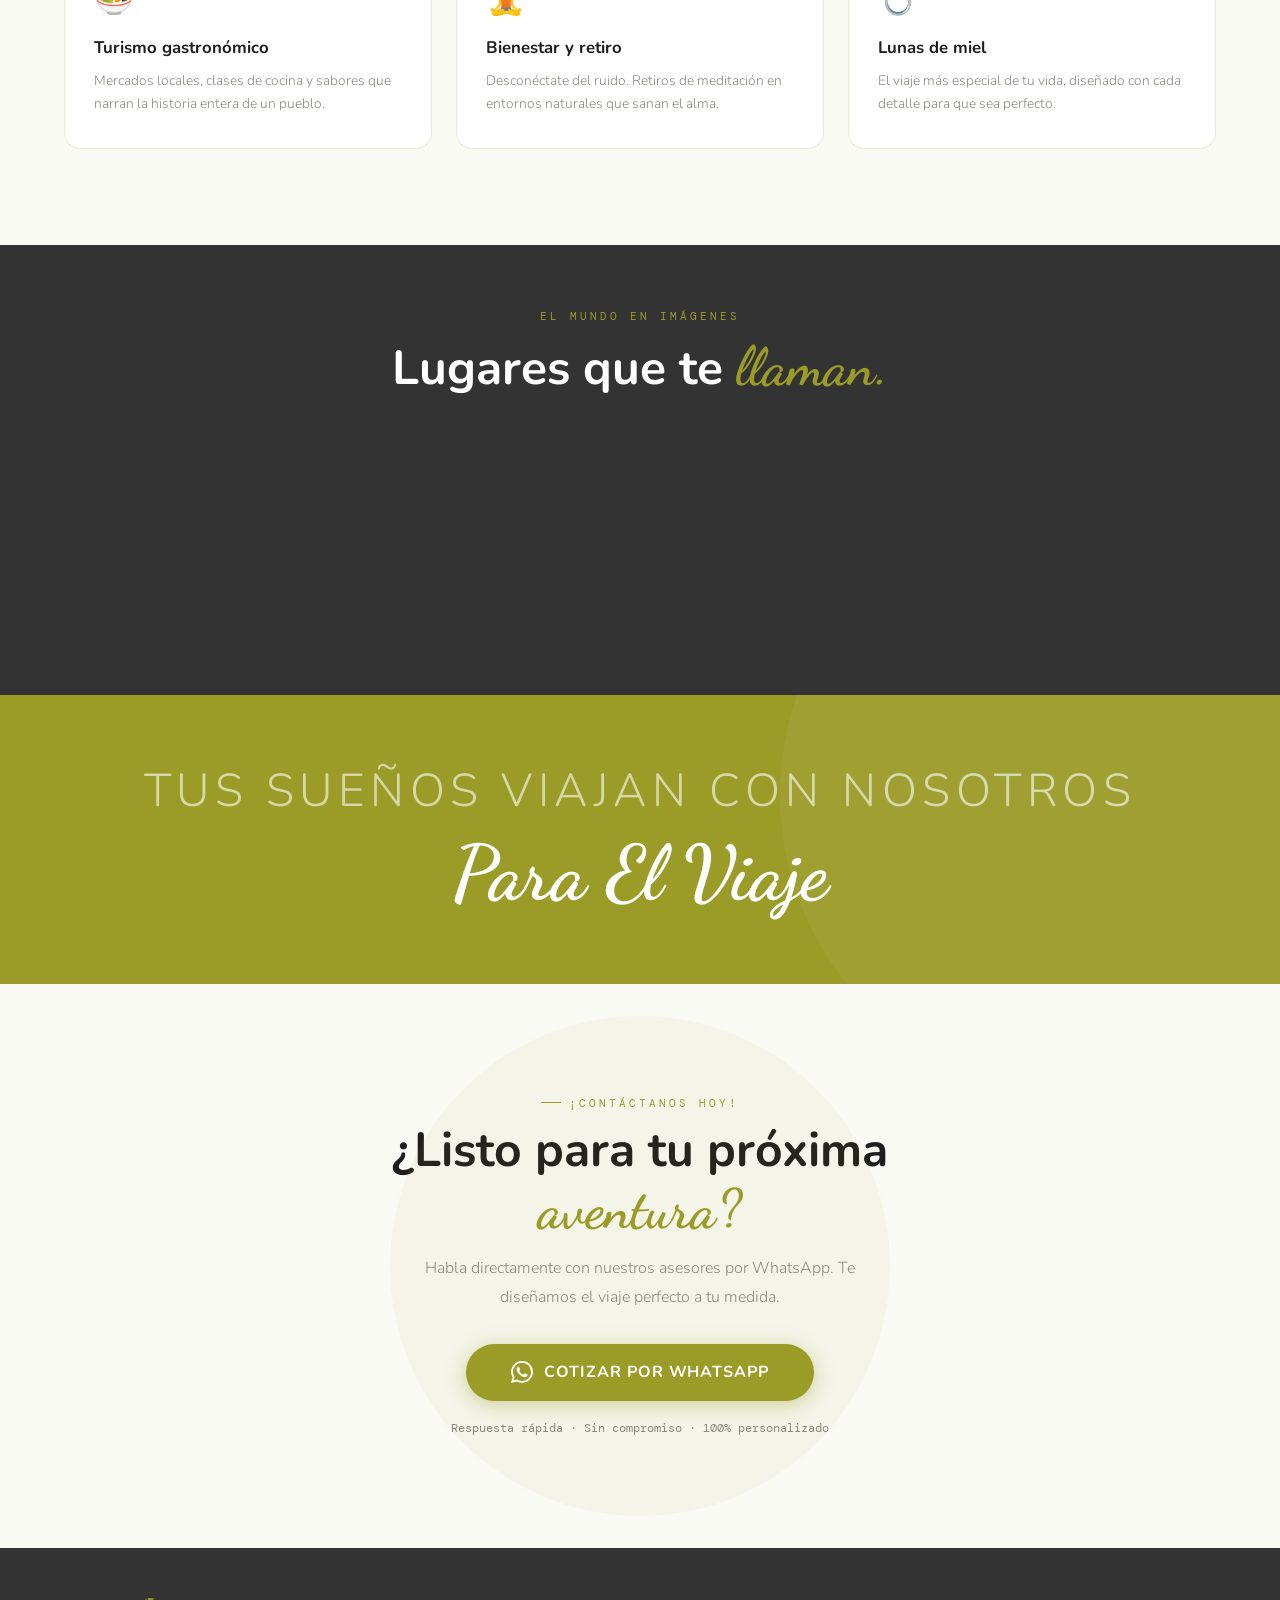
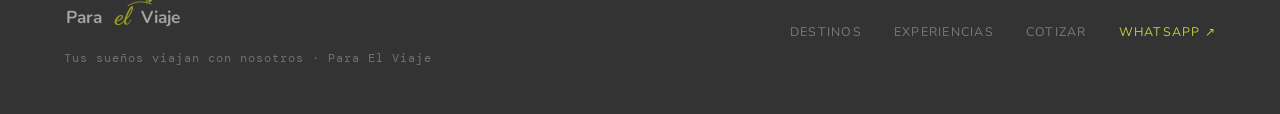
==== commit 4158e275: "number" ====
--- a/paraelviaje.html
+++ b/paraelviaje.html
@@ -739,7 +739,7 @@
   <a href="#destinos" class="mobile-link">Destinos</a>
   <a href="#experiencias" class="mobile-link">Experiencias</a>
   <a href="#nosotros" class="mobile-link">Nosotros</a>
-  <a href="https://wa.me/31966623279?text=Hola%2C%20me%20gustar%C3%ADa%20cotizar%20un%20viaje" target="_blank" rel="noopener noreferrer" class="mobile-link" style="color:var(--oliva-light)">Cotizar</a>
+  <a href="https://wa.me/573174027066?text=Hola%2C%20me%20gustar%C3%ADa%20cotizar%20un%20viaje" target="_blank" rel="noopener noreferrer" class="mobile-link" style="color:var(--oliva-light)">Cotizar</a>
 </div>
 
 <!-- ============================================================
@@ -765,7 +765,7 @@
       <li><a href="#destinos">Destinos</a></li>
       <li><a href="#experiencias">Experiencias</a></li>
       <li><a href="#nosotros">Nosotros</a></li>
-      <li><a href="https://wa.me/31966623279?text=Hola%2C%20me%20gustar%C3%ADa%20cotizar%20un%20viaje" target="_blank" rel="noopener noreferrer" class="nav-cta">Cotizar viaje</a></li>
+      <li><a href="https://wa.me/573174027066?text=Hola%2C%20me%20gustar%C3%ADa%20cotizar%20un%20viaje" target="_blank" rel="noopener noreferrer" class="nav-cta">Cotizar viaje</a></li>
     </ul>
     <button class="hamburger" id="hamburger" aria-label="Menú"><span></span><span></span><span></span></button>
   </nav>
@@ -785,7 +785,7 @@
       <p class="hero-sub">Desde el corazón de Colombia hasta los rincones más remotos del planeta. Creamos viajes que transforman.</p>
       <div class="hero-actions">
         <a href="#destinos" class="btn-primary">Ver destinos</a>
-        <a href="https://wa.me/31966623279?text=Hola%2C%20me%20gustar%C3%ADa%20cotizar%20un%20viaje" target="_blank" rel="noopener noreferrer" class="btn-outline">Cotizar ahora</a>
+        <a href="https://wa.me/573174027066?text=Hola%2C%20me%20gustar%C3%ADa%20cotizar%20un%20viaje" target="_blank" rel="noopener noreferrer" class="btn-outline">Cotizar ahora</a>
       </div>
     </div>
     <div class="hero-dots" id="heroDots">
@@ -820,16 +820,16 @@
     </div>
     <div class="cards-track-wrap">
       <div class="cards-track" id="cardsTrack">
-        <div class="dest-card"><div class="dest-card-img" style="background-image:url('https://images.unsplash.com/photo-1542051841857-5f90071e7989?w=700&q=85')"><span class="dest-card-tag">🔥 Más popular</span></div><div class="dest-card-body"><p class="dest-card-region">Asia · Japón</p><h3 class="dest-card-name">Tokio y Kioto</h3><div class="dest-card-meta"><a href="https://wa.me/31966623279?text=Hola%2C%20me%20gustar%C3%ADa%20cotizar%20este%20destino" target="_blank" rel="noopener noreferrer" class="dest-card-btn">Ver más</a></div></div></div>
-        <div class="dest-card"><div class="dest-card-img" style="background-image:url('https://images.unsplash.com/photo-1573843981267-be1999ff37cd?w=700&q=85')"><span class="dest-card-tag">🌴 Paraíso</span></div><div class="dest-card-body"><p class="dest-card-region">Asia · Maldivas</p><h3 class="dest-card-name">Maldivas<br>Tropical</h3><div class="dest-card-meta"><a href="https://wa.me/31966623279?text=Hola%2C%20me%20gustar%C3%ADa%20cotizar%20este%20destino" target="_blank" rel="noopener noreferrer" class="dest-card-btn">Ver más</a></div></div></div>
-        <div class="dest-card"><div class="dest-card-img" style="background-image:url('https://images.unsplash.com/photo-1504701954957-2010ec3bcec1?w=700&q=85')"></div><div class="dest-card-body"><p class="dest-card-region">Europa · Italia</p><h3 class="dest-card-name">Costa<br>Amalfitana</h3><div class="dest-card-meta"><a href="https://wa.me/31966623279?text=Hola%2C%20me%20gustar%C3%ADa%20cotizar%20este%20destino" target="_blank" rel="noopener noreferrer" class="dest-card-btn">Ver más</a></div></div></div>
-        <div class="dest-card"><div class="dest-card-img" style="background-image:url('https://images.unsplash.com/photo-1533050487297-09b450131914?w=700&q=85')"><span class="dest-card-tag">🌿 Eco</span></div><div class="dest-card-body"><p class="dest-card-region">Sudamérica · Colombia</p><h3 class="dest-card-name">Cartagena<br>de Indias</h3><div class="dest-card-meta"><a href="https://wa.me/31966623279?text=Hola%2C%20me%20gustar%C3%ADa%20cotizar%20este%20destino" target="_blank" rel="noopener noreferrer" class="dest-card-btn">Ver más</a></div></div></div>
-        <div class="dest-card"><div class="dest-card-img" style="background-image:url('https://images.unsplash.com/photo-1509316785289-025f5b846b35?w=700&q=85')"></div><div class="dest-card-body"><p class="dest-card-region">África · Marruecos</p><h3 class="dest-card-name">Desierto<br>del Sahara</h3><div class="dest-card-meta"><a href="https://wa.me/31966623279?text=Hola%2C%20me%20gustar%C3%ADa%20cotizar%20este%20destino" target="_blank" rel="noopener noreferrer" class="dest-card-btn">Ver más</a></div></div></div>
-        <div class="dest-card"><div class="dest-card-img" style="background-image:url('https://images.unsplash.com/photo-1493246507139-91e8fad9978e?w=700&q=85')"></div><div class="dest-card-body"><p class="dest-card-region">Europa · Suiza</p><h3 class="dest-card-name">Alpes<br>Nevados</h3><div class="dest-card-meta"><a href="https://wa.me/31966623279?text=Hola%2C%20me%20gustar%C3%ADa%20cotizar%20este%20destino" target="_blank" rel="noopener noreferrer" class="dest-card-btn">Ver más</a></div></div></div>
-        <div class="dest-card"><div class="dest-card-img" style="background-image:url('https://images.unsplash.com/photo-1552733407-5d5c46c3bb3b?w=700&q=85')"><span class="dest-card-tag">⭐ Favorito</span></div><div class="dest-card-body"><p class="dest-card-region">Oceanía · Bali</p><h3 class="dest-card-name">Bali<br>Espiritual</h3><div class="dest-card-meta"><a href="https://wa.me/31966623279?text=Hola%2C%20me%20gustar%C3%ADa%20cotizar%20este%20destino" target="_blank" rel="noopener noreferrer" class="dest-card-btn">Ver más</a></div></div></div>
-        <div class="dest-card"><div class="dest-card-img" style="background-image:url('https://images.unsplash.com/photo-1539635278303-d4002c07eae3?w=700&q=85')"></div><div class="dest-card-body"><p class="dest-card-region">Europa · Grecia</p><h3 class="dest-card-name">Santorini<br>Azul</h3><div class="dest-card-meta"><a href="https://wa.me/31966623279?text=Hola%2C%20me%20gustar%C3%ADa%20cotizar%20este%20destino" target="_blank" rel="noopener noreferrer" class="dest-card-btn">Ver más</a></div></div></div>
-        <div class="dest-card"><div class="dest-card-img" style="background-image:url('https://images.unsplash.com/photo-1474044159687-1ee9f3a51722?w=700&q=85')"></div><div class="dest-card-body"><p class="dest-card-region">Norteamérica · EE.UU.</p><h3 class="dest-card-name">Gran<br>Cañón</h3><div class="dest-card-meta"><a href="https://wa.me/31966623279?text=Hola%2C%20me%20gustar%C3%ADa%20cotizar%20este%20destino" target="_blank" rel="noopener noreferrer" class="dest-card-btn">Ver más</a></div></div></div>
-        <div class="dest-card"><div class="dest-card-img" style="background-image:url('https://images.unsplash.com/photo-1483729558449-99ef09a8c325?w=700&q=85')"></div><div class="dest-card-body"><p class="dest-card-region">Sudamérica · Brasil</p><h3 class="dest-card-name">Río de<br>Janeiro</h3><div class="dest-card-meta"><a href="https://wa.me/31966623279?text=Hola%2C%20me%20gustar%C3%ADa%20cotizar%20este%20destino" target="_blank" rel="noopener noreferrer" class="dest-card-btn">Ver más</a></div></div></div>
+        <div class="dest-card"><div class="dest-card-img" style="background-image:url('https://images.unsplash.com/photo-1542051841857-5f90071e7989?w=700&q=85')"><span class="dest-card-tag">🔥 Más popular</span></div><div class="dest-card-body"><p class="dest-card-region">Asia · Japón</p><h3 class="dest-card-name">Tokio y Kioto</h3><div class="dest-card-meta"><a href="https://wa.me/573174027066?text=Hola%2C%20me%20gustar%C3%ADa%20cotizar%20este%20destino" target="_blank" rel="noopener noreferrer" class="dest-card-btn">Ver más</a></div></div></div>
+        <div class="dest-card"><div class="dest-card-img" style="background-image:url('https://images.unsplash.com/photo-1573843981267-be1999ff37cd?w=700&q=85')"><span class="dest-card-tag">🌴 Paraíso</span></div><div class="dest-card-body"><p class="dest-card-region">Asia · Maldivas</p><h3 class="dest-card-name">Maldivas<br>Tropical</h3><div class="dest-card-meta"><a href="https://wa.me/573174027066?text=Hola%2C%20me%20gustar%C3%ADa%20cotizar%20este%20destino" target="_blank" rel="noopener noreferrer" class="dest-card-btn">Ver más</a></div></div></div>
+        <div class="dest-card"><div class="dest-card-img" style="background-image:url('https://images.unsplash.com/photo-1504701954957-2010ec3bcec1?w=700&q=85')"></div><div class="dest-card-body"><p class="dest-card-region">Europa · Italia</p><h3 class="dest-card-name">Costa<br>Amalfitana</h3><div class="dest-card-meta"><a href="https://wa.me/573174027066?text=Hola%2C%20me%20gustar%C3%ADa%20cotizar%20este%20destino" target="_blank" rel="noopener noreferrer" class="dest-card-btn">Ver más</a></div></div></div>
+        <div class="dest-card"><div class="dest-card-img" style="background-image:url('https://images.unsplash.com/photo-1533050487297-09b450131914?w=700&q=85')"><span class="dest-card-tag">🌿 Eco</span></div><div class="dest-card-body"><p class="dest-card-region">Sudamérica · Colombia</p><h3 class="dest-card-name">Cartagena<br>de Indias</h3><div class="dest-card-meta"><a href="https://wa.me/573174027066?text=Hola%2C%20me%20gustar%C3%ADa%20cotizar%20este%20destino" target="_blank" rel="noopener noreferrer" class="dest-card-btn">Ver más</a></div></div></div>
+        <div class="dest-card"><div class="dest-card-img" style="background-image:url('https://images.unsplash.com/photo-1509316785289-025f5b846b35?w=700&q=85')"></div><div class="dest-card-body"><p class="dest-card-region">África · Marruecos</p><h3 class="dest-card-name">Desierto<br>del Sahara</h3><div class="dest-card-meta"><a href="https://wa.me/573174027066?text=Hola%2C%20me%20gustar%C3%ADa%20cotizar%20este%20destino" target="_blank" rel="noopener noreferrer" class="dest-card-btn">Ver más</a></div></div></div>
+        <div class="dest-card"><div class="dest-card-img" style="background-image:url('https://images.unsplash.com/photo-1493246507139-91e8fad9978e?w=700&q=85')"></div><div class="dest-card-body"><p class="dest-card-region">Europa · Suiza</p><h3 class="dest-card-name">Alpes<br>Nevados</h3><div class="dest-card-meta"><a href="https://wa.me/573174027066?text=Hola%2C%20me%20gustar%C3%ADa%20cotizar%20este%20destino" target="_blank" rel="noopener noreferrer" class="dest-card-btn">Ver más</a></div></div></div>
+        <div class="dest-card"><div class="dest-card-img" style="background-image:url('https://images.unsplash.com/photo-1552733407-5d5c46c3bb3b?w=700&q=85')"><span class="dest-card-tag">⭐ Favorito</span></div><div class="dest-card-body"><p class="dest-card-region">Oceanía · Bali</p><h3 class="dest-card-name">Bali<br>Espiritual</h3><div class="dest-card-meta"><a href="https://wa.me/573174027066?text=Hola%2C%20me%20gustar%C3%ADa%20cotizar%20este%20destino" target="_blank" rel="noopener noreferrer" class="dest-card-btn">Ver más</a></div></div></div>
+        <div class="dest-card"><div class="dest-card-img" style="background-image:url('https://images.unsplash.com/photo-1539635278303-d4002c07eae3?w=700&q=85')"></div><div class="dest-card-body"><p class="dest-card-region">Europa · Grecia</p><h3 class="dest-card-name">Santorini<br>Azul</h3><div class="dest-card-meta"><a href="https://wa.me/573174027066?text=Hola%2C%20me%20gustar%C3%ADa%20cotizar%20este%20destino" target="_blank" rel="noopener noreferrer" class="dest-card-btn">Ver más</a></div></div></div>
+        <div class="dest-card"><div class="dest-card-img" style="background-image:url('https://images.unsplash.com/photo-1474044159687-1ee9f3a51722?w=700&q=85')"></div><div class="dest-card-body"><p class="dest-card-region">Norteamérica · EE.UU.</p><h3 class="dest-card-name">Gran<br>Cañón</h3><div class="dest-card-meta"><a href="https://wa.me/573174027066?text=Hola%2C%20me%20gustar%C3%ADa%20cotizar%20este%20destino" target="_blank" rel="noopener noreferrer" class="dest-card-btn">Ver más</a></div></div></div>
+        <div class="dest-card"><div class="dest-card-img" style="background-image:url('https://images.unsplash.com/photo-1483729558449-99ef09a8c325?w=700&q=85')"></div><div class="dest-card-body"><p class="dest-card-region">Sudamérica · Brasil</p><h3 class="dest-card-name">Río de<br>Janeiro</h3><div class="dest-card-meta"><a href="https://wa.me/573174027066?text=Hola%2C%20me%20gustar%C3%ADa%20cotizar%20este%20destino" target="_blank" rel="noopener noreferrer" class="dest-card-btn">Ver más</a></div></div></div>
       </div>
     </div>
   </section>
@@ -848,7 +848,7 @@
         <li><div class="feat-icon">📞</div><div class="feat-text"><strong>Soporte 24/7 en viaje</strong>Estamos contigo en cualquier momento, en cualquier huso horario.</div></li>
         <li><div class="feat-icon">🌿</div><div class="feat-text"><strong>Turismo responsable</strong>Viajamos con respeto por las comunidades y el medio ambiente.</div></li>
       </ul>
-      <a href="https://wa.me/31966623279?text=Hola%2C%20quiero%20planificar%20mi%20viaje%20ideal" target="_blank" rel="noopener noreferrer" class="btn-primary" style="display:inline-block;margin-top:0.5rem;text-decoration:none;">Quiero mi viaje</a>
+      <a href="https://wa.me/573174027066?text=Hola%2C%20quiero%20planificar%20mi%20viaje%20ideal" target="_blank" rel="noopener noreferrer" class="btn-primary" style="display:inline-block;margin-top:0.5rem;text-decoration:none;">Quiero mi viaje</a>
     </div>
   </div>
 
@@ -910,7 +910,7 @@
     <h2 class="section-title" style="margin-bottom:0.8rem;">¿Listo para tu próxima<br><span class="cursiva">aventura?</span></h2>
     <p class="section-sub" style="margin:0 auto;">Habla directamente con nuestros asesores por WhatsApp. Te diseñamos el viaje perfecto a tu medida.</p>
     <div style="text-align:center;margin-top:2rem;position:relative;z-index:1;">
-      <a href="https://wa.me/31966623279?text=Hola%2C%20me%20gustar%C3%ADa%20cotizar%20un%20viaje%20con%20Para%20El%20Viaje" target="_blank" rel="noopener noreferrer" class="btn-primary" style="font-size:1rem;padding:1.1rem 2.8rem;display:inline-flex;align-items:center;gap:0.7rem;text-decoration:none;">
+      <a href="https://wa.me/573174027066?text=Hola%2C%20me%20gustar%C3%ADa%20cotizar%20un%20viaje%20con%20Para%20El%20Viaje" target="_blank" rel="noopener noreferrer" class="btn-primary" style="font-size:1rem;padding:1.1rem 2.8rem;display:inline-flex;align-items:center;gap:0.7rem;text-decoration:none;">
         <svg width="22" height="22" viewBox="0 0 24 24" fill="white" xmlns="http://www.w3.org/2000/svg"><path d="M17.472 14.382c-.297-.149-1.758-.867-2.03-.967-.273-.099-.471-.148-.67.15-.197.297-.767.966-.94 1.164-.173.199-.347.223-.644.075-.297-.15-1.255-.463-2.39-1.475-.883-.788-1.48-1.761-1.653-2.059-.173-.297-.018-.458.13-.606.134-.133.298-.347.446-.52.149-.174.198-.298.298-.497.099-.198.05-.371-.025-.52-.075-.149-.669-1.612-.916-2.207-.242-.579-.487-.5-.669-.51-.173-.008-.371-.01-.57-.01-.198 0-.52.074-.792.372-.272.297-1.04 1.016-1.04 2.479 0 1.462 1.065 2.875 1.213 3.074.149.198 2.096 3.2 5.077 4.487.709.306 1.262.489 1.694.625.712.227 1.36.195 1.871.118.571-.085 1.758-.719 2.006-1.413.248-.694.248-1.289.173-1.413-.074-.124-.272-.198-.57-.347m-5.421 7.403h-.004a9.87 9.87 0 01-5.031-1.378l-.361-.214-3.741.982.998-3.648-.235-.374a9.86 9.86 0 01-1.51-5.26c.001-5.45 4.436-9.884 9.888-9.884 2.64 0 5.122 1.03 6.988 2.898a9.825 9.825 0 012.893 6.994c-.003 5.45-4.437 9.884-9.885 9.884m8.413-18.297A11.815 11.815 0 0012.05 0C5.495 0 .16 5.335.157 11.892c0 2.096.547 4.142 1.588 5.945L.057 24l6.305-1.654a11.882 11.882 0 005.683 1.448h.005c6.554 0 11.89-5.335 11.893-11.893a11.821 11.821 0 00-3.48-8.413z"/></svg>
         Cotizar por WhatsApp
       </a>
@@ -933,8 +933,8 @@
     <ul class="footer-links">
       <li><a href="#destinos">Destinos</a></li>
       <li><a href="#experiencias">Experiencias</a></li>
-      <li><a href="https://wa.me/31966623279?text=Hola%2C%20me%20gustar%C3%ADa%20cotizar%20un%20viaje" target="_blank" rel="noopener noreferrer">Cotizar</a></li>
-      <li><a href="https://wa.me/31966623279" target="_blank" rel="noopener noreferrer" style="color:var(--oliva-light)!important;">WhatsApp ↗</a></li>
+      <li><a href="https://wa.me/573174027066?text=Hola%2C%20me%20gustar%C3%ADa%20cotizar%20un%20viaje" target="_blank" rel="noopener noreferrer">Cotizar</a></li>
+      <li><a href="https://wa.me/573174027066" target="_blank" rel="noopener noreferrer" style="color:var(--oliva-light)!important;">WhatsApp ↗</a></li>
     </ul>
   </footer>
 
@@ -1243,7 +1243,7 @@
   setTimeout(()=>{c.innerHTML='';},4500);
 }
 
-const WA_NUMERO='31966623279';
+const WA_NUMERO='573174027066';
 function reclamarPremio() {
   const nombre=document.getElementById('ganador-nombre').textContent;
   const pt=document.getElementById('premio-titulo').textContent;
